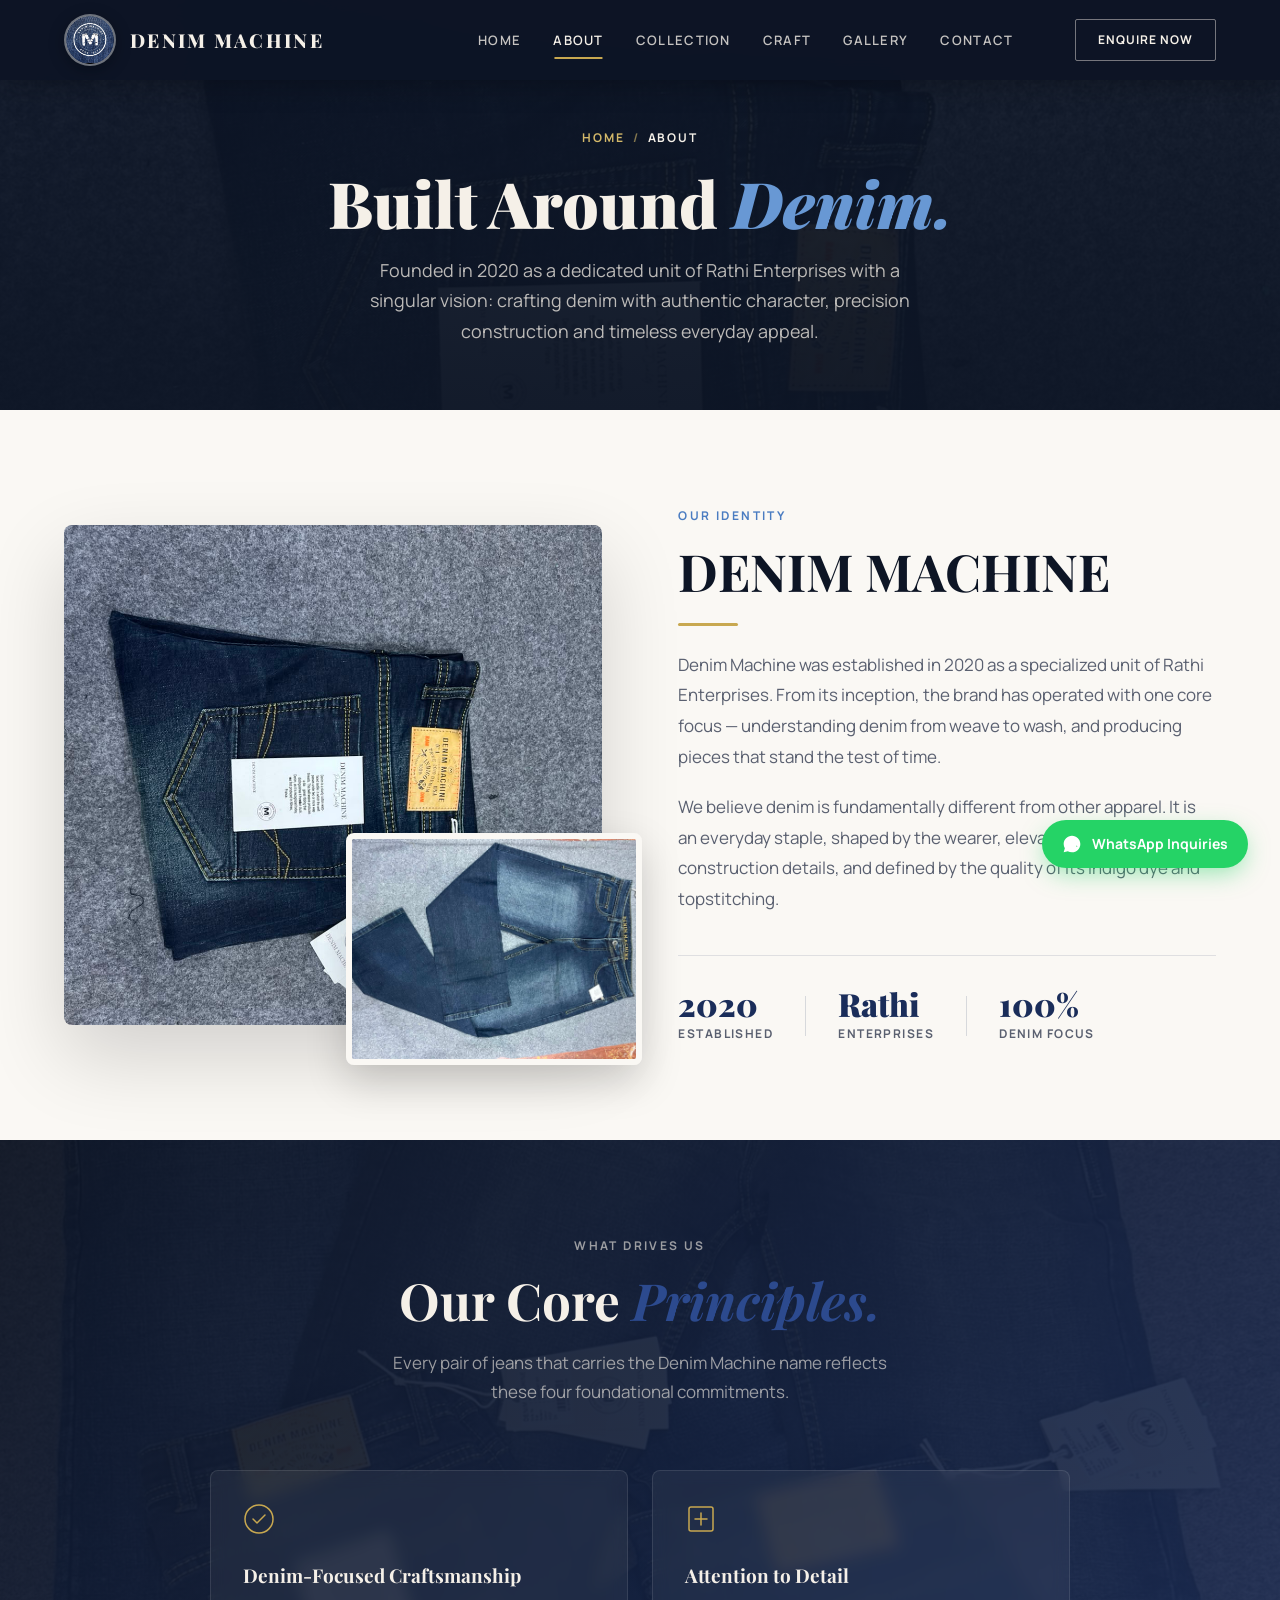
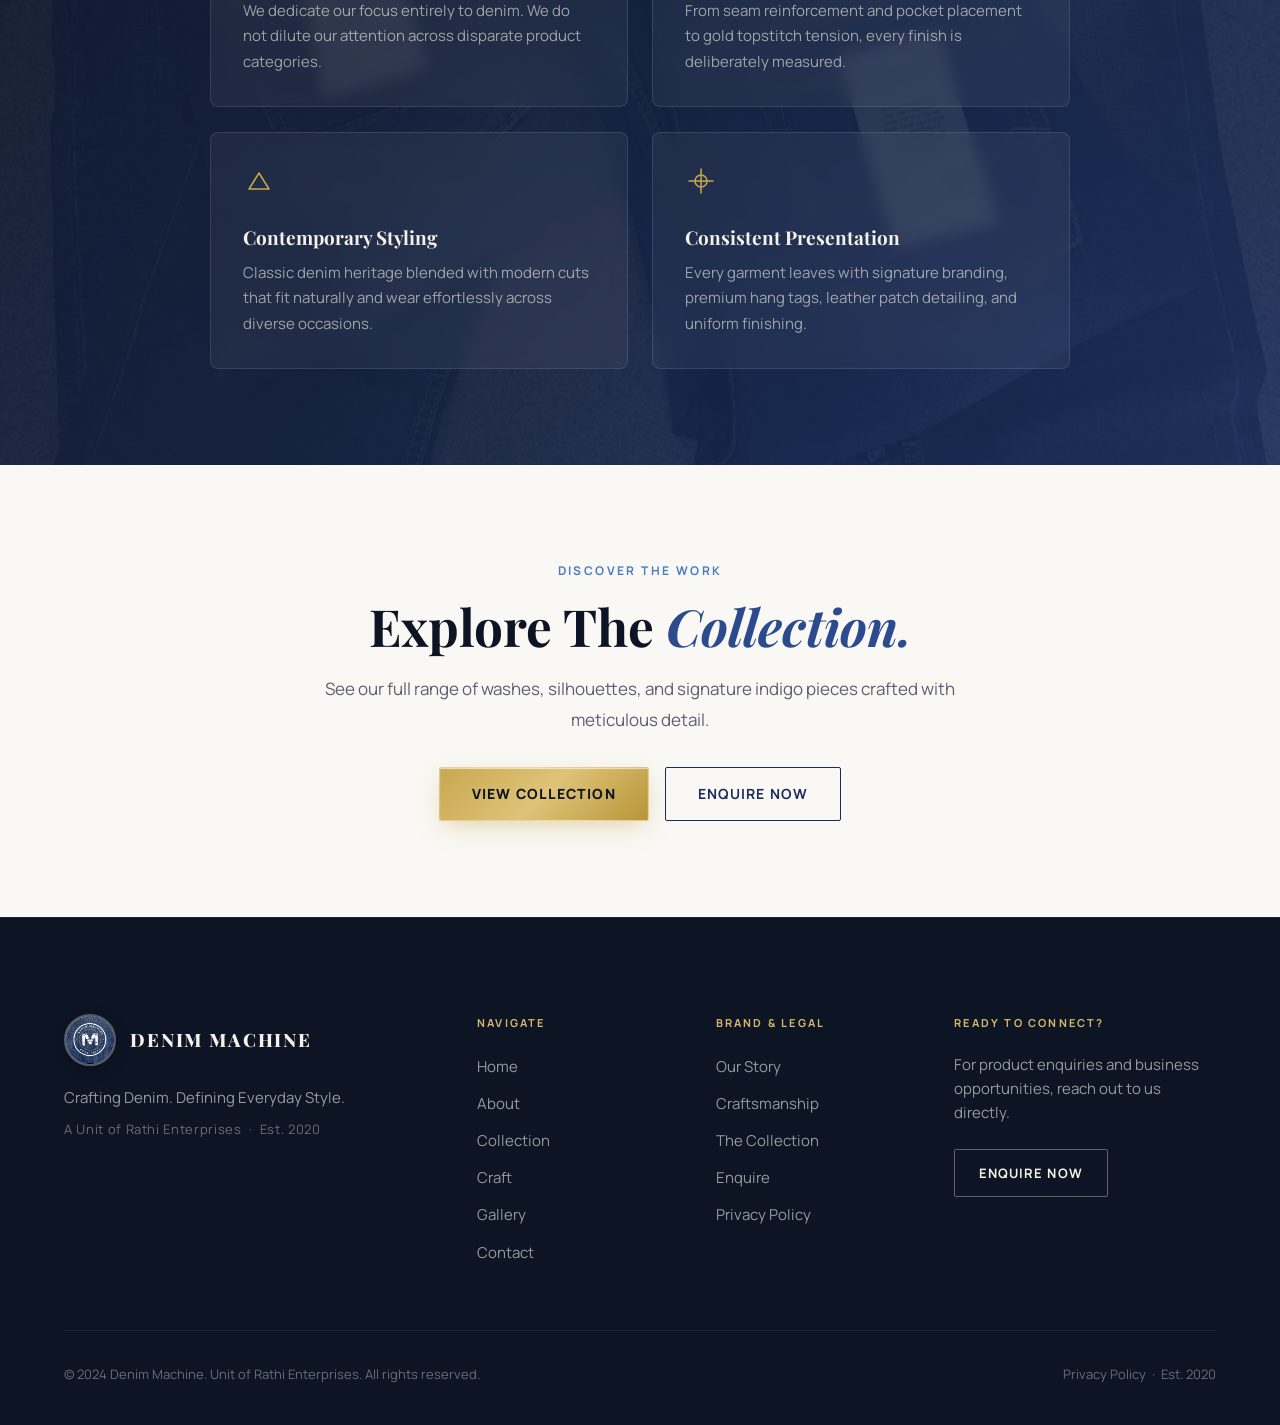
==== about.html @ f1906a6d "Remove top ticker marquee as requested" ====
<!DOCTYPE html>
<html lang="en">
<head>
  <meta charset="UTF-8" />
  <meta name="viewport" content="width=device-width, initial-scale=1.0" />
  <title>About Us — Denim Machine | Established 2020 · Unit of Rathi Enterprises</title>
  <meta name="description" content="Discover the story of Denim Machine, established in 2020 as a unit of Rathi Enterprises. Dedicated to the craft, character, and quality of genuine denim." />
  <meta name="keywords" content="About Denim Machine, Rathi Enterprises, denim story, denim craftsmanship, established 2020, premium jeans" />
  <link rel="canonical" href="https://denimmachine.in/about.html" />

  <!-- Open Graph -->
  <meta property="og:title" content="About Denim Machine — Crafting Denim, Defining Everyday Style" />
  <meta property="og:description" content="Established 2020. A unit of Rathi Enterprises dedicated exclusively to denim." />
  <meta property="og:type" content="website" />
  <meta property="og:url" content="https://denimmachine.in/about.html" />
  <meta property="og:image" content="images/img10.jpg" />

  <!-- Fonts -->
  <link rel="preconnect" href="https://fonts.googleapis.com" />
  <link rel="preconnect" href="https://fonts.gstatic.com" crossorigin />
  <link href="https://fonts.googleapis.com/css2?family=Playfair+Display:ital,wght@0,400;0,500;0,600;0,700;0,800;0,900;1,400;1,700&family=Manrope:wght@300;400;500;600;700;800&display=swap" rel="stylesheet" />

  <!-- Schema Markup -->
  <script type="application/ld+json">
  {
    "@context": "https://schema.org",
    "@type": "AboutPage",
    "name": "About Denim Machine",
    "description": "Information about Denim Machine, established in 2020 as a unit of Rathi Enterprises.",
    "publisher": {
      "@type": "Organization",
      "name": "Denim Machine",
      "foundingDate": "2020",
      "parentOrganization": {
        "@type": "Organization",
        "name": "Rathi Enterprises"
      }
    }
  }
  </script>

  <link rel="stylesheet" href="style.css" />
</head>
<body>

  <!-- Scroll Progress Indicator -->
  <div id="scroll-progress" aria-hidden="true"></div>

  <!-- ===================== HEADER ===================== -->
  <header class="site-header subpage-header" id="site-header" role="banner">
    <nav class="nav-inner" aria-label="Main navigation">
      <a href="index.html" class="nav-logo" aria-label="Denim Machine Home">
        <img src="images/logo.png" alt="Denim Machine Logo" class="logo-img" width="56" height="56" />
        <span class="logo-text">DENIM MACHINE</span>
      </a>

      <ul class="nav-links" role="list" id="nav-links">
        <li><a href="index.html" class="nav-link">Home</a></li>
        <li><a href="about.html" class="nav-link" aria-current="page">About</a></li>
        <li><a href="collection.html" class="nav-link">Collection</a></li>
        <li><a href="craft.html" class="nav-link">Craft</a></li>
        <li><a href="gallery.html" class="nav-link">Gallery</a></li>
        <li><a href="contact.html" class="nav-link">Contact</a></li>
      </ul>

      <a href="contact.html" class="btn btn-outline nav-cta" id="nav-cta-btn">Enquire Now</a>

      <button class="hamburger" id="hamburger" aria-label="Open navigation menu" aria-expanded="false" aria-controls="mobile-menu">
        <span class="ham-line"></span>
        <span class="ham-line"></span>
        <span class="ham-line"></span>
      </button>
    </nav>
  </header>

  <!-- Mobile Menu & Overlay (Root Level) -->
  <div class="mobile-menu" id="mobile-menu" role="dialog" aria-modal="true" aria-label="Mobile navigation">
    <button class="mobile-close" id="mobile-close" aria-label="Close navigation menu">&#10005;</button>
    <ul class="mobile-links" role="list">
      <li><a href="index.html" class="mobile-link">Home</a></li>
      <li><a href="about.html" class="mobile-link">About</a></li>
      <li><a href="collection.html" class="mobile-link">Collection</a></li>
      <li><a href="craft.html" class="mobile-link">Craft</a></li>
      <li><a href="gallery.html" class="mobile-link">Gallery</a></li>
      <li><a href="contact.html" class="mobile-link">Contact</a></li>
    </ul>
    <a href="contact.html" class="btn btn-primary mobile-cta">Enquire Now</a>
  </div>
  <div class="mobile-overlay" id="mobile-overlay"></div>

  <main>

    <!-- ===================== PAGE HERO ===================== -->
    <section class="page-hero" aria-label="About page header">
      <div class="page-hero-media">
        <img src="images/img10.jpg" alt="Denim Machine dark indigo jeans folded" class="page-hero-img" loading="eager" />
        <div class="page-hero-overlay"></div>
      </div>
      <div class="page-hero-content reveal-up">
        <nav class="breadcrumbs" aria-label="Breadcrumbs">
          <a href="index.html" style="color:inherit;">Home</a>
          <span class="breadcrumb-sep">/</span>
          <span class="breadcrumb-curr">About</span>
        </nav>
        <h1 class="page-hero-title">Built Around <em>Denim.</em></h1>
        <p class="page-hero-sub">Founded in 2020 as a dedicated unit of Rathi Enterprises with a singular vision: crafting denim with authentic character, precision construction and timeless everyday appeal.</p>
      </div>
    </section>

    <!-- ===================== BRAND STORY ===================== -->
    <section class="about-story section-pad" aria-label="Our brand story">
      <div class="container">
        <div class="about-grid">
          <div class="about-imagery reveal-left">
            <div class="about-img-stack">
              <div class="about-img-main">
                <img src="images/img10.jpg" alt="Denim Machine folded dark indigo jeans with signature branded patch" loading="lazy" />
              </div>
              <div class="about-img-secondary">
                <img src="images/img8.jpg" alt="Denim Machine dark blue denim close-up with pocket detail" loading="lazy" />
              </div>
            </div>
          </div>

          <div class="about-content reveal-right">
            <p class="section-eyebrow">Our Identity</p>
            <h2 class="section-title">DENIM MACHINE</h2>
            <div class="about-divider"></div>
            <p class="body-text">Denim Machine was established in 2020 as a specialized unit of Rathi Enterprises. From its inception, the brand has operated with one core focus — understanding denim from weave to wash, and producing pieces that stand the test of time.</p>
            <p class="body-text">We believe denim is fundamentally different from other apparel. It is an everyday staple, shaped by the wearer, elevated by subtle construction details, and defined by the quality of its indigo dye and topstitching.</p>
            <div class="about-facts">
              <div class="fact-item">
                <span class="fact-value">2020</span>
                <span class="fact-label">Established</span>
              </div>
              <div class="fact-divider" aria-hidden="true"></div>
              <div class="fact-item">
                <span class="fact-value">Rathi</span>
                <span class="fact-label">Enterprises</span>
              </div>
              <div class="fact-divider" aria-hidden="true"></div>
              <div class="fact-item">
                <span class="fact-value">100%</span>
                <span class="fact-label">Denim Focus</span>
              </div>
            </div>
          </div>
        </div>
      </div>
    </section>

    <!-- ===================== VALUES & PRINCIPLES ===================== -->
    <section class="why section-pad" aria-label="Brand principles">
      <div class="why-bg">
        <img src="images/img2.jpg" alt="" role="presentation" loading="lazy" />
        <div class="why-bg-overlay"></div>
      </div>
      <div class="container">
        <div class="why-content">
          <div class="section-header reveal-up" style="text-align:center; margin-bottom:4rem;">
            <p class="section-eyebrow" style="color:var(--cream-60)">What Drives Us</p>
            <h2 class="section-title" style="color:var(--cream)">Our Core <em>Principles.</em></h2>
            <p class="section-desc" style="color:var(--cream-60); margin: 0 auto;">Every pair of jeans that carries the Denim Machine name reflects these four foundational commitments.</p>
          </div>

          <div class="why-grid">
            <div class="why-card reveal-up" style="--delay:0.1s">
              <div class="why-icon" aria-hidden="true">
                <svg width="32" height="32" viewBox="0 0 32 32" fill="none"><circle cx="16" cy="16" r="14" stroke="currentColor" stroke-width="1.5"/><path d="M10 16l4 4 8-8" stroke="currentColor" stroke-width="1.5" stroke-linecap="round" stroke-linejoin="round"/></svg>
              </div>
              <h3 class="why-label">Denim-Focused Craftsmanship</h3>
              <p class="why-text">We dedicate our focus entirely to denim. We do not dilute our attention across disparate product categories.</p>
            </div>

            <div class="why-card reveal-up" style="--delay:0.2s">
              <div class="why-icon" aria-hidden="true">
                <svg width="32" height="32" viewBox="0 0 32 32" fill="none"><rect x="4" y="4" width="24" height="24" rx="2" stroke="currentColor" stroke-width="1.5"/><path d="M10 16h12M16 10v12" stroke="currentColor" stroke-width="1.5" stroke-linecap="round"/></svg>
              </div>
              <h3 class="why-label">Attention to Detail</h3>
              <p class="why-text">From seam reinforcement and pocket placement to gold topstitch tension, every finish is deliberately measured.</p>
            </div>

            <div class="why-card reveal-up" style="--delay:0.3s">
              <div class="why-icon" aria-hidden="true">
                <svg width="32" height="32" viewBox="0 0 32 32" fill="none"><path d="M6 24L16 8l10 16H6z" stroke="currentColor" stroke-width="1.5" stroke-linejoin="round"/></svg>
              </div>
              <h3 class="why-label">Contemporary Styling</h3>
              <p class="why-text">Classic denim heritage blended with modern cuts that fit naturally and wear effortlessly across diverse occasions.</p>
            </div>

            <div class="why-card reveal-up" style="--delay:0.4s">
              <div class="why-icon" aria-hidden="true">
                <svg width="32" height="32" viewBox="0 0 32 32" fill="none"><path d="M16 4v24M4 16h24" stroke="currentColor" stroke-width="1.5" stroke-linecap="round"/><circle cx="16" cy="16" r="6" stroke="currentColor" stroke-width="1.5"/></svg>
              </div>
              <h3 class="why-label">Consistent Presentation</h3>
              <p class="why-text">Every garment leaves with signature branding, premium hang tags, leather patch detailing, and uniform finishing.</p>
            </div>
          </div>
        </div>
      </div>
    </section>

    <!-- ===================== EXPLORE NEXT CTA ===================== -->
    <section class="section-pad" style="background: var(--offwhite); text-align: center;">
      <div class="container">
        <div class="reveal-up" style="max-width: 650px; margin: 0 auto;">
          <p class="section-eyebrow">Discover The Work</p>
          <h2 class="section-title">Explore The <em>Collection.</em></h2>
          <p class="body-text" style="margin-bottom: 2rem;">See our full range of washes, silhouettes, and signature indigo pieces crafted with meticulous detail.</p>
          <div style="display: flex; gap: 1rem; justify-content: center; flex-wrap: wrap;">
            <a href="collection.html" class="btn btn-primary">View Collection</a>
            <a href="contact.html" class="btn btn-outline">Enquire Now</a>
          </div>
        </div>
      </div>
    </section>

  </main>

  <!-- ===================== FOOTER ===================== -->
  <footer class="site-footer" role="contentinfo">
    <div class="container">
      <div class="footer-grid">
        <div class="footer-brand">
          <a href="index.html" class="footer-logo" aria-label="Denim Machine — back to home">
            <img src="images/logo.png" alt="Denim Machine Logo" width="60" height="60" loading="lazy" />
            <span class="footer-logo-text">DENIM MACHINE</span>
          </a>
          <p class="footer-tagline">Crafting Denim. Defining Everyday Style.</p>
          <p class="footer-unit">A Unit of Rathi Enterprises &nbsp;·&nbsp; Est. 2020</p>
        </div>

        <div class="footer-nav-group">
          <h3 class="footer-nav-title">Navigate</h3>
          <ul class="footer-nav" role="list">
            <li><a href="index.html" class="footer-link">Home</a></li>
            <li><a href="about.html" class="footer-link">About</a></li>
            <li><a href="collection.html" class="footer-link">Collection</a></li>
            <li><a href="craft.html" class="footer-link">Craft</a></li>
            <li><a href="gallery.html" class="footer-link">Gallery</a></li>
            <li><a href="contact.html" class="footer-link">Contact</a></li>
          </ul>
        </div>

        <div class="footer-nav-group">
          <h3 class="footer-nav-title">Brand & Legal</h3>
          <ul class="footer-nav" role="list">
            <li><a href="about.html" class="footer-link">Our Story</a></li>
            <li><a href="craft.html" class="footer-link">Craftsmanship</a></li>
            <li><a href="collection.html" class="footer-link">The Collection</a></li>
            <li><a href="contact.html" class="footer-link">Enquire</a></li>
            <li><a href="privacy.html" class="footer-link">Privacy Policy</a></li>
          </ul>
        </div>

        <div class="footer-enquire">
          <h3 class="footer-nav-title">Ready to Connect?</h3>
          <p class="footer-enquire-text">For product enquiries and business opportunities, reach out to us directly.</p>
          <a href="contact.html" class="btn btn-outline footer-cta-btn">Enquire Now</a>
        </div>
      </div>

      <div class="footer-bottom">
        <p class="footer-copy">&copy; 2024 Denim Machine. Unit of Rathi Enterprises. All rights reserved.</p>
        <p class="footer-copy footer-copy--right"><a href="privacy.html" class="footer-link" style="color:inherit; font-size:inherit;">Privacy Policy</a> &nbsp;·&nbsp; Est. 2020</p>
      </div>
    </div>
  </footer>

  <!-- Lightbox -->
  <div class="lightbox" id="lightbox" role="dialog" aria-modal="true" aria-label="Image viewer" hidden>
    <button class="lightbox-close" id="lightbox-close" aria-label="Close image viewer">&#10005;</button>
    <button class="lightbox-prev" id="lightbox-prev" aria-label="Previous image">&#8592;</button>
    <button class="lightbox-next" id="lightbox-next" aria-label="Next image">&#8594;</button>
    <div class="lightbox-inner">
      <img src="" alt="" class="lightbox-img" id="lightbox-img" />
    </div>
    <div class="lightbox-counter" id="lightbox-counter" aria-live="polite"></div>
  </div>

  <!-- Floating Action Buttons -->
  <div class="floating-actions" id="floating-actions">
    <a href="https://wa.me/919999999999?text=Hello%20Denim%20Machine%2C%20I%20would%20like%20to%20inquire%20about%20your%20premium%20denim%20collection." target="_blank" rel="noopener noreferrer" class="wa-float-btn" aria-label="Chat with us on WhatsApp">
      <svg viewBox="0 0 24 24" aria-hidden="true"><path d="M12.031 6.172c-3.181 0-5.767 2.586-5.768 5.766-.001 1.298.38 2.27 1.019 3.287l-.582 2.128 2.182-.573c.978.58 1.911.928 3.145.929 3.178 0 5.767-2.587 5.768-5.766 0-3.18-2.586-5.771-5.764-5.771zm3.392 8.244c-.144.405-.837.774-1.17.824-.312.045-.694.072-2.146-.53-1.637-.681-2.695-2.339-2.777-2.449-.082-.11-1.002-1.332-1.002-2.54 0-1.208.634-1.802.859-2.045.225-.243.491-.304.654-.304.164 0 .328.002.471.01.153.009.358-.058.558.423.206.494.703 1.716.764 1.84.062.123.103.267.02.43-.082.164-.123.267-.245.41-.123.143-.258.32-.369.43-.123.123-.251.256-.108.502.143.246.636 1.05 1.365 1.7 0.938.835 1.728 1.093 1.974 1.216.246.123.39.102.533-.062.144-.164.614-.716.777-.962.164-.246.328-.205.553-.123s1.433.676 1.679.799c.246.123.41.184.471.287.061.102.061.594-.083.999zM12 2C6.477 2 2 6.477 2 12c0 1.891.524 3.662 1.435 5.178L2 22l4.958-1.399C8.42 21.49 10.151 22 12 22c5.523 0 10-4.477 10-10S17.523 2 12 2z"/></svg>
      <span>WhatsApp Inquiries</span>
    </a>
  </div>

  <button class="back-to-top" id="back-to-top" aria-label="Back to top">
    <svg width="20" height="20" viewBox="0 0 20 20" fill="none"><path d="M10 16V4M4 10l6-6 6 6" stroke="currentColor" stroke-width="1.5" stroke-linecap="round" stroke-linejoin="round"/></svg>
  </button>

  <script src="main.js"></script>
</body>
</html>
---- style.css ----
/* =========================================================
   DENIM MACHINE — Premium Website Stylesheet
   Design System: Deep Indigo · Navy · Denim Blue · Cream
   Fonts: Playfair Display (headings) + Manrope (body)
   ========================================================= */

/* ---- Reset & Custom Properties ---- */
*, *::before, *::after { box-sizing: border-box; margin: 0; padding: 0; }

:root {
  /* Colour Tokens */
  --navy:         #0d1525;
  --navy-80:      rgba(13,21,37,0.8);
  --navy-95:      rgba(13,21,37,0.95);
  --indigo:       #1a2d5a;
  --indigo-light: #223672;
  --denim:        #2c4a8e;
  --denim-mid:    #3a5fa8;
  --denim-wash:   #4a7cc1;
  --denim-light:  #6898d4;
  --charcoal:     #2a2d35;
  --grey:         #5a6070;
  --grey-light:   #9aa0ae;
  --cream:        #f5f0e8;
  --cream-80:     rgba(245,240,232,0.8);
  --cream-60:     rgba(245,240,232,0.6);
  --cream-40:     rgba(245,240,232,0.4);
  --offwhite:     #faf8f4;
  --gold:         #c8a850;
  --gold-light:   #d4b96a;
  --white:        #ffffff;
  --white-10:     rgba(255,255,255,0.1);
  --white-20:     rgba(255,255,255,0.2);

  /* Typography */
  --font-heading: 'Playfair Display', Georgia, serif;
  --font-body:    'Manrope', system-ui, sans-serif;

  /* Spacing */
  --space-xs:   0.5rem;
  --space-sm:   1rem;
  --space-md:   1.5rem;
  --space-lg:   2.5rem;
  --space-xl:   4rem;
  --space-xxl:  6rem;
  --space-hero: 8rem;

  /* Layout */
  --max-w: 1280px;
  --container-px: clamp(1.25rem, 5vw, 4rem);

  /* Animation */
  --ease-out:     cubic-bezier(0.16, 1, 0.3, 1);
  --ease-in-out:  cubic-bezier(0.45, 0, 0.55, 1);
  --dur-fast:     0.25s;
  --dur-med:      0.45s;
  --dur-slow:     0.75s;

  /* Border radius */
  --radius-sm: 4px;
  --radius-md: 8px;
  --radius-lg: 16px;

  /* Header */
  --header-h: 80px;
}

/* ---- Base ---- */
html {
  scroll-behavior: smooth;
  font-size: 16px;
  -webkit-text-size-adjust: 100%;
}

body {
  font-family: var(--font-body);
  background: var(--offwhite);
  color: var(--charcoal);
  line-height: 1.7;
  overflow-x: hidden;
}

img {
  display: block;
  max-width: 100%;
  height: auto;
}

a { color: inherit; text-decoration: none; }
ul { list-style: none; }
button { cursor: pointer; border: none; background: none; font-family: inherit; }

/* ---- Utility: Focus States (Accessibility) ---- */
a:focus-visible, button:focus-visible, [tabindex="0"]:focus-visible {
  outline: 2px solid var(--gold);
  outline-offset: 3px;
  border-radius: var(--radius-sm);
}

/* ---- Skip Link ---- */
.skip-link {
  position: absolute;
  top: -100%;
  left: 1rem;
  background: var(--gold);
  color: var(--navy);
  padding: 0.5rem 1rem;
  border-radius: var(--radius-sm);
  font-weight: 700;
  z-index: 9999;
}
.skip-link:focus { top: 0.5rem; }

/* ========================================================= */
/* LAYOUT                                                    */
/* ========================================================= */
.container {
  max-width: var(--max-w);
  margin: 0 auto;
  padding: 0 var(--container-px);
}

.section-pad {
  padding: var(--space-xxl) 0;
}

/* ========================================================= */
/* BUTTONS                                                   */
/* ========================================================= */
.btn {
  display: inline-flex;
  align-items: center;
  gap: 0.5rem;
  font-family: var(--font-body);
  font-size: 0.875rem;
  font-weight: 700;
  letter-spacing: 0.08em;
  text-transform: uppercase;
  padding: 0.875rem 2rem;
  border-radius: 2px;
  transition: background var(--dur-fast) var(--ease-out),
              color var(--dur-fast) var(--ease-out),
              border-color var(--dur-fast) var(--ease-out),
              transform var(--dur-fast) var(--ease-out),
              box-shadow var(--dur-fast) var(--ease-out);
  position: relative;
  overflow: hidden;
  cursor: pointer;
  white-space: nowrap;
}

.btn::after {
  content: '';
  position: absolute;
  inset: 0;
  background: rgba(255,255,255,0.08);
  opacity: 0;
  transition: opacity var(--dur-fast);
}

.btn:hover::after { opacity: 1; }
.btn:active { transform: scale(0.98); }

.btn-primary {
  background: var(--indigo);
  color: var(--cream);
  border: 1.5px solid var(--indigo);
}
.btn-primary:hover {
  background: var(--denim);
  border-color: var(--denim);
  box-shadow: 0 8px 24px rgba(44,74,142,0.3);
  transform: translateY(-1px);
}

.btn-ghost {
  background: transparent;
  color: var(--cream);
  border: 1.5px solid rgba(245,240,232,0.5);
}
.btn-ghost:hover {
  border-color: var(--cream);
  background: rgba(245,240,232,0.08);
  transform: translateY(-1px);
}

.btn-outline {
  background: transparent;
  color: var(--indigo);
  border: 1.5px solid var(--indigo);
}
.btn-outline:hover {
  background: var(--indigo);
  color: var(--cream);
  transform: translateY(-1px);
}

/* ========================================================= */
/* SECTION TYPOGRAPHY                                        */
/* ========================================================= */
.section-eyebrow {
  font-family: var(--font-body);
  font-size: 0.75rem;
  font-weight: 700;
  letter-spacing: 0.2em;
  text-transform: uppercase;
  color: var(--denim-wash);
  margin-bottom: 1rem;
}

.section-title {
  font-family: var(--font-heading);
  font-size: clamp(2.25rem, 4vw, 3.75rem);
  font-weight: 700;
  line-height: 1.1;
  color: var(--navy);
  margin-bottom: 1.25rem;
}
.section-title em {
  font-style: italic;
  color: var(--denim);
}

.section-desc {
  font-size: 1.0625rem;
  color: var(--grey);
  max-width: 540px;
  line-height: 1.7;
}

.section-header {
  margin-bottom: 3.5rem;
}

.body-text {
  font-size: 1.0625rem;
  color: var(--grey);
  line-height: 1.8;
  margin-bottom: 1.25rem;
}

/* ========================================================= */
/* HEADER / NAVIGATION                                       */
/* ========================================================= */
.site-header {
  position: fixed;
  top: 0;
  left: 0;
  right: 0;
  z-index: 9000;
  height: var(--header-h);
  isolation: isolate;
  transition: background var(--dur-med) var(--ease-out),
              backdrop-filter var(--dur-med) var(--ease-out),
              box-shadow var(--dur-med) var(--ease-out);
  pointer-events: auto !important;
}

.site-header.scrolled {
  background: var(--navy-95);
  backdrop-filter: blur(12px);
  -webkit-backdrop-filter: blur(12px);
  box-shadow: 0 2px 40px rgba(0,0,0,0.35);
}

.nav-inner {
  max-width: var(--max-w);
  margin: 0 auto;
  padding: 0 var(--container-px);
  height: 100%;
  display: flex;
  align-items: center;
  gap: 2rem;
  position: relative;
  z-index: 9001;
  pointer-events: auto !important;
}

.nav-logo {
  display: flex;
  align-items: center;
  gap: 0.875rem;
  flex-shrink: 0;
  text-decoration: none;
  position: relative;
  z-index: 9002;
  cursor: pointer !important;
  pointer-events: auto !important;
}

.logo-img {
  width: 52px;
  height: 52px;
  border-radius: 50%;
  object-fit: cover;
  border: 2px solid rgba(255,255,255,0.4);
  box-shadow: 0 4px 16px rgba(0,0,0,0.3);
  transition: transform var(--dur-med) var(--ease-out), border-color var(--dur-med);
  background: var(--navy);
}
.nav-logo:hover .logo-img {
  transform: scale(1.06);
  border-color: var(--gold-light);
}

.logo-text {
  font-family: var(--font-heading);
  font-size: 1.2rem;
  font-weight: 800;
  letter-spacing: 0.12em;
  color: var(--cream);
  white-space: nowrap;
}

.nav-links {
  display: flex;
  align-items: center;
  gap: 0.25rem;
  margin-left: auto;
  position: relative;
  z-index: 9002;
  pointer-events: auto !important;
}

.nav-link {
  font-family: var(--font-body);
  font-size: 0.8125rem;
  font-weight: 600;
  letter-spacing: 0.1em;
  text-transform: uppercase;
  color: var(--cream-80);
  padding: 0.5rem 0.875rem;
  border-radius: var(--radius-sm);
  position: relative;
  z-index: 9003;
  transition: color var(--dur-fast);
  cursor: pointer !important;
  display: inline-block;
  pointer-events: auto !important;
}

.nav-link::after {
  content: '';
  position: absolute;
  bottom: 0;
  left: 50%;
  transform: translateX(-50%) scaleX(0);
  width: 60%;
  height: 2px;
  background: var(--gold);
  transition: transform var(--dur-fast) var(--ease-out);
  pointer-events: none;
}

.nav-link:hover,
.nav-link.active,
.nav-link[aria-current="page"] {
  color: var(--cream);
}

.nav-link:hover::after,
.nav-link.active::after,
.nav-link[aria-current="page"]::after {
  transform: translateX(-50%) scaleX(1);
}

.site-header.subpage-header {
  background: var(--navy-95);
  backdrop-filter: blur(12px);
  -webkit-backdrop-filter: blur(12px);
  box-shadow: 0 2px 30px rgba(0,0,0,0.3);
}

.nav-cta {
  margin-left: 1rem;
  font-size: 0.75rem;
  padding: 0.625rem 1.375rem;
  color: var(--cream);
  border-color: rgba(245,240,232,0.45);
  cursor: pointer !important;
  pointer-events: auto !important;
  position: relative;
  z-index: 9002;
}

.hamburger {
  display: none;
  flex-direction: column;
  justify-content: center;
  gap: 5px;
  width: 40px;
  height: 40px;
  margin-left: auto;
  padding: 8px;
  border-radius: var(--radius-sm);
  transition: background var(--dur-fast);
  cursor: pointer;
  pointer-events: auto;
  position: relative;
  z-index: 9002;
}
.hamburger:hover { background: var(--white-10); }

.ham-line {
  display: block;
  width: 100%;
  height: 1.5px;
  background: var(--cream);
  border-radius: 2px;
  transition: transform var(--dur-med) var(--ease-out),
              opacity var(--dur-fast);
}

/* Hamburger open state */
.hamburger.open .ham-line:nth-child(1) { transform: translateY(6.5px) rotate(45deg); }
.hamburger.open .ham-line:nth-child(2) { opacity: 0; transform: scaleX(0); }
.hamburger.open .ham-line:nth-child(3) { transform: translateY(-6.5px) rotate(-45deg); }

/* ---- Desktop (769px+): show nav links, hide mobile elements ---- */
@media (min-width: 769px) {
  .mobile-menu    { display: none !important; pointer-events: none !important; visibility: hidden !important; }
  .mobile-overlay { display: none !important; pointer-events: none !important; visibility: hidden !important; }
  .hamburger      { display: none !important; pointer-events: none !important; }
  .nav-links      { display: flex !important; pointer-events: auto !important; visibility: visible !important; }
  .nav-cta        { display: inline-flex !important; pointer-events: auto !important; }
}

/* ---- Mobile Menu Panel ---- */
.mobile-menu {
  position: fixed;
  top: 0;
  right: 0;
  bottom: 0;
  width: min(380px, 90vw);
  background: var(--navy);
  z-index: 9500;
  display: flex;
  flex-direction: column;
  padding: 2rem;
  transform: translateX(100%);
  transition: transform var(--dur-slow) var(--ease-out);
  border-left: 1px solid rgba(255,255,255,0.08);
  pointer-events: none;
  visibility: hidden;
}

.mobile-menu.open {
  transform: translateX(0);
  pointer-events: auto;
  visibility: visible;
}

.mobile-close {
  align-self: flex-end;
  color: var(--cream-80);
  font-size: 1.25rem;
  padding: 0.5rem;
  margin-bottom: 2rem;
  transition: color var(--dur-fast), transform var(--dur-fast);
  border-radius: var(--radius-sm);
  cursor: pointer;
}
.mobile-close:hover { color: var(--cream); transform: rotate(90deg); }

.mobile-links {
  display: flex;
  flex-direction: column;
  gap: 0.25rem;
  flex: 1;
}

.mobile-link {
  font-family: var(--font-heading);
  font-size: clamp(1.5rem, 4vw, 2rem);
  font-weight: 700;
  color: var(--cream-80);
  padding: 0.625rem 0;
  border-bottom: 1px solid rgba(255,255,255,0.06);
  transition: color var(--dur-fast), padding-left var(--dur-fast);
  display: block;
  cursor: pointer;
}
.mobile-link:hover { color: var(--cream); padding-left: 0.75rem; }

.mobile-cta {
  margin-top: 2rem;
  width: 100%;
  justify-content: center;
  cursor: pointer;
}

/* Mobile overlay — behind menu, never on desktop */
.mobile-overlay {
  position: fixed;
  inset: 0;
  background: rgba(0,0,0,0.6);
  z-index: 9400;
  opacity: 0;
  pointer-events: none !important;
  visibility: hidden;
  display: none;
  transition: opacity var(--dur-med);
}
.mobile-overlay.active {
  opacity: 1;
  pointer-events: auto !important;
  visibility: visible;
  display: block;
}

/* ========================================================= */
/* HERO — FIXED, CLEAN, PROFESSIONAL                         */
/* ========================================================= */
.hero {
  position: relative;
  min-height: 100svh;
  display: flex;
  flex-direction: column;
  justify-content: center;
  align-items: center;
  overflow: hidden;
  padding: calc(var(--header-h) + 1.5rem) var(--container-px) 4.5rem;
  box-sizing: border-box;
}

.hero-media {
  position: absolute;
  inset: 0;
  z-index: 0;
  pointer-events: none !important;
}

.hero-img {
  width: 100%;
  height: 100%;
  object-fit: cover;
  object-position: center 30%;
  transform: scale(1.07);
  animation: heroZoom 14s var(--ease-out) forwards;
}

@keyframes heroZoom {
  from { transform: scale(1.07); }
  to   { transform: scale(1.0); }
}

/* Bold, layered dark gradient — heavy at bottom, dark at top for nav readability */
.hero-overlay {
  position: absolute;
  inset: 0;
  background:
    linear-gradient(to bottom,
      rgba(13,21,37,0.72) 0%,
      rgba(13,21,37,0.45) 30%,
      rgba(13,21,37,0.65) 65%,
      rgba(13,21,37,0.95) 100%
    );
  pointer-events: none !important;
}

/* Subtle grain texture for premium feel — pointer-events disabled so it never blocks clicks */
.hero-grain {
  position: absolute;
  inset: 0;
  opacity: 0.03;
  background-image: url("data:image/svg+xml,%3Csvg xmlns='http://www.w3.org/2000/svg' width='300' height='300'%3E%3Cfilter id='n'%3E%3CfeTurbulence type='fractalNoise' baseFrequency='0.75' numOctaves='4' stitchTiles='stitch'/%3E%3C/filter%3E%3Crect width='300' height='300' filter='url(%23n)' opacity='1'/%3E%3C/svg%3E");
  pointer-events: none;
}

/* Content block — centered, max-width, all content fits */
.hero-content {
  position: relative;
  z-index: 2;
  text-align: center;
  padding: 0;
  width: 100%;
  max-width: 820px;
  display: flex;
  flex-direction: column;
  align-items: center;
  margin: auto 0;
}

/* Pill badge */
.hero-badge {
  display: inline-flex;
  align-items: center;
  gap: 0.5rem;
  background: rgba(200,168,80,0.16);
  border: 1px solid rgba(200,168,80,0.45);
  border-radius: 999px;
  padding: 0.35rem 1.1rem;
  font-size: 0.6875rem;
  font-weight: 700;
  letter-spacing: 0.18em;
  text-transform: uppercase;
  color: var(--gold-light);
  margin-bottom: 1.1rem;
  animation: fadeSlideUp 0.6s 0.25s var(--ease-out) both;
  backdrop-filter: blur(8px);
  -webkit-backdrop-filter: blur(8px);
}

.hero-badge-dot {
  width: 6px;
  height: 6px;
  border-radius: 50%;
  background: var(--gold);
  animation: pulseDot 2.2s ease-in-out infinite;
  flex-shrink: 0;
}

@keyframes pulseDot {
  0%, 100% { opacity: 1; transform: scale(1); }
  50%       { opacity: 0.4; transform: scale(0.6); }
}

/* Main headline */
.hero-headline {
  font-family: var(--font-heading);
  font-size: clamp(2.2rem, 4.8vw, 4.25rem);
  font-weight: 900;
  line-height: 1.12;
  color: var(--cream);
  margin-bottom: 1rem;
  letter-spacing: -0.02em;
  animation: fadeSlideUp 0.75s 0.4s var(--ease-out) both;
}

.hero-headline em {
  font-style: italic;
  color: var(--denim-light);
  display: inline-block;
}

/* Subtitle / brand description */
.hero-sub {
  font-size: clamp(0.875rem, 1.35vw, 1.025rem);
  color: rgba(245,240,232,0.78);
  max-width: 540px;
  line-height: 1.7;
  margin-bottom: 1.75rem;
  animation: fadeSlideUp 0.75s 0.6s var(--ease-out) both;
}

/* CTA button row — clean spacing with generous bottom gap */
.hero-actions {
  display: flex;
  gap: 1rem;
  flex-wrap: wrap;
  justify-content: center;
  align-items: center;
  animation: fadeSlideUp 0.75s 0.75s var(--ease-out) both;
  margin-bottom: 2rem;
}

/* Glass button */
.btn-glass {
  background: rgba(255,255,255,0.1);
  color: var(--cream);
  border: 1.5px solid rgba(255,255,255,0.35);
  backdrop-filter: blur(10px);
  -webkit-backdrop-filter: blur(10px);
}
.btn-glass:hover {
  background: rgba(255,255,255,0.2);
  border-color: rgba(255,255,255,0.55);
  transform: translateY(-2px);
}

/* Stats strip */
.hero-stats {
  display: flex;
  align-items: center;
  gap: 1.75rem;
  padding-top: 1.25rem;
  border-top: 1px solid rgba(255,255,255,0.14);
  animation: fadeSlideUp 0.75s 0.9s var(--ease-out) both;
}

.hero-stat {
  display: flex;
  flex-direction: column;
  align-items: center;
  gap: 0.15rem;
}

.hero-stat-val {
  font-family: var(--font-heading);
  font-size: 1.25rem;
  font-weight: 800;
  color: var(--cream);
  line-height: 1;
}

.hero-stat-label {
  font-size: 0.625rem;
  font-weight: 700;
  letter-spacing: 0.16em;
  text-transform: uppercase;
  color: rgba(245,240,232,0.5);
}

.hero-stat-div {
  width: 1px;
  height: 28px;
  background: rgba(255,255,255,0.16);
  flex-shrink: 0;
}

/* Scroll indicator — placed safely on the bottom-right so it NEVER overlaps centered content */
.hero-scroll-indicator {
  position: absolute;
  bottom: 1.5rem;
  right: 2.5rem;
  left: auto;
  transform: none;
  display: flex;
  flex-direction: column;
  align-items: center;
  gap: 0.4rem;
  z-index: 2;
  animation: fadeIn 1s 1.6s both;
  pointer-events: none;
}

.scroll-line {
  width: 1px;
  height: 38px;
  background: linear-gradient(to bottom, transparent, rgba(245,240,232,0.5));
  animation: scrollPulse 2.5s 2s ease-in-out infinite;
}

.scroll-label {
  font-size: 0.58rem;
  letter-spacing: 0.22em;
  text-transform: uppercase;
  color: rgba(245,240,232,0.45);
  font-weight: 700;
}

@keyframes scrollPulse {
  0%, 100% { opacity: 0.5; transform: scaleY(1); }
  50%       { opacity: 1;   transform: scaleY(1.25); }
}




/* ========================================================= */
/* BRAND INTRO                                               */
/* ========================================================= */
.brand-intro { background: var(--offwhite); }

.brand-intro-grid {
  display: grid;
  grid-template-columns: 1fr 1fr;
  gap: clamp(2.5rem, 5vw, 5rem);
  align-items: center;
}

.brand-img-wrap {
  position: relative;
  border-radius: var(--radius-md);
  overflow: hidden;
}

.brand-img-wrap img {
  width: 100%;
  height: 560px;
  object-fit: cover;
  border-radius: var(--radius-md);
  transition: transform var(--dur-slow) var(--ease-out);
}
.brand-img-wrap:hover img { transform: scale(1.03); }

.brand-img-accent {
  position: absolute;
  top: -1.5rem;
  left: -1.5rem;
  width: 80px;
  height: 80px;
  border: 2px solid var(--gold);
  border-radius: var(--radius-sm);
  z-index: -1;
}

.brand-pills {
  display: flex;
  flex-wrap: wrap;
  gap: 0.625rem;
  margin-top: 2rem;
}

.pill {
  font-size: 0.75rem;
  font-weight: 700;
  letter-spacing: 0.1em;
  text-transform: uppercase;
  padding: 0.375rem 1rem;
  border: 1.5px solid var(--indigo);
  color: var(--indigo);
  border-radius: 999px;
  background: transparent;
  transition: background var(--dur-fast), color var(--dur-fast);
}
.pill:hover { background: var(--indigo); color: var(--cream); }

/* ========================================================= */
/* COLLECTION                                                */
/* ========================================================= */
.collection { background: var(--navy); }
.collection .section-eyebrow { color: var(--gold-light); }
.collection .section-title   { color: var(--cream); }
.collection .section-desc    { color: var(--cream-60); }

.collection-grid {
  display: grid;
  grid-template-columns: repeat(3, 1fr);
  grid-template-rows: auto auto;
  gap: 1.25rem;
}

/* Make item at index 2 (third) span 2 rows */
.collection-item:nth-child(3) {
  grid-row: span 2;
}

.collection-item {
  position: relative;
  cursor: pointer;
  border-radius: var(--radius-md);
  overflow: hidden;
  opacity: 0;
  transform: translateY(30px);
  transition: opacity var(--dur-slow) calc(var(--delay, 0s)) var(--ease-out),
              transform var(--dur-slow) calc(var(--delay, 0s)) var(--ease-out);
}
.collection-item.visible {
  opacity: 1;
  transform: translateY(0);
}

.collection-img-wrap {
  position: relative;
  overflow: hidden;
  height: 100%;
}

.collection-img-wrap img {
  width: 100%;
  height: 320px;
  object-fit: cover;
  transition: transform 0.7s var(--ease-out);
}
.collection-item--tall .collection-img-wrap img {
  height: 100%;
  min-height: 660px;
}

.collection-item:hover .collection-img-wrap img {
  transform: scale(1.06);
}

.collection-overlay {
  position: absolute;
  inset: 0;
  background: linear-gradient(to top, rgba(13,21,37,0.75) 0%, transparent 60%);
  opacity: 0;
  transition: opacity var(--dur-med) var(--ease-out);
  display: flex;
  align-items: flex-start;
  justify-content: flex-end;
  padding: 1rem;
}
.collection-item:hover .collection-overlay,
.collection-item:focus .collection-overlay { opacity: 1; }

.collection-zoom {
  font-size: 1.5rem;
  color: var(--cream);
  background: rgba(255,255,255,0.15);
  backdrop-filter: blur(8px);
  width: 44px;
  height: 44px;
  display: flex;
  align-items: center;
  justify-content: center;
  border-radius: 50%;
  border: 1px solid rgba(255,255,255,0.3);
}

.collection-info {
  padding: 1.125rem 1.25rem;
  background: var(--charcoal);
}

.collection-name {
  font-family: var(--font-heading);
  font-size: 1.125rem;
  font-weight: 700;
  color: var(--cream);
  margin-bottom: 0.25rem;
}

.collection-detail {
  font-size: 0.8125rem;
  color: var(--grey-light);
  letter-spacing: 0.03em;
}

/* ========================================================= */
/* CRAFT / DETAILS                                           */
/* ========================================================= */
.craft {
  background: var(--offwhite);
  position: relative;
  overflow: hidden;
}

.craft-bg-text {
  position: absolute;
  top: 50%;
  left: 50%;
  transform: translate(-50%, -50%);
  font-family: var(--font-heading);
  font-size: clamp(8rem, 20vw, 18rem);
  font-weight: 900;
  color: rgba(26,45,90,0.04);
  white-space: nowrap;
  pointer-events: none;
  user-select: none;
  letter-spacing: 0.05em;
}

.craft-editorial {
  display: flex;
  flex-direction: column;
  gap: 4rem;
  margin-top: 1rem;
}

.craft-row {
  display: grid;
  grid-template-columns: 1fr 1fr;
  gap: clamp(2rem, 5vw, 5rem);
  align-items: center;
}

.craft-row--right { }

.craft-img-block {
  border-radius: var(--radius-md);
  overflow: hidden;
  box-shadow: 0 24px 60px rgba(0,0,0,0.12);
}

.craft-img-block img {
  width: 100%;
  height: 380px;
  object-fit: cover;
  transition: transform 0.8s var(--ease-out);
}
.craft-img-block:hover img { transform: scale(1.04); }

.craft-text-block {
  padding: 1rem 0;
}

.craft-number {
  display: block;
  font-family: var(--font-heading);
  font-size: 5rem;
  font-weight: 900;
  color: rgba(44,74,142,0.1);
  line-height: 1;
  margin-bottom: 0.5rem;
  user-select: none;
}

.craft-label {
  font-family: var(--font-heading);
  font-size: clamp(1.5rem, 3vw, 2.25rem);
  font-weight: 700;
  color: var(--navy);
  margin-bottom: 1rem;
  letter-spacing: 0.03em;
}

.craft-desc {
  font-size: 1.0625rem;
  color: var(--grey);
  line-height: 1.8;
  max-width: 420px;
}

/* ========================================================= */
/* JOURNEY / FROM FABRIC TO FINISH                           */
/* ========================================================= */
.journey {
  background: var(--indigo);
}
.journey .section-eyebrow { color: var(--gold-light); }
.journey .section-title   { color: var(--cream); }
.journey .section-title em { color: var(--denim-light); }

.journey-flow {
  display: flex;
  flex-direction: column;
  align-items: center;
  gap: 0;
  max-width: 860px;
  margin: 0 auto;
}

.journey-step {
  display: grid;
  grid-template-columns: 280px 1fr;
  gap: 2.5rem;
  align-items: center;
  padding: 2.5rem 0;
  border-bottom: 1px solid rgba(255,255,255,0.08);
  width: 100%;
  opacity: 0;
  transform: translateY(24px);
  transition: opacity var(--dur-slow) calc(var(--delay, 0s)) var(--ease-out),
              transform var(--dur-slow) calc(var(--delay, 0s)) var(--ease-out);
}
.journey-step.visible { opacity: 1; transform: translateY(0); }
.journey-step--final { border-bottom: none; }

.journey-img {
  border-radius: var(--radius-md);
  overflow: hidden;
  flex-shrink: 0;
}

.journey-img img {
  width: 100%;
  height: 200px;
  object-fit: cover;
  transition: transform 0.7s var(--ease-out);
}
.journey-step:hover .journey-img img { transform: scale(1.05); }

.journey-step-info {
  display: flex;
  flex-direction: column;
}

.journey-num {
  font-family: var(--font-heading);
  font-size: 3.5rem;
  font-weight: 900;
  color: rgba(255,255,255,0.08);
  line-height: 1;
  margin-bottom: 0.25rem;
  user-select: none;
}
.journey-num--final { color: rgba(200,168,80,0.2); }

.journey-label {
  font-family: var(--font-heading);
  font-size: 1.625rem;
  font-weight: 700;
  color: var(--cream);
  margin-bottom: 0.75rem;
  letter-spacing: 0.05em;
  text-transform: uppercase;
}

.journey-desc {
  font-size: 1rem;
  color: var(--cream-60);
  line-height: 1.7;
}

.journey-arrow {
  font-size: 1.5rem;
  color: var(--gold);
  padding: 0.5rem 0;
  opacity: 0.5;
}

/* ========================================================= */
/* WHY DENIM MACHINE                                         */
/* ========================================================= */
.why {
  position: relative;
  overflow: hidden;
}

.why-bg {
  position: absolute;
  inset: 0;
  z-index: 0;
}
.why-bg img {
  width: 100%;
  height: 100%;
  object-fit: cover;
  object-position: center;
}
.why-bg-overlay {
  position: absolute;
  inset: 0;
  background: linear-gradient(135deg, rgba(13,21,37,0.94) 0%, rgba(26,45,90,0.9) 100%);
}

.why-content {
  position: relative;
  z-index: 1;
}

.why-grid {
  display: grid;
  grid-template-columns: repeat(2, 1fr);
  gap: 1.5rem;
  max-width: 860px;
  margin: 0 auto;
}

.why-card {
  background: rgba(255,255,255,0.05);
  border: 1px solid rgba(255,255,255,0.1);
  border-radius: var(--radius-md);
  padding: 2rem;
  backdrop-filter: blur(8px);
  -webkit-backdrop-filter: blur(8px);
  transition: background var(--dur-med) var(--ease-out),
              border-color var(--dur-med) var(--ease-out),
              transform var(--dur-med) var(--ease-out);
  opacity: 0;
  transform: translateY(20px);
  transition: opacity var(--dur-slow) calc(var(--delay, 0s)) var(--ease-out),
              transform var(--dur-slow) calc(var(--delay, 0s)) var(--ease-out);
}
.why-card.visible {
  opacity: 1;
  transform: translateY(0);
}
.why-card:hover {
  background: rgba(255,255,255,0.1);
  border-color: rgba(200,168,80,0.35);
  transform: translateY(-3px) !important;
}

.why-icon {
  color: var(--gold);
  margin-bottom: 1.25rem;
}

.why-label {
  font-family: var(--font-heading);
  font-size: 1.1875rem;
  font-weight: 700;
  color: var(--cream);
  margin-bottom: 0.625rem;
  line-height: 1.3;
}

.why-text {
  font-size: 0.9375rem;
  color: var(--cream-60);
  line-height: 1.7;
}

/* ========================================================= */
/* ABOUT                                                     */
/* ========================================================= */
.about { background: var(--offwhite); }

.about-grid {
  display: grid;
  grid-template-columns: 1fr 1fr;
  gap: clamp(3rem, 6vw, 7rem);
  align-items: center;
}

.about-img-stack {
  position: relative;
}

.about-img-main {
  border-radius: var(--radius-md);
  overflow: hidden;
  box-shadow: 0 32px 80px rgba(0,0,0,0.16);
}
.about-img-main img {
  width: 100%;
  height: 500px;
  object-fit: cover;
  transition: transform 0.8s var(--ease-out);
}
.about-img-main:hover img { transform: scale(1.03); }

.about-img-secondary {
  position: absolute;
  bottom: -2.5rem;
  right: -2.5rem;
  width: 55%;
  border-radius: var(--radius-md);
  overflow: hidden;
  border: 6px solid var(--offwhite);
  box-shadow: 0 16px 40px rgba(0,0,0,0.18);
  transition: transform 0.6s var(--ease-out);
}
.about-img-secondary img {
  width: 100%;
  height: 220px;
  object-fit: cover;
}
.about-img-secondary:hover { transform: scale(1.02); }

.about-title {
  font-size: clamp(3rem, 6vw, 5rem);
  font-weight: 900;
  letter-spacing: 0.05em;
  color: var(--navy);
  margin-bottom: 0.5rem;
}

.about-divider {
  width: 60px;
  height: 3px;
  background: var(--gold);
  margin: 1.5rem 0;
  border-radius: 2px;
}

.about-facts {
  display: flex;
  gap: 2rem;
  margin-top: 2.5rem;
  padding-top: 2rem;
  border-top: 1px solid rgba(26,45,90,0.12);
  align-items: center;
  flex-wrap: wrap;
}

.fact-item {
  display: flex;
  flex-direction: column;
}
.fact-value {
  font-family: var(--font-heading);
  font-size: 2rem;
  font-weight: 900;
  color: var(--indigo);
  line-height: 1;
}
.fact-label {
  font-size: 0.75rem;
  font-weight: 700;
  letter-spacing: 0.12em;
  text-transform: uppercase;
  color: var(--grey);
  margin-top: 0.25rem;
}
.fact-divider {
  width: 1px;
  height: 40px;
  background: rgba(26,45,90,0.15);
}

/* ========================================================= */
/* GALLERY                                                   */
/* ========================================================= */
.gallery { background: var(--charcoal); }
.gallery .section-eyebrow { color: var(--gold-light); }
.gallery .section-title   { color: var(--cream); }
.gallery .section-title em { color: var(--denim-light); }

.gallery-masonry {
  display: grid;
  grid-template-columns: repeat(4, 1fr);
  grid-auto-rows: 220px;
  gap: 0.875rem;
}

.gallery-item {
  position: relative;
  border-radius: var(--radius-sm);
  overflow: hidden;
  cursor: pointer;
  opacity: 0;
  transform: translateY(20px);
  transition: opacity 0.6s calc(var(--delay, 0s)) var(--ease-out),
              transform 0.6s calc(var(--delay, 0s)) var(--ease-out);
}
.gallery-item.visible { opacity: 1; transform: translateY(0); }
.gallery-item--tall { grid-row: span 2; }
.gallery-item--wide { grid-column: span 2; }

.gallery-item img {
  width: 100%;
  height: 100%;
  object-fit: cover;
  transition: transform 0.7s var(--ease-out);
}
.gallery-item:hover img  { transform: scale(1.07); }
.gallery-item:focus img  { transform: scale(1.07); }

.gallery-hover {
  position: absolute;
  inset: 0;
  background: rgba(13,21,37,0.55);
  display: flex;
  align-items: center;
  justify-content: center;
  font-size: 1.75rem;
  color: var(--cream);
  opacity: 0;
  transition: opacity var(--dur-med) var(--ease-out);
}
.gallery-item:hover .gallery-hover,
.gallery-item:focus .gallery-hover { opacity: 1; }

/* ========================================================= */
/* CONTACT                                                   */
/* ========================================================= */
.contact { background: var(--offwhite); }

.contact-grid {
  display: grid;
  grid-template-columns: 1fr 1.25fr;
  gap: clamp(3rem, 6vw, 7rem);
  align-items: start;
}

.contact-title {
  margin-bottom: 1rem;
}

.contact-desc {
  margin-bottom: 2.5rem;
}

.contact-img-block {
  border-radius: var(--radius-md);
  overflow: hidden;
  margin-top: 2.5rem;
  display: none; /* shown via CSS below */
}
.contact-img-block img {
  width: 100%;
  height: 260px;
  object-fit: cover;
  border-radius: var(--radius-md);
}

/* ---- Form ---- */
.contact-form {
  display: grid;
  grid-template-columns: 1fr 1fr;
  gap: 1.25rem;
}

.form-group {
  display: flex;
  flex-direction: column;
  gap: 0.5rem;
}
.form-group--full { grid-column: 1 / -1; }

.form-label {
  font-size: 0.8125rem;
  font-weight: 700;
  letter-spacing: 0.08em;
  text-transform: uppercase;
  color: var(--charcoal);
}
.form-label span { color: var(--denim); }

.form-input {
  font-family: var(--font-body);
  font-size: 1rem;
  color: var(--charcoal);
  background: var(--white);
  border: 1.5px solid rgba(26,45,90,0.15);
  border-radius: var(--radius-sm);
  padding: 0.875rem 1rem;
  outline: none;
  transition: border-color var(--dur-fast), box-shadow var(--dur-fast);
}
.form-input:focus {
  border-color: var(--denim);
  box-shadow: 0 0 0 3px rgba(44,74,142,0.12);
}
.form-input::placeholder { color: var(--grey-light); }

.form-textarea {
  resize: vertical;
  min-height: 140px;
}

.form-submit {
  grid-column: 1 / -1;
  justify-content: center;
  font-size: 0.875rem;
  padding: 1rem 2.5rem;
  border-radius: var(--radius-sm);
  width: 100%;
}

.form-success {
  grid-column: 1 / -1;
  display: flex;
  align-items: center;
  gap: 0.75rem;
  color: var(--denim);
  font-weight: 600;
  font-size: 0.9375rem;
  background: rgba(44,74,142,0.08);
  padding: 1rem 1.25rem;
  border-radius: var(--radius-sm);
  border: 1px solid rgba(44,74,142,0.2);
}

/* ========================================================= */
/* FOOTER                                                    */
/* ========================================================= */
.site-footer {
  background: var(--navy);
  padding: var(--space-xxl) 0 var(--space-lg);
  border-top: 1px solid rgba(255,255,255,0.06);
}

.footer-grid {
  display: grid;
  grid-template-columns: 2fr 1fr 1fr 1.5fr;
  gap: clamp(2rem, 5vw, 4rem);
  padding-bottom: var(--space-xl);
  border-bottom: 1px solid rgba(255,255,255,0.06);
  margin-bottom: 2rem;
}

.footer-logo {
  display: flex;
  align-items: center;
  gap: 0.875rem;
  margin-bottom: 1.25rem;
}
.footer-logo img {
  width: 52px;
  height: 52px;
  border-radius: 50%;
  object-fit: cover;
  border: 2px solid rgba(255,255,255,0.3);
  box-shadow: 0 4px 14px rgba(0,0,0,0.3);
}
.footer-logo-text {
  font-family: var(--font-heading);
  font-size: 1.15rem;
  font-weight: 800;
  letter-spacing: 0.1em;
  color: var(--cream);
}

.footer-tagline {
  font-size: 0.9375rem;
  color: var(--cream-60);
  line-height: 1.6;
  margin-bottom: 0.5rem;
}
.footer-unit {
  font-size: 0.8125rem;
  color: var(--cream-40);
  letter-spacing: 0.05em;
}

.footer-nav-title {
  font-size: 0.6875rem;
  font-weight: 700;
  letter-spacing: 0.2em;
  text-transform: uppercase;
  color: var(--gold-light);
  margin-bottom: 1.25rem;
}

.footer-nav {
  display: flex;
  flex-direction: column;
  gap: 0.625rem;
}

.footer-link {
  font-size: 0.9375rem;
  color: var(--cream-60);
  transition: color var(--dur-fast), padding-left var(--dur-fast);
  display: inline-block;
}
.footer-link:hover { color: var(--cream); padding-left: 0.25rem; }

.footer-enquire-text {
  font-size: 0.9375rem;
  color: var(--cream-60);
  line-height: 1.6;
  margin-bottom: 1.5rem;
}

.footer-cta-btn {
  color: var(--cream);
  border-color: rgba(245,240,232,0.35);
  font-size: 0.8125rem;
  padding: 0.75rem 1.5rem;
}
.footer-cta-btn:hover {
  background: var(--cream);
  color: var(--navy);
}

.footer-bottom {
  display: flex;
  justify-content: space-between;
  align-items: center;
  flex-wrap: wrap;
  gap: 0.5rem;
}
.footer-copy {
  font-size: 0.8125rem;
  color: var(--cream-40);
}

/* ========================================================= */
/* LIGHTBOX                                                  */
/* ========================================================= */
.lightbox {
  position: fixed;
  inset: 0;
  z-index: 9999;
  background: rgba(13,21,37,0.97);
  display: flex;
  align-items: center;
  justify-content: center;
  backdrop-filter: blur(8px);
  -webkit-backdrop-filter: blur(8px);
  opacity: 0;
  pointer-events: none !important;
  transition: opacity var(--dur-med) var(--ease-out);
}
.lightbox:not([hidden]) {
  opacity: 1;
  pointer-events: auto !important;
}

.lightbox-inner {
  max-width: 90vw;
  max-height: 90vh;
  display: flex;
  align-items: center;
  justify-content: center;
}

.lightbox-img {
  max-width: 90vw;
  max-height: 88vh;
  object-fit: contain;
  border-radius: var(--radius-md);
  box-shadow: 0 40px 100px rgba(0,0,0,0.5);
  transition: transform var(--dur-med) var(--ease-out), opacity var(--dur-med);
}

.lightbox-close,
.lightbox-prev,
.lightbox-next {
  position: fixed;
  color: var(--cream);
  font-size: 1.5rem;
  width: 48px;
  height: 48px;
  display: flex;
  align-items: center;
  justify-content: center;
  border-radius: 50%;
  background: rgba(255,255,255,0.1);
  border: 1px solid rgba(255,255,255,0.2);
  transition: background var(--dur-fast), transform var(--dur-fast);
  backdrop-filter: blur(8px);
}
.lightbox-close { top: 1.5rem; right: 1.5rem; font-size: 1.125rem; }
.lightbox-prev  { left: 1.5rem; top: 50%; transform: translateY(-50%); }
.lightbox-next  { right: 1.5rem; top: 50%; transform: translateY(-50%); }

.lightbox-close:hover  { background: rgba(255,255,255,0.2); transform: rotate(90deg); }
.lightbox-prev:hover   { background: rgba(255,255,255,0.2); transform: translateY(-50%) scale(1.1); }
.lightbox-next:hover   { background: rgba(255,255,255,0.2); transform: translateY(-50%) scale(1.1); }

.lightbox-counter {
  position: fixed;
  bottom: 1.5rem;
  left: 50%;
  transform: translateX(-50%);
  font-size: 0.8125rem;
  color: var(--cream-60);
  letter-spacing: 0.12em;
  font-weight: 600;
}

/* ========================================================= */
/* BACK TO TOP                                               */
/* ========================================================= */
.back-to-top {
  position: fixed;
  bottom: 2rem;
  right: 2rem;
  z-index: 500;
  width: 44px;
  height: 44px;
  border-radius: 50%;
  background: var(--indigo);
  color: var(--cream);
  display: flex;
  align-items: center;
  justify-content: center;
  opacity: 0;
  transform: translateY(10px);
  transition: opacity var(--dur-med), transform var(--dur-med), background var(--dur-fast);
  pointer-events: none;
  box-shadow: 0 8px 20px rgba(26,45,90,0.3);
}
.back-to-top.visible {
  opacity: 1;
  transform: translateY(0);
  pointer-events: auto;
}
.back-to-top:hover { background: var(--denim); transform: translateY(-2px); }

/* ========================================================= */
/* SCROLL REVEAL ANIMATIONS                                  */
/* ========================================================= */
.reveal-up {
  opacity: 0;
  transform: translateY(40px);
  transition: opacity 0.75s var(--ease-out), transform 0.75s var(--ease-out);
}
.reveal-left {
  opacity: 0;
  transform: translateX(-40px);
  transition: opacity 0.75s var(--ease-out), transform 0.75s var(--ease-out);
}
.reveal-right {
  opacity: 0;
  transform: translateX(40px);
  transition: opacity 0.75s var(--ease-out), transform 0.75s var(--ease-out);
}
.reveal-up.visible,
.reveal-left.visible,
.reveal-right.visible {
  opacity: 1;
  transform: translate(0);
}

/* ========================================================= */
/* KEYFRAMES                                                 */
/* ========================================================= */
@keyframes fadeSlideUp {
  from { opacity: 0; transform: translateY(24px); }
  to   { opacity: 1; transform: translateY(0); }
}
@keyframes fadeIn {
  from { opacity: 0; }
  to   { opacity: 1; }
}

/* ========================================================= */
/* SUBPAGE HERO & BREADCRUMBS                                */
/* ========================================================= */
.page-hero {
  position: relative;
  min-height: 380px;
  display: flex;
  align-items: center;
  justify-content: center;
  padding: calc(var(--header-h) + 3rem) var(--container-px) 4rem;
  overflow: hidden;
  background: var(--navy);
  text-align: center;
}

.page-hero-media {
  position: absolute;
  inset: 0;
  z-index: 0;
  pointer-events: none !important;
}

.page-hero-img {
  width: 100%;
  height: 100%;
  object-fit: cover;
  object-position: center 30%;
  opacity: 0.35;
  transform: scale(1.04);
}

.page-hero-overlay {
  position: absolute;
  inset: 0;
  background: linear-gradient(
    to bottom,
    rgba(13,21,37,0.75) 0%,
    rgba(13,21,37,0.92) 100%
  );
  pointer-events: none !important;
}

.page-hero-content {
  position: relative;
  z-index: 2;
  max-width: 820px;
  display: flex;
  flex-direction: column;
  align-items: center;
}

.breadcrumbs {
  display: inline-flex;
  align-items: center;
  gap: 0.5rem;
  font-size: 0.75rem;
  font-weight: 700;
  letter-spacing: 0.15em;
  text-transform: uppercase;
  color: var(--gold-light);
  margin-bottom: 1.25rem;
}

.breadcrumb-sep {
  opacity: 0.6;
}

.breadcrumb-curr {
  color: var(--cream);
}

.page-hero-title {
  font-family: var(--font-heading);
  font-size: clamp(2.5rem, 5vw, 4.25rem);
  font-weight: 900;
  line-height: 1.1;
  color: var(--cream);
  margin-bottom: 1rem;
}

.page-hero-title em {
  font-style: italic;
  color: var(--denim-light);
}

.page-hero-sub {
  font-size: clamp(0.9375rem, 1.4vw, 1.125rem);
  color: rgba(245,240,232,0.75);
  max-width: 580px;
  line-height: 1.7;
}

/* ========================================================= */
/* FILTER BAR (Collection & Gallery)                         */
/* ========================================================= */
.filter-bar {
  display: flex;
  align-items: center;
  justify-content: center;
  flex-wrap: wrap;
  gap: 0.625rem;
  margin-bottom: 3.5rem;
}

.filter-btn {
  font-family: var(--font-body);
  font-size: 0.8125rem;
  font-weight: 700;
  letter-spacing: 0.08em;
  text-transform: uppercase;
  padding: 0.625rem 1.375rem;
  border-radius: 999px;
  border: 1.5px solid rgba(26,45,90,0.18);
  color: var(--indigo);
  background: var(--white);
  transition: all var(--dur-fast) var(--ease-out);
}

.filter-btn:hover,
.filter-btn.active {
  background: var(--indigo);
  border-color: var(--indigo);
  color: var(--cream);
  box-shadow: 0 4px 16px rgba(26,45,90,0.2);
}

.filter-btn.active {
  background: var(--denim);
  border-color: var(--denim);
}

/* Dark context filter buttons */
.gallery .filter-btn {
  background: rgba(255,255,255,0.06);
  border-color: rgba(255,255,255,0.15);
  color: var(--cream-80);
}
.gallery .filter-btn:hover,
.gallery .filter-btn.active {
  background: var(--denim);
  border-color: var(--denim);
  color: var(--cream);
}

/* ========================================================= */
/* FAQ ACCORDION (Contact Page)                              */
/* ========================================================= */
.faq-section {
  margin-top: 4rem;
  padding-top: 4rem;
  border-top: 1px solid rgba(26,45,90,0.12);
}

.faq-list {
  max-width: 800px;
  margin: 0 auto;
  display: flex;
  flex-direction: column;
  gap: 1rem;
}

.faq-item {
  background: var(--white);
  border: 1.5px solid rgba(26,45,90,0.1);
  border-radius: var(--radius-md);
  overflow: hidden;
  transition: border-color var(--dur-fast);
}

.faq-item.open {
  border-color: var(--denim);
}

.faq-question {
  width: 100%;
  display: flex;
  align-items: center;
  justify-content: space-between;
  gap: 1rem;
  padding: 1.25rem 1.5rem;
  font-family: var(--font-heading);
  font-size: 1.125rem;
  font-weight: 700;
  color: var(--navy);
  text-align: left;
}

.faq-icon {
  width: 28px;
  height: 28px;
  border-radius: 50%;
  background: rgba(26,45,90,0.06);
  display: flex;
  align-items: center;
  justify-content: center;
  font-size: 1.25rem;
  line-height: 1;
  color: var(--indigo);
  transition: transform var(--dur-med) var(--ease-out), background var(--dur-fast);
  flex-shrink: 0;
}

.faq-item.open .faq-icon {
  transform: rotate(45deg);
  background: var(--denim);
  color: var(--cream);
}

.faq-answer {
  max-height: 0;
  overflow: hidden;
  transition: max-height var(--dur-med) var(--ease-out), padding var(--dur-med);
  padding: 0 1.5rem;
}

.faq-item.open .faq-answer {
  max-height: 300px;
  padding: 0 1.5rem 1.5rem;
}

.faq-answer p {
  font-size: 0.9375rem;
  color: var(--grey);
  line-height: 1.7;
}

/* ========================================================= */
/* POLICY PAGE CONTENT                                       */
/* ========================================================= */
.policy-content {
  max-width: 820px;
  margin: 0 auto;
  background: var(--white);
  padding: clamp(2rem, 5vw, 4rem);
  border-radius: var(--radius-md);
  border: 1px solid rgba(26,45,90,0.1);
  box-shadow: 0 8px 30px rgba(0,0,0,0.04);
}

.policy-block {
  margin-bottom: 2.5rem;
}

.policy-block:last-child {
  margin-bottom: 0;
}

.policy-heading {
  font-family: var(--font-heading);
  font-size: 1.5rem;
  font-weight: 700;
  color: var(--navy);
  margin-bottom: 1rem;
}

.policy-text {
  font-size: 1rem;
  color: var(--grey);
  line-height: 1.8;
  margin-bottom: 1rem;
}

.policy-list {
  list-style: disc;
  padding-left: 1.5rem;
  margin-bottom: 1rem;
}

.policy-list li {
  font-size: 0.95rem;
  color: var(--grey);
  line-height: 1.7;
  margin-bottom: 0.5rem;
}
@media (prefers-reduced-motion: reduce) {
  *, *::before, *::after {
    animation-duration: 0.01ms !important;
    animation-iteration-count: 1 !important;
    transition-duration: 0.01ms !important;
  }
  .hero-img { animation: none; transform: scale(1); }
  .reveal-up, .reveal-left, .reveal-right,
  .collection-item, .gallery-item, .journey-step,
  .why-card { opacity: 1; transform: none; }
}

/* ========================================================= */
/* RESPONSIVE — TABLET (≤1024px)                             */
/* ========================================================= */
@media (max-width: 1024px) {
  /* Nav links hidden only below 769px — handled separately */
  .brand-intro-grid   { grid-template-columns: 1fr; }
  .brand-img-wrap img { height: 400px; }
  .brand-img-accent   { display: none; }

  .collection-grid { grid-template-columns: repeat(2, 1fr); }
  .collection-item:nth-child(3) { grid-row: span 1; }
  .collection-item--tall .collection-img-wrap img { min-height: 320px; }

  .craft-row { grid-template-columns: 1fr; gap: 2rem; }
  .craft-row--right .craft-text-block { order: -1; }
  .craft-img-block img { height: 300px; }

  .journey-step { grid-template-columns: 200px 1fr; gap: 1.5rem; }

  .about-grid { grid-template-columns: 1fr; }
  .about-img-secondary { display: none; }
  .about-img-main img { height: 380px; }

  .contact-grid { grid-template-columns: 1fr; gap: 3rem; }
  .contact-img-block { display: block; }

  .gallery-masonry { grid-template-columns: repeat(3, 1fr); }

  .footer-grid { grid-template-columns: 1fr 1fr; gap: 2.5rem; }
}

/* Nav collapse only on true mobile */
@media (max-width: 768px) {
  .nav-links, .nav-cta { display: none !important; }
  .hamburger { display: flex !important; }
}

/* ========================================================= */
/* RESPONSIVE — MOBILE (≤768px)                              */
/* ========================================================= */
@media (max-width: 768px) {
  :root { --space-xxl: 4rem; --space-xl: 3rem; }

  /* Hero mobile */
  .hero { padding: calc(var(--header-h) + 1rem) var(--container-px) 3rem; }
  .hero-content { padding-bottom: 0; text-align: center; }
  .hero-scroll-indicator { display: none; }
  .hero-stats { gap: 1.25rem; flex-wrap: wrap; justify-content: center; }
  .hero-stat-val { font-size: 1.15rem; }
  .hero-actions  { gap: 0.75rem; margin-bottom: 1.5rem; }
  .hero-actions .btn { padding: 0.875rem 1.5rem; }

  .collection-grid { grid-template-columns: 1fr; }
  .collection-item:nth-child(3) { grid-row: span 1; }

  .craft-bg-text { display: none; }

  .journey-step { grid-template-columns: 1fr; gap: 1.25rem; }
  .journey-img img { height: 200px; }

  .why-grid { grid-template-columns: 1fr; }

  .gallery-masonry {
    grid-template-columns: repeat(2, 1fr);
    grid-auto-rows: 180px;
  }
  .gallery-item--wide { grid-column: span 2; }

  .contact-form { grid-template-columns: 1fr; }
  .form-group--full { grid-column: 1; }
  .form-submit { grid-column: 1; }

  .footer-grid { grid-template-columns: 1fr; gap: 2rem; }
  .footer-bottom { flex-direction: column; text-align: center; }

  .about-facts { gap: 1.25rem; }
  .fact-value { font-size: 1.5rem; }
}

/* ========================================================= */
/* RESPONSIVE — SMALL MOBILE (≤480px)                        */
/* ========================================================= */
@media (max-width: 480px) {
  :root { --header-h: 68px; }

  .logo-text { font-size: 0.9375rem; }
  .logo-img  { width: 38px; height: 38px; }

  .hero-headline { font-size: 2.15rem; }
  .hero-stats { display: none; }

  .section-title { font-size: 2rem; }

  .gallery-masonry {
    grid-template-columns: 1fr 1fr;
    grid-auto-rows: 150px;
  }
  .gallery-item--tall { grid-row: span 1; }

  .lightbox-prev { left: 0.5rem; }
  .lightbox-next { right: 0.5rem; }

  .back-to-top { bottom: 1rem; right: 1rem; }
}

/* =========================================================
   GUARANTEED CLICKABILITY
   ========================================================= */
a, button {
  pointer-events: auto !important;
  cursor: pointer;
}

.nav-link, .nav-cta, .nav-logo {
  position: relative;
  z-index: 9003;
  pointer-events: auto !important;
  cursor: pointer !important;
}

.footer-links a,
.footer-bottom a,
.footer-logo,
.footer-link,
.footer-cta-btn {
  pointer-events: auto !important;
  cursor: pointer !important;
  position: relative;
  z-index: 1;
}

/* =========================================================
   ULTRA-PREMIUM ENHANCEMENTS & INTERACTIVE FEATURES
   ========================================================= */

/* --- Scroll Progress Bar --- */
#scroll-progress {
  position: fixed;
  top: 0;
  left: 0;
  width: 0%;
  height: 3px;
  background: linear-gradient(90deg, var(--gold), #ffdf88, var(--denim-wash));
  z-index: 99999;
  box-shadow: 0 0 10px rgba(200, 168, 80, 0.8);
  transition: width 0.1s ease-out;
}

/* --- Glowing Gold & Shimmer Elements --- */
.hero-headline em {
  font-style: italic;
  font-family: var(--font-heading);
  background: linear-gradient(135deg, #ffffff 0%, #f7e6b5 40%, var(--gold-light) 70%, #d4b96a 100%);
  -webkit-background-clip: text;
  -webkit-text-fill-color: transparent;
  display: inline-block;
  text-shadow: 0 0 35px rgba(200, 168, 80, 0.3);
}

.btn-primary {
  background: linear-gradient(135deg, #c8a850 0%, #dfc377 50%, #b89539 100%) !important;
  color: #0d1525 !important;
  font-weight: 800 !important;
  border: 1px solid rgba(255, 255, 255, 0.4) !important;
  box-shadow: 0 8px 24px -6px rgba(200, 168, 80, 0.5), inset 0 1px 1px rgba(255, 255, 255, 0.6) !important;
  position: relative;
  overflow: hidden;
  transition: all 0.35s cubic-bezier(0.16, 1, 0.3, 1) !important;
}

.btn-primary::after {
  content: '';
  position: absolute;
  top: -50%;
  left: -60%;
  width: 40%;
  height: 200%;
  background: linear-gradient(90deg, transparent, rgba(255, 255, 255, 0.5), transparent);
  transform: rotate(25deg);
  transition: none;
  animation: btnShimmer 4s infinite ease-in-out;
}

@keyframes btnShimmer {
  0% { left: -60%; }
  25% { left: 140%; }
  100% { left: 140%; }
}

.btn-primary:hover {
  transform: translateY(-3px) scale(1.02) !important;
  box-shadow: 0 12px 30px -4px rgba(200, 168, 80, 0.7), inset 0 1px 2px rgba(255, 255, 255, 0.8) !important;
}

.btn-glass {
  background: rgba(255, 255, 255, 0.08) !important;
  backdrop-filter: blur(12px) !important;
  -webkit-backdrop-filter: blur(12px) !important;
  border: 1px solid rgba(255, 255, 255, 0.25) !important;
  color: #ffffff !important;
  transition: all 0.3s ease !important;
}

.btn-glass:hover {
  background: rgba(255, 255, 255, 0.18) !important;
  border-color: var(--gold) !important;
  color: var(--gold-light) !important;
  transform: translateY(-2px) !important;
}

/* --- Card 3D Tilt & Light Effect --- */
.collection-item, .craft-img-block, .why-card {
  transition: transform 0.4s cubic-bezier(0.16, 1, 0.3, 1), box-shadow 0.4s ease;
  transform-style: preserve-3d;
  will-change: transform;
}

.collection-item:hover {
  transform: translateY(-8px) scale(1.015);
  box-shadow: 0 24px 48px -12px rgba(13, 21, 37, 0.25), 0 0 20px rgba(200, 168, 80, 0.15);
}

.collection-img-wrap {
  overflow: hidden;
  border-radius: var(--radius-md);
  position: relative;
}

.collection-img-wrap img {
  transition: transform 0.7s cubic-bezier(0.16, 1, 0.3, 1), filter 0.5s ease;
}

.collection-item:hover .collection-img-wrap img {
  transform: scale(1.08);
}

/* --- Interactive Denim Wash Studio Section --- */
.wash-studio {
  background: radial-gradient(circle at top right, #1a2d5a 0%, #0d1525 60%, #080c17 100%);
  color: var(--cream);
  position: relative;
  overflow: hidden;
  border-top: 1px solid rgba(200, 168, 80, 0.15);
  border-bottom: 1px solid rgba(200, 168, 80, 0.15);
}

.wash-studio::before {
  content: '';
  position: absolute;
  inset: 0;
  background: radial-gradient(circle at 20% 80%, rgba(200, 168, 80, 0.05) 0%, transparent 50%);
  pointer-events: none;
}

.wash-studio-grid {
  display: grid;
  grid-template-columns: 1fr 1.2fr;
  gap: 3.5rem;
  align-items: center;
  margin-top: 2.5rem;
}

.wash-tabs {
  display: flex;
  flex-direction: column;
  gap: 1rem;
}

.wash-tab-btn {
  display: flex;
  align-items: center;
  justify-content: space-between;
  padding: 1.25rem 1.5rem;
  background: rgba(255, 255, 255, 0.04);
  border: 1px solid rgba(255, 255, 255, 0.1);
  border-radius: var(--radius-md);
  color: var(--cream-80);
  text-align: left;
  transition: all 0.35s ease;
  cursor: pointer;
  position: relative;
}

.wash-tab-btn:hover {
  background: rgba(255, 255, 255, 0.08);
  border-color: rgba(200, 168, 80, 0.4);
  transform: translateX(6px);
}

.wash-tab-btn.active {
  background: rgba(200, 168, 80, 0.12);
  border-color: var(--gold);
  color: #ffffff;
  box-shadow: 0 10px 25px -5px rgba(200, 168, 80, 0.25), inset 0 0 12px rgba(200, 168, 80, 0.15);
}

.wash-tab-title {
  font-family: var(--font-heading);
  font-size: 1.25rem;
  font-weight: 700;
  display: block;
  margin-bottom: 0.2rem;
}

.wash-tab-sub {
  font-size: 0.85rem;
  color: var(--cream-60);
}

.wash-tab-badge {
  display: inline-block;
  padding: 0.3rem 0.75rem;
  border-radius: 50px;
  font-size: 0.75rem;
  font-weight: 700;
  letter-spacing: 0.05em;
  background: rgba(255, 255, 255, 0.1);
  color: var(--gold-light);
  border: 1px solid rgba(200, 168, 80, 0.3);
}

.wash-preview-card {
  background: rgba(13, 21, 37, 0.8);
  border: 1px solid rgba(200, 168, 80, 0.25);
  border-radius: var(--radius-lg);
  overflow: hidden;
  box-shadow: 0 30px 60px -15px rgba(0, 0, 0, 0.6);
  display: grid;
  grid-template-columns: 1fr 1fr;
  backdrop-filter: blur(16px);
}

.wash-preview-img-wrap {
  position: relative;
  min-height: 380px;
  overflow: hidden;
}

.wash-preview-img-wrap img {
  width: 100%;
  height: 100%;
  object-fit: cover;
  transition: opacity 0.4s ease, transform 0.6s cubic-bezier(0.16, 1, 0.3, 1);
}

.wash-preview-details {
  padding: 2.25rem 2rem;
  display: flex;
  flex-direction: column;
  justify-content: space-between;
}

.wash-details-header h3 {
  font-family: var(--font-heading);
  font-size: 1.75rem;
  color: #ffffff;
  margin-bottom: 0.5rem;
}

.wash-details-header p {
  color: var(--cream-80);
  font-size: 0.95rem;
  line-height: 1.6;
}

.wash-metrics {
  display: flex;
  flex-direction: column;
  gap: 1rem;
  margin: 1.5rem 0;
}

.wash-metric-row {
  display: flex;
  flex-direction: column;
  gap: 0.35rem;
}

.metric-label-val {
  display: flex;
  justify-content: space-between;
  font-size: 0.825rem;
  font-weight: 600;
  color: var(--cream-80);
}

.metric-bar-track {
  width: 100%;
  height: 6px;
  background: rgba(255, 255, 255, 0.1);
  border-radius: 10px;
  overflow: hidden;
}

.metric-bar-fill {
  height: 100%;
  background: linear-gradient(90deg, var(--gold), #f7e6b5);
  border-radius: 10px;
  transition: width 0.8s cubic-bezier(0.16, 1, 0.3, 1);
}

/* --- Interactive Raw vs Washed Comparison Slider --- */
.compare-section {
  padding: 6rem 0;
  background: var(--offwhite);
  position: relative;
}

.compare-box {
  max-width: 960px;
  margin: 2.5rem auto 0;
  border-radius: var(--radius-lg);
  overflow: hidden;
  box-shadow: 0 25px 50px -12px rgba(13, 21, 37, 0.18);
  border: 2px solid rgba(200, 168, 80, 0.3);
  position: relative;
  user-select: none;
  touch-action: none;
  background: #000;
  height: 480px;
}

.compare-img {
  position: absolute;
  top: 0;
  left: 0;
  width: 100%;
  height: 100%;
  object-fit: cover;
  pointer-events: none;
}

.compare-img-after {
  position: absolute;
  top: 0;
  left: 0;
  width: 100%;
  height: 100%;
  overflow: hidden;
}

.compare-badge {
  position: absolute;
  top: 1.5rem;
  padding: 0.4rem 1rem;
  background: rgba(13, 21, 37, 0.85);
  backdrop-filter: blur(8px);
  color: #fff;
  font-size: 0.75rem;
  letter-spacing: 0.1em;
  text-transform: uppercase;
  font-weight: 700;
  border-radius: 50px;
  border: 1px solid rgba(200, 168, 80, 0.4);
  z-index: 10;
}

.compare-badge--left { left: 1.5rem; }
.compare-badge--right { right: 1.5rem; }

.compare-slider-bar {
  position: absolute;
  top: 0;
  bottom: 0;
  left: 50%;
  width: 3px;
  background: #ffffff;
  box-shadow: 0 0 15px rgba(0,0,0,0.8), 0 0 10px var(--gold);
  z-index: 20;
  cursor: ew-resize;
  transform: translateX(-50%);
}

.compare-handle {
  position: absolute;
  top: 50%;
  left: 50%;
  transform: translate(-50%, -50%);
  width: 44px;
  height: 44px;
  background: linear-gradient(135deg, #c8a850, #f7e6b5);
  border-radius: 50%;
  box-shadow: 0 4px 20px rgba(0, 0, 0, 0.4);
  display: flex;
  align-items: center;
  justify-content: center;
  color: var(--navy);
  font-weight: 900;
  font-size: 1rem;
}

/* --- Editorial & Testimonial Praise Section --- */
.testimonials-section {
  padding: 6rem 0;
  background: #090f1d;
  color: #ffffff;
  border-top: 1px solid rgba(200, 168, 80, 0.15);
  position: relative;
}

.testimonial-grid {
  display: grid;
  grid-template-columns: repeat(3, 1fr);
  gap: 2rem;
  margin-top: 3.5rem;
}

.testimonial-card {
  background: rgba(255, 255, 255, 0.03);
  border: 1px solid rgba(255, 255, 255, 0.08);
  border-radius: var(--radius-md);
  padding: 2.25rem;
  display: flex;
  flex-direction: column;
  justify-content: space-between;
  transition: all 0.35s ease;
  position: relative;
}

.testimonial-card::before {
  content: '“';
  font-family: var(--font-heading);
  font-size: 5rem;
  line-height: 1;
  color: rgba(200, 168, 80, 0.15);
  position: absolute;
  top: 1rem;
  right: 1.5rem;
  pointer-events: none;
}

.testimonial-card:hover {
  background: rgba(255, 255, 255, 0.06);
  border-color: rgba(200, 168, 80, 0.35);
  transform: translateY(-6px);
  box-shadow: 0 20px 40px -10px rgba(0, 0, 0, 0.5);
}

.testimonial-stars {
  color: var(--gold);
  font-size: 1.1rem;
  letter-spacing: 0.15em;
  margin-bottom: 1.25rem;
}

.testimonial-quote {
  font-size: 1rem;
  line-height: 1.7;
  color: var(--cream-80);
  font-style: italic;
  margin-bottom: 1.75rem;
}

.testimonial-author {
  display: flex;
  align-items: center;
  gap: 1rem;
  border-top: 1px solid rgba(255, 255, 255, 0.08);
  padding-top: 1.25rem;
}

.author-avatar {
  width: 42px;
  height: 42px;
  border-radius: 50%;
  background: linear-gradient(135deg, var(--indigo), var(--denim));
  border: 1px solid var(--gold);
  color: var(--gold-light);
  display: flex;
  align-items: center;
  justify-content: center;
  font-weight: 700;
  font-size: 0.9rem;
}

.author-name {
  font-weight: 700;
  font-size: 0.95rem;
  color: #ffffff;
}

.author-role {
  font-size: 0.8rem;
  color: var(--cream-60);
}

/* --- Floating Actions: WhatsApp & Smooth Quick Connect --- */
.floating-actions {
  position: fixed;
  bottom: 2rem;
  right: 2rem;
  display: flex;
  flex-direction: column;
  align-items: flex-end;
  gap: 0.75rem;
  z-index: 9990;
}

.wa-float-btn {
  display: inline-flex;
  align-items: center;
  gap: 0.6rem;
  background: #25D366;
  color: #ffffff;
  padding: 0.75rem 1.25rem;
  border-radius: 50px;
  font-weight: 700;
  font-size: 0.875rem;
  box-shadow: 0 8px 24px -4px rgba(37, 211, 102, 0.5);
  transition: all 0.3s cubic-bezier(0.16, 1, 0.3, 1);
  text-decoration: none;
}

.wa-float-btn svg {
  width: 20px;
  height: 20px;
  fill: currentColor;
}

.wa-float-btn:hover {
  background: #20ba59;
  transform: translateY(-4px) scale(1.04);
  box-shadow: 0 14px 30px -4px rgba(37, 211, 102, 0.7);
  color: #fff;
}

/* --- Responsive Adjustments for New Additions --- */
@media (max-width: 900px) {
  .wash-studio-grid {
    grid-template-columns: 1fr;
    gap: 2rem;
  }
  .wash-preview-card {
    grid-template-columns: 1fr;
  }
  .wash-preview-img-wrap {
    min-height: 280px;
  }
  .testimonial-grid {
    grid-template-columns: 1fr;
  }
  .compare-box {
    height: 340px;
  }
  .floating-actions {
    bottom: 1.25rem;
    right: 1.25rem;
  }
  .wa-float-btn span {
    display: none;
  }
  .wa-float-btn {
    padding: 0.85rem;
    border-radius: 50%;
  }
}
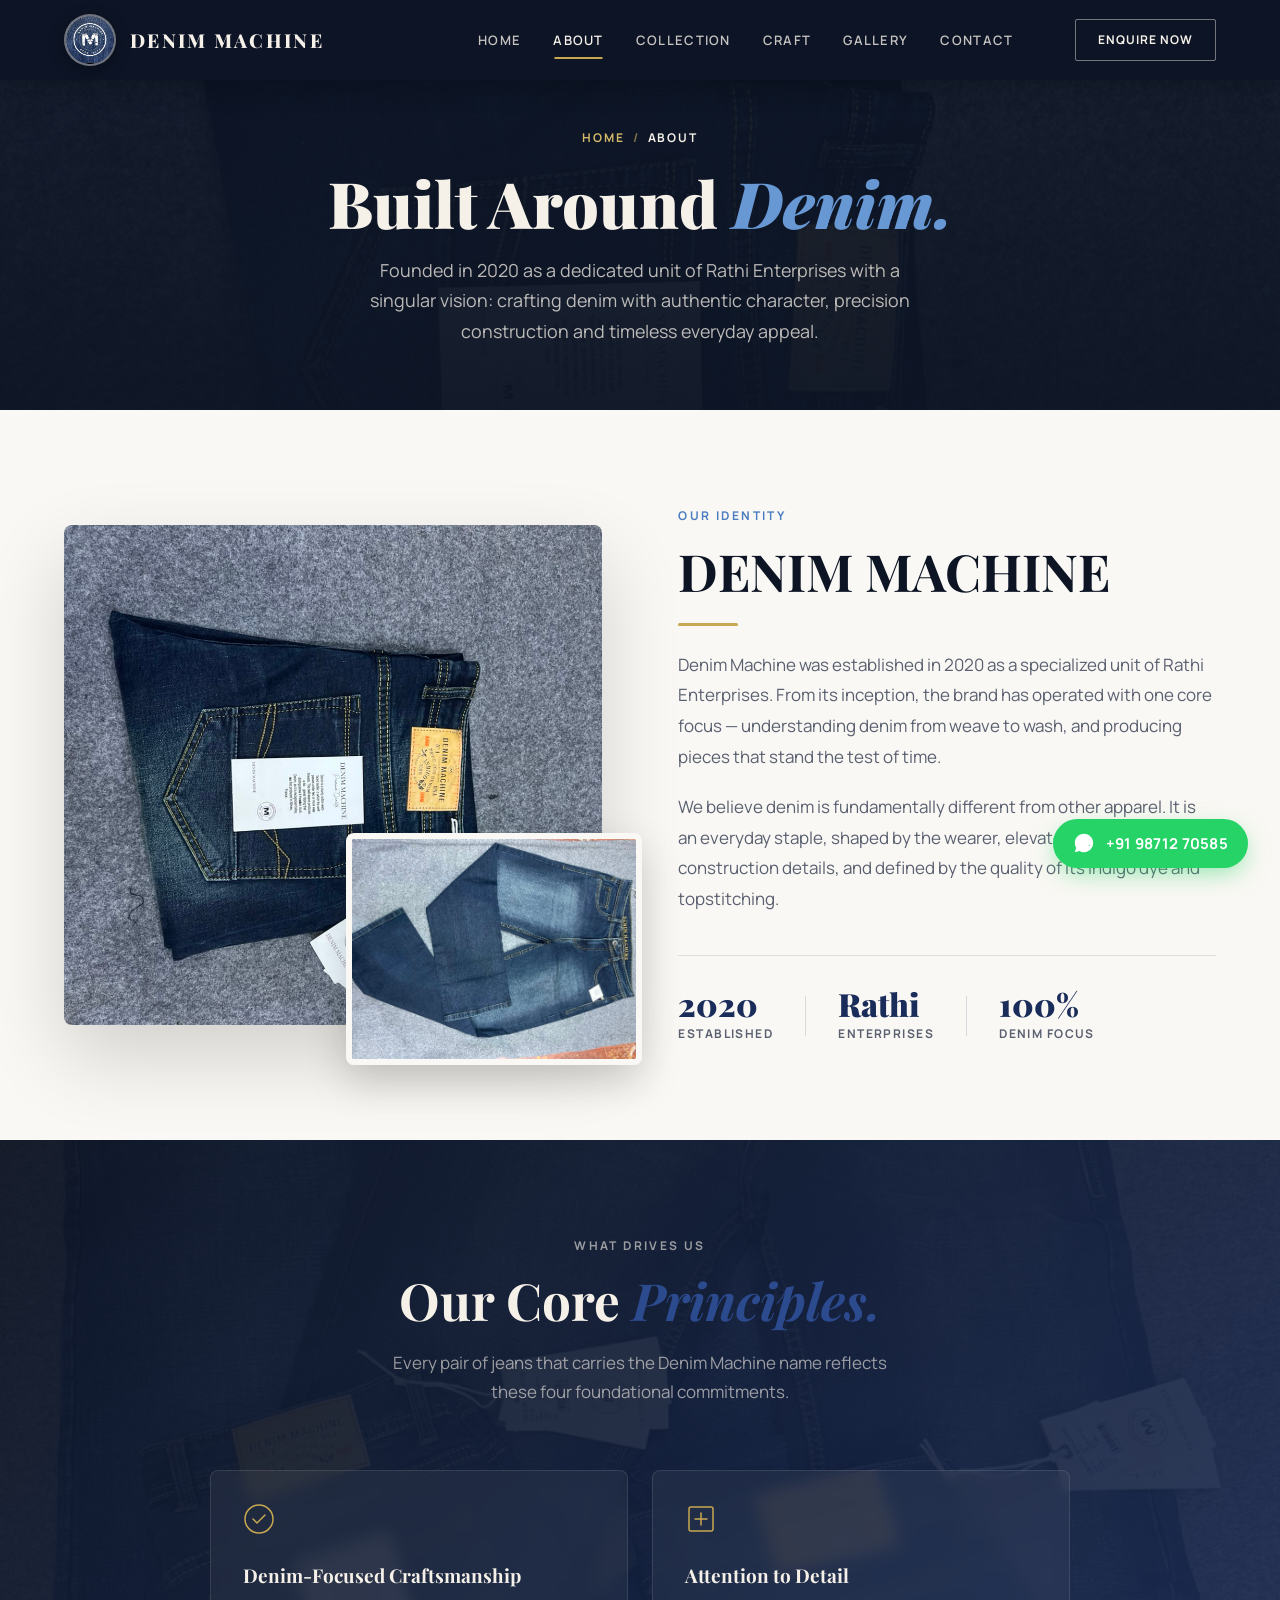
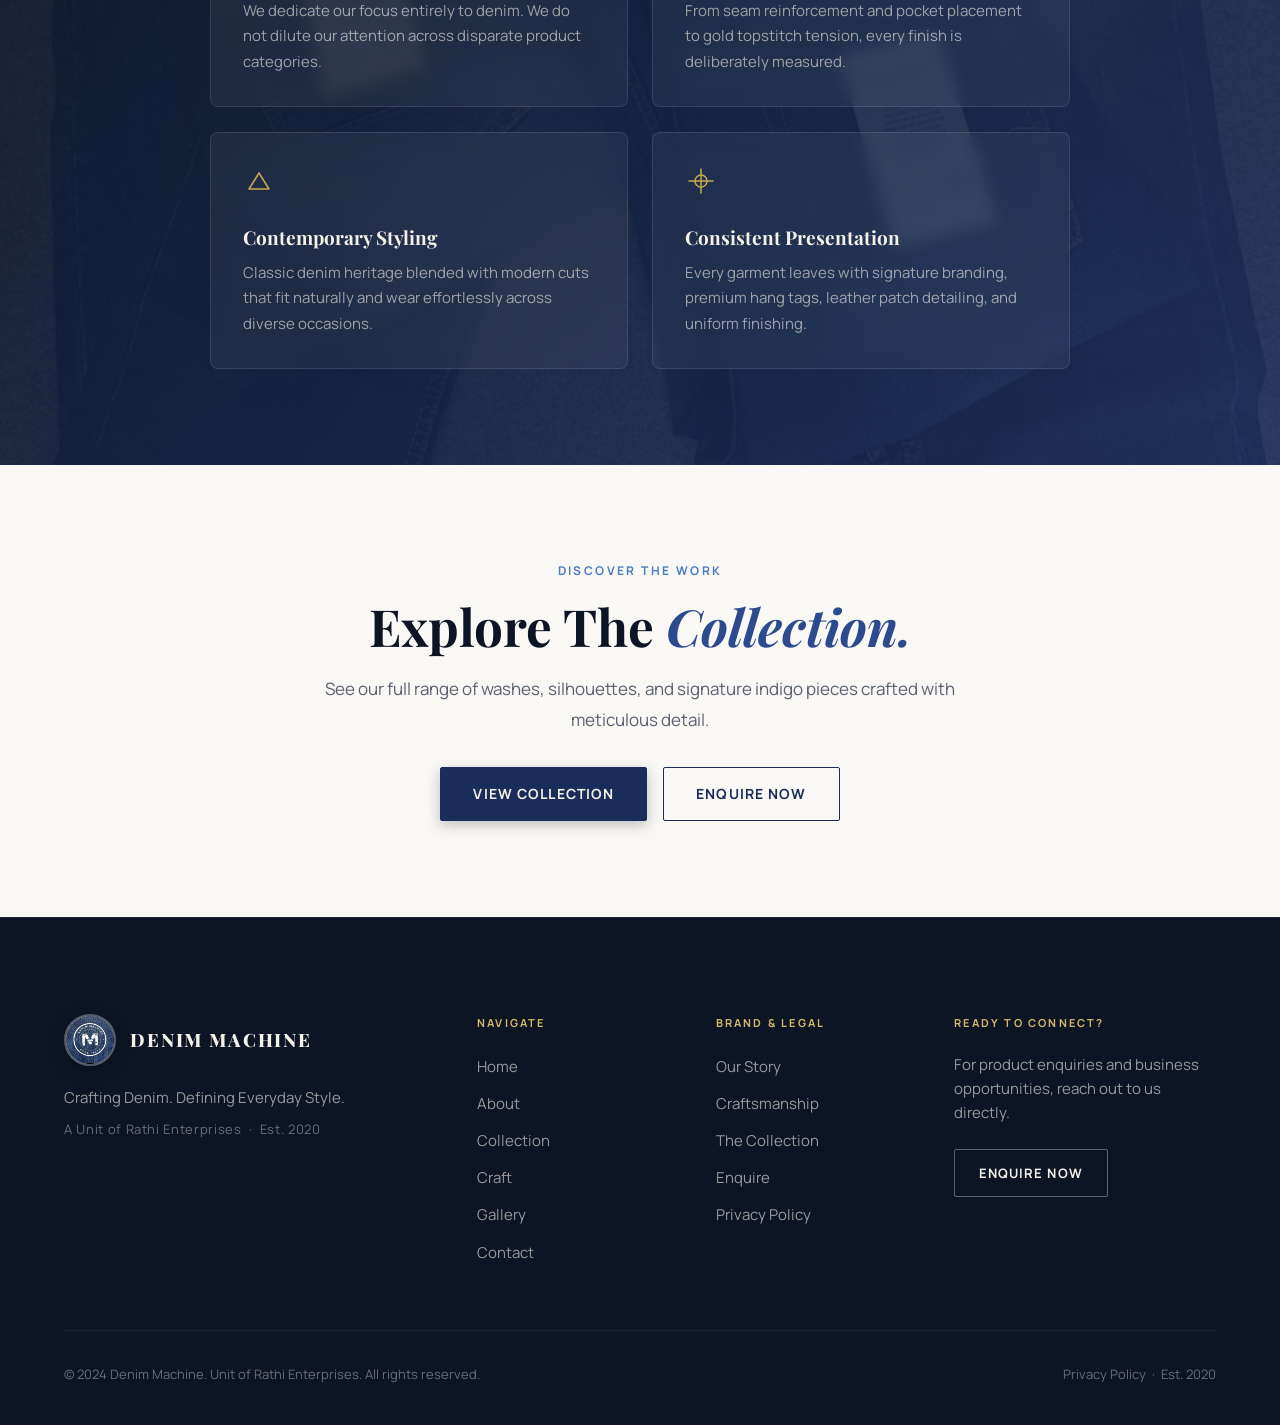
==== commit 44e86b57: "Update phone number +91 98712 70585 across contact sections and floating WhatsApp" ====
--- a/about.html
+++ b/about.html
@@ -280,9 +280,9 @@
 
   <!-- Floating Action Buttons -->
   <div class="floating-actions" id="floating-actions">
-    <a href="https://wa.me/919999999999?text=Hello%20Denim%20Machine%2C%20I%20would%20like%20to%20inquire%20about%20your%20premium%20denim%20collection." target="_blank" rel="noopener noreferrer" class="wa-float-btn" aria-label="Chat with us on WhatsApp">
+    <a href="https://wa.me/919871270585?text=Hello%20Denim%20Machine%2C%20I%20would%20like%20to%20inquire%20about%20your%20premium%20denim%20collection." target="_blank" rel="noopener noreferrer" class="wa-float-btn" aria-label="WhatsApp +91 98712 70585">
       <svg viewBox="0 0 24 24" aria-hidden="true"><path d="M12.031 6.172c-3.181 0-5.767 2.586-5.768 5.766-.001 1.298.38 2.27 1.019 3.287l-.582 2.128 2.182-.573c.978.58 1.911.928 3.145.929 3.178 0 5.767-2.587 5.768-5.766 0-3.18-2.586-5.771-5.764-5.771zm3.392 8.244c-.144.405-.837.774-1.17.824-.312.045-.694.072-2.146-.53-1.637-.681-2.695-2.339-2.777-2.449-.082-.11-1.002-1.332-1.002-2.54 0-1.208.634-1.802.859-2.045.225-.243.491-.304.654-.304.164 0 .328.002.471.01.153.009.358-.058.558.423.206.494.703 1.716.764 1.84.062.123.103.267.02.43-.082.164-.123.267-.245.41-.123.143-.258.32-.369.43-.123.123-.251.256-.108.502.143.246.636 1.05 1.365 1.7 0.938.835 1.728 1.093 1.974 1.216.246.123.39.102.533-.062.144-.164.614-.716.777-.962.164-.246.328-.205.553-.123s1.433.676 1.679.799c.246.123.41.184.471.287.061.102.061.594-.083.999zM12 2C6.477 2 2 6.477 2 12c0 1.891.524 3.662 1.435 5.178L2 22l4.958-1.399C8.42 21.49 10.151 22 12 22c5.523 0 10-4.477 10-10S17.523 2 12 2z"/></svg>
-      <span>WhatsApp Inquiries</span>
+      <span>+91 98712 70585</span>
     </a>
   </div>
 
--- a/style.css
+++ b/style.css
@@ -2081,7 +2081,7 @@
 }
 
 /* =========================================================
-   ULTRA-PREMIUM ENHANCEMENTS & INTERACTIVE FEATURES
+   ULTRA-PREMIUM ENHANCEMENTS & INTERACTIVE FEATURES (BLUE/INDIGO THEME)
    ========================================================= */
 
 /* --- Scroll Progress Bar --- */
@@ -2091,75 +2091,56 @@
   left: 0;
   width: 0%;
   height: 3px;
-  background: linear-gradient(90deg, var(--gold), #ffdf88, var(--denim-wash));
+  background: linear-gradient(90deg, var(--indigo), var(--denim-wash), var(--denim-light));
   z-index: 99999;
-  box-shadow: 0 0 10px rgba(200, 168, 80, 0.8);
+  box-shadow: 0 0 10px rgba(44, 74, 142, 0.7);
   transition: width 0.1s ease-out;
 }
 
-/* --- Glowing Gold & Shimmer Elements --- */
+/* --- Clean Hero Typography --- */
 .hero-headline em {
   font-style: italic;
   font-family: var(--font-heading);
-  background: linear-gradient(135deg, #ffffff 0%, #f7e6b5 40%, var(--gold-light) 70%, #d4b96a 100%);
-  -webkit-background-clip: text;
-  -webkit-text-fill-color: transparent;
-  display: inline-block;
-  text-shadow: 0 0 35px rgba(200, 168, 80, 0.3);
-}
-
+  color: var(--cream-80);
+  background: none;
+  -webkit-text-fill-color: initial;
+  text-shadow: none;
+}
+
+/* --- Clean Indigo / Denim Buttons --- */
 .btn-primary {
-  background: linear-gradient(135deg, #c8a850 0%, #dfc377 50%, #b89539 100%) !important;
-  color: #0d1525 !important;
-  font-weight: 800 !important;
-  border: 1px solid rgba(255, 255, 255, 0.4) !important;
-  box-shadow: 0 8px 24px -6px rgba(200, 168, 80, 0.5), inset 0 1px 1px rgba(255, 255, 255, 0.6) !important;
-  position: relative;
-  overflow: hidden;
-  transition: all 0.35s cubic-bezier(0.16, 1, 0.3, 1) !important;
-}
-
-.btn-primary::after {
-  content: '';
-  position: absolute;
-  top: -50%;
-  left: -60%;
-  width: 40%;
-  height: 200%;
-  background: linear-gradient(90deg, transparent, rgba(255, 255, 255, 0.5), transparent);
-  transform: rotate(25deg);
-  transition: none;
-  animation: btnShimmer 4s infinite ease-in-out;
-}
-
-@keyframes btnShimmer {
-  0% { left: -60%; }
-  25% { left: 140%; }
-  100% { left: 140%; }
+  background: var(--indigo) !important;
+  color: var(--cream) !important;
+  border: 1.5px solid var(--indigo) !important;
+  font-weight: 700 !important;
+  box-shadow: 0 4px 14px rgba(13, 21, 37, 0.25) !important;
+  transition: all 0.3s cubic-bezier(0.16, 1, 0.3, 1) !important;
 }
 
 .btn-primary:hover {
-  transform: translateY(-3px) scale(1.02) !important;
-  box-shadow: 0 12px 30px -4px rgba(200, 168, 80, 0.7), inset 0 1px 2px rgba(255, 255, 255, 0.8) !important;
+  background: var(--denim) !important;
+  border-color: var(--denim) !important;
+  box-shadow: 0 8px 24px rgba(44, 74, 142, 0.4) !important;
+  transform: translateY(-2px) !important;
 }
 
 .btn-glass {
   background: rgba(255, 255, 255, 0.08) !important;
   backdrop-filter: blur(12px) !important;
   -webkit-backdrop-filter: blur(12px) !important;
-  border: 1px solid rgba(255, 255, 255, 0.25) !important;
+  border: 1.5px solid rgba(245, 240, 232, 0.4) !important;
+  color: var(--cream) !important;
+  transition: all 0.3s ease !important;
+}
+
+.btn-glass:hover {
+  background: rgba(255, 255, 255, 0.16) !important;
+  border-color: var(--cream) !important;
   color: #ffffff !important;
-  transition: all 0.3s ease !important;
-}
-
-.btn-glass:hover {
-  background: rgba(255, 255, 255, 0.18) !important;
-  border-color: var(--gold) !important;
-  color: var(--gold-light) !important;
   transform: translateY(-2px) !important;
 }
 
-/* --- Card 3D Tilt & Light Effect --- */
+/* --- Card 3D Tilt & Hover --- */
 .collection-item, .craft-img-block, .why-card {
   transition: transform 0.4s cubic-bezier(0.16, 1, 0.3, 1), box-shadow 0.4s ease;
   transform-style: preserve-3d;
@@ -2168,7 +2149,7 @@
 
 .collection-item:hover {
   transform: translateY(-8px) scale(1.015);
-  box-shadow: 0 24px 48px -12px rgba(13, 21, 37, 0.25), 0 0 20px rgba(200, 168, 80, 0.15);
+  box-shadow: 0 24px 48px -12px rgba(13, 21, 37, 0.25), 0 0 20px rgba(44, 74, 142, 0.15);
 }
 
 .collection-img-wrap {
@@ -2191,15 +2172,15 @@
   color: var(--cream);
   position: relative;
   overflow: hidden;
-  border-top: 1px solid rgba(200, 168, 80, 0.15);
-  border-bottom: 1px solid rgba(200, 168, 80, 0.15);
+  border-top: 1px solid rgba(74, 124, 193, 0.2);
+  border-bottom: 1px solid rgba(74, 124, 193, 0.2);
 }
 
 .wash-studio::before {
   content: '';
   position: absolute;
   inset: 0;
-  background: radial-gradient(circle at 20% 80%, rgba(200, 168, 80, 0.05) 0%, transparent 50%);
+  background: radial-gradient(circle at 20% 80%, rgba(44, 74, 142, 0.1) 0%, transparent 50%);
   pointer-events: none;
 }
 
@@ -2234,15 +2215,15 @@
 
 .wash-tab-btn:hover {
   background: rgba(255, 255, 255, 0.08);
-  border-color: rgba(200, 168, 80, 0.4);
+  border-color: rgba(74, 124, 193, 0.5);
   transform: translateX(6px);
 }
 
 .wash-tab-btn.active {
-  background: rgba(200, 168, 80, 0.12);
-  border-color: var(--gold);
+  background: rgba(44, 74, 142, 0.25);
+  border-color: var(--denim-wash);
   color: #ffffff;
-  box-shadow: 0 10px 25px -5px rgba(200, 168, 80, 0.25), inset 0 0 12px rgba(200, 168, 80, 0.15);
+  box-shadow: 0 10px 25px -5px rgba(13, 21, 37, 0.5), inset 0 0 12px rgba(74, 124, 193, 0.2);
 }
 
 .wash-tab-title {
@@ -2265,14 +2246,14 @@
   font-size: 0.75rem;
   font-weight: 700;
   letter-spacing: 0.05em;
-  background: rgba(255, 255, 255, 0.1);
-  color: var(--gold-light);
-  border: 1px solid rgba(200, 168, 80, 0.3);
+  background: rgba(26, 45, 90, 0.4);
+  color: #a5c7f7;
+  border: 1px solid rgba(74, 124, 193, 0.4);
 }
 
 .wash-preview-card {
-  background: rgba(13, 21, 37, 0.8);
-  border: 1px solid rgba(200, 168, 80, 0.25);
+  background: rgba(13, 21, 37, 0.85);
+  border: 1px solid rgba(74, 124, 193, 0.3);
   border-radius: var(--radius-lg);
   overflow: hidden;
   box-shadow: 0 30px 60px -15px rgba(0, 0, 0, 0.6);
@@ -2345,7 +2326,7 @@
 
 .metric-bar-fill {
   height: 100%;
-  background: linear-gradient(90deg, var(--gold), #f7e6b5);
+  background: linear-gradient(90deg, var(--denim), var(--denim-wash));
   border-radius: 10px;
   transition: width 0.8s cubic-bezier(0.16, 1, 0.3, 1);
 }
@@ -2363,7 +2344,7 @@
   border-radius: var(--radius-lg);
   overflow: hidden;
   box-shadow: 0 25px 50px -12px rgba(13, 21, 37, 0.18);
-  border: 2px solid rgba(200, 168, 80, 0.3);
+  border: 2px solid rgba(44, 74, 142, 0.3);
   position: relative;
   user-select: none;
   touch-action: none;
@@ -2402,7 +2383,7 @@
   text-transform: uppercase;
   font-weight: 700;
   border-radius: 50px;
-  border: 1px solid rgba(200, 168, 80, 0.4);
+  border: 1px solid rgba(74, 124, 193, 0.4);
   z-index: 10;
 }
 
@@ -2416,7 +2397,7 @@
   left: 50%;
   width: 3px;
   background: #ffffff;
-  box-shadow: 0 0 15px rgba(0,0,0,0.8), 0 0 10px var(--gold);
+  box-shadow: 0 0 15px rgba(0,0,0,0.8), 0 0 10px rgba(74, 124, 193, 0.8);
   z-index: 20;
   cursor: ew-resize;
   transform: translateX(-50%);
@@ -2429,13 +2410,14 @@
   transform: translate(-50%, -50%);
   width: 44px;
   height: 44px;
-  background: linear-gradient(135deg, #c8a850, #f7e6b5);
+  background: linear-gradient(135deg, var(--indigo), var(--denim));
+  border: 2px solid #ffffff;
   border-radius: 50%;
   box-shadow: 0 4px 20px rgba(0, 0, 0, 0.4);
   display: flex;
   align-items: center;
   justify-content: center;
-  color: var(--navy);
+  color: #ffffff;
   font-weight: 900;
   font-size: 1rem;
 }
@@ -2445,7 +2427,7 @@
   padding: 6rem 0;
   background: #090f1d;
   color: #ffffff;
-  border-top: 1px solid rgba(200, 168, 80, 0.15);
+  border-top: 1px solid rgba(74, 124, 193, 0.2);
   position: relative;
 }
 
@@ -2473,7 +2455,7 @@
   font-family: var(--font-heading);
   font-size: 5rem;
   line-height: 1;
-  color: rgba(200, 168, 80, 0.15);
+  color: rgba(74, 124, 193, 0.15);
   position: absolute;
   top: 1rem;
   right: 1.5rem;
@@ -2482,13 +2464,13 @@
 
 .testimonial-card:hover {
   background: rgba(255, 255, 255, 0.06);
-  border-color: rgba(200, 168, 80, 0.35);
+  border-color: rgba(74, 124, 193, 0.4);
   transform: translateY(-6px);
   box-shadow: 0 20px 40px -10px rgba(0, 0, 0, 0.5);
 }
 
 .testimonial-stars {
-  color: var(--gold);
+  color: #4a7cc1;
   font-size: 1.1rem;
   letter-spacing: 0.15em;
   margin-bottom: 1.25rem;
@@ -2515,8 +2497,8 @@
   height: 42px;
   border-radius: 50%;
   background: linear-gradient(135deg, var(--indigo), var(--denim));
-  border: 1px solid var(--gold);
-  color: var(--gold-light);
+  border: 1px solid var(--denim-wash);
+  color: #ffffff;
   display: flex;
   align-items: center;
   justify-content: center;
@@ -2535,7 +2517,7 @@
   color: var(--cream-60);
 }
 
-/* --- Floating Actions: WhatsApp & Smooth Quick Connect --- */
+/* --- Floating Actions: WhatsApp --- */
 .floating-actions {
   position: fixed;
   bottom: 2rem;
@@ -2550,32 +2532,41 @@
 .wa-float-btn {
   display: inline-flex;
   align-items: center;
-  gap: 0.6rem;
+  gap: 0.65rem;
   background: #25D366;
-  color: #ffffff;
+  color: #ffffff !important;
   padding: 0.75rem 1.25rem;
   border-radius: 50px;
   font-weight: 700;
-  font-size: 0.875rem;
-  box-shadow: 0 8px 24px -4px rgba(37, 211, 102, 0.5);
+  font-size: 0.9375rem;
+  letter-spacing: 0.02em;
+  box-shadow: 0 8px 24px -4px rgba(37, 211, 102, 0.5), 0 0 0 0 rgba(37, 211, 102, 0.4);
   transition: all 0.3s cubic-bezier(0.16, 1, 0.3, 1);
   text-decoration: none;
+  animation: waPulse 3s infinite;
+}
+
+@keyframes waPulse {
+  0% { box-shadow: 0 8px 24px -4px rgba(37, 211, 102, 0.5), 0 0 0 0 rgba(37, 211, 102, 0.4); }
+  70% { box-shadow: 0 8px 24px -4px rgba(37, 211, 102, 0.5), 0 0 0 14px rgba(37, 211, 102, 0); }
+  100% { box-shadow: 0 8px 24px -4px rgba(37, 211, 102, 0.5), 0 0 0 0 rgba(37, 211, 102, 0); }
 }
 
 .wa-float-btn svg {
-  width: 20px;
-  height: 20px;
+  width: 22px;
+  height: 22px;
   fill: currentColor;
+  flex-shrink: 0;
 }
 
 .wa-float-btn:hover {
   background: #20ba59;
-  transform: translateY(-4px) scale(1.04);
+  transform: translateY(-3px) scale(1.03);
   box-shadow: 0 14px 30px -4px rgba(37, 211, 102, 0.7);
-  color: #fff;
-}
-
-/* --- Responsive Adjustments for New Additions --- */
+  color: #fff !important;
+}
+
+/* --- Responsive Adjustments --- */
 @media (max-width: 900px) {
   .wash-studio-grid {
     grid-template-columns: 1fr;
@@ -2607,3 +2598,4 @@
 }
 
 
+
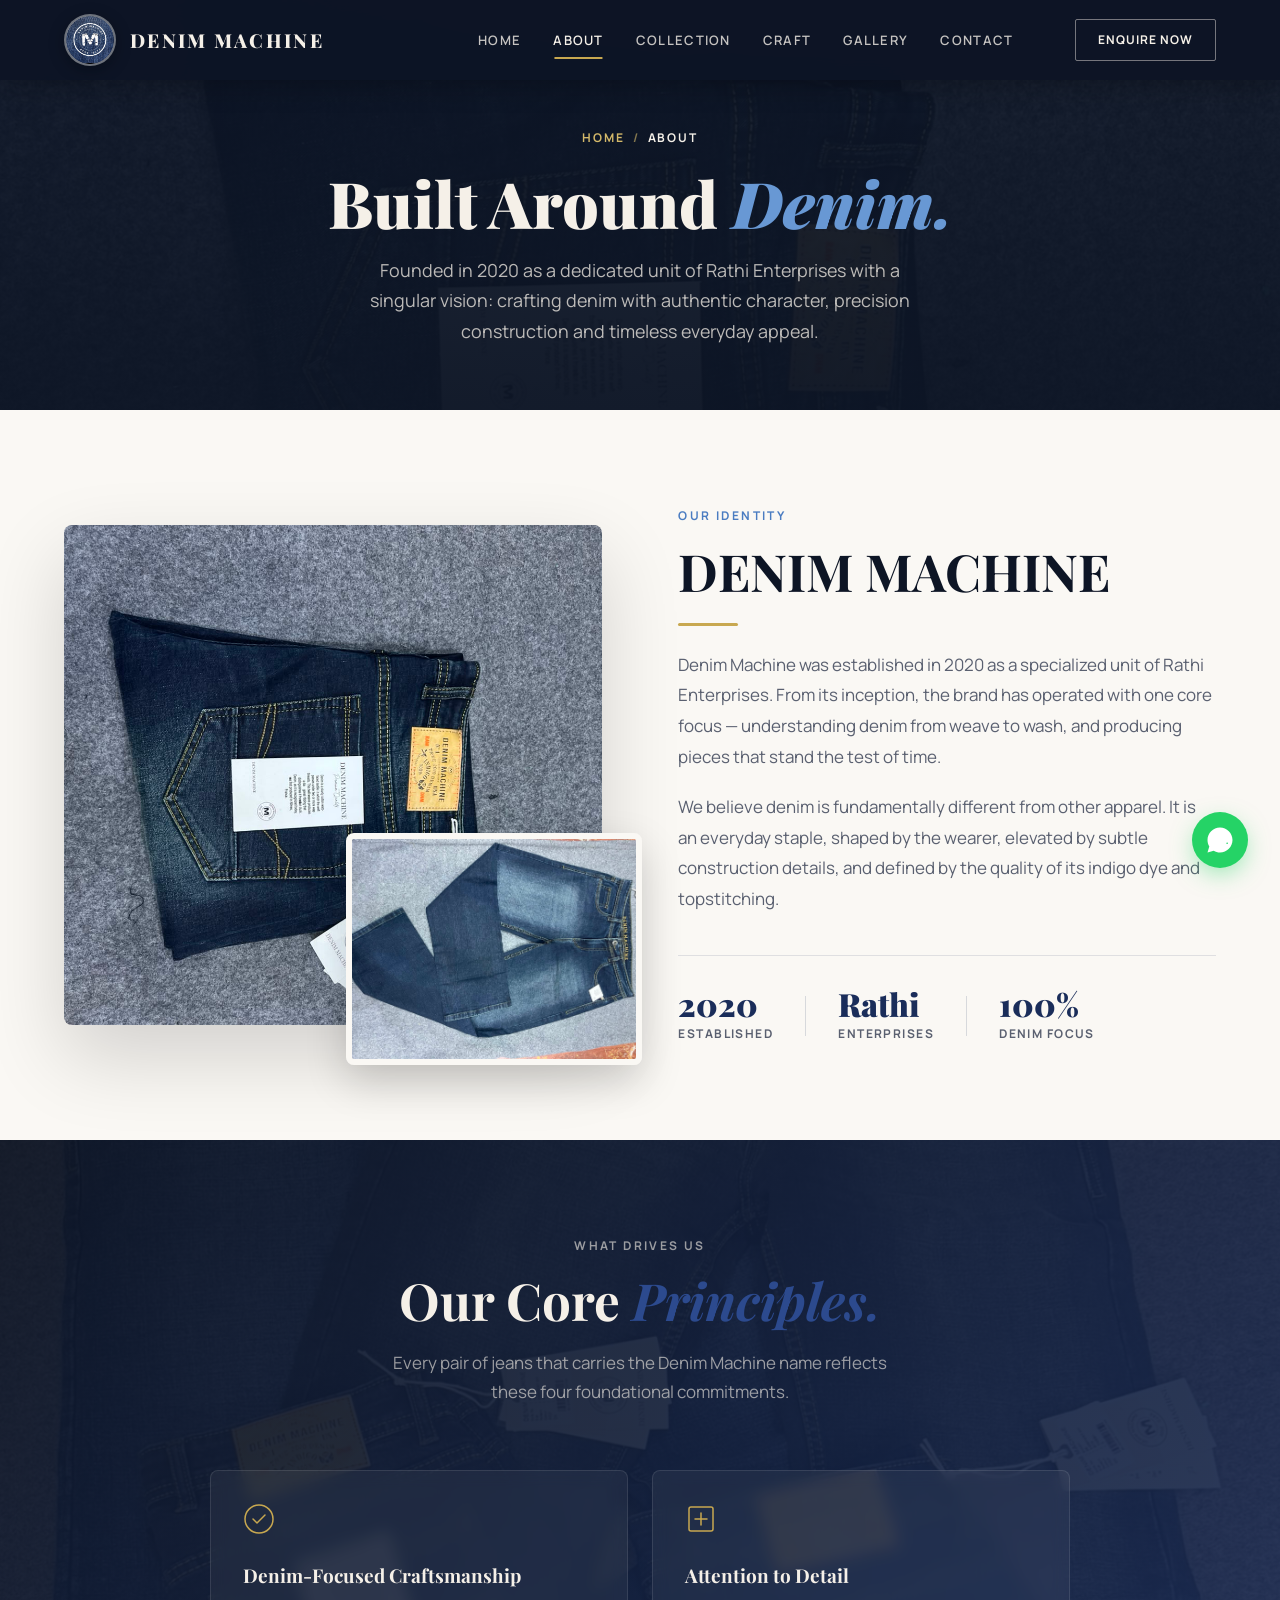
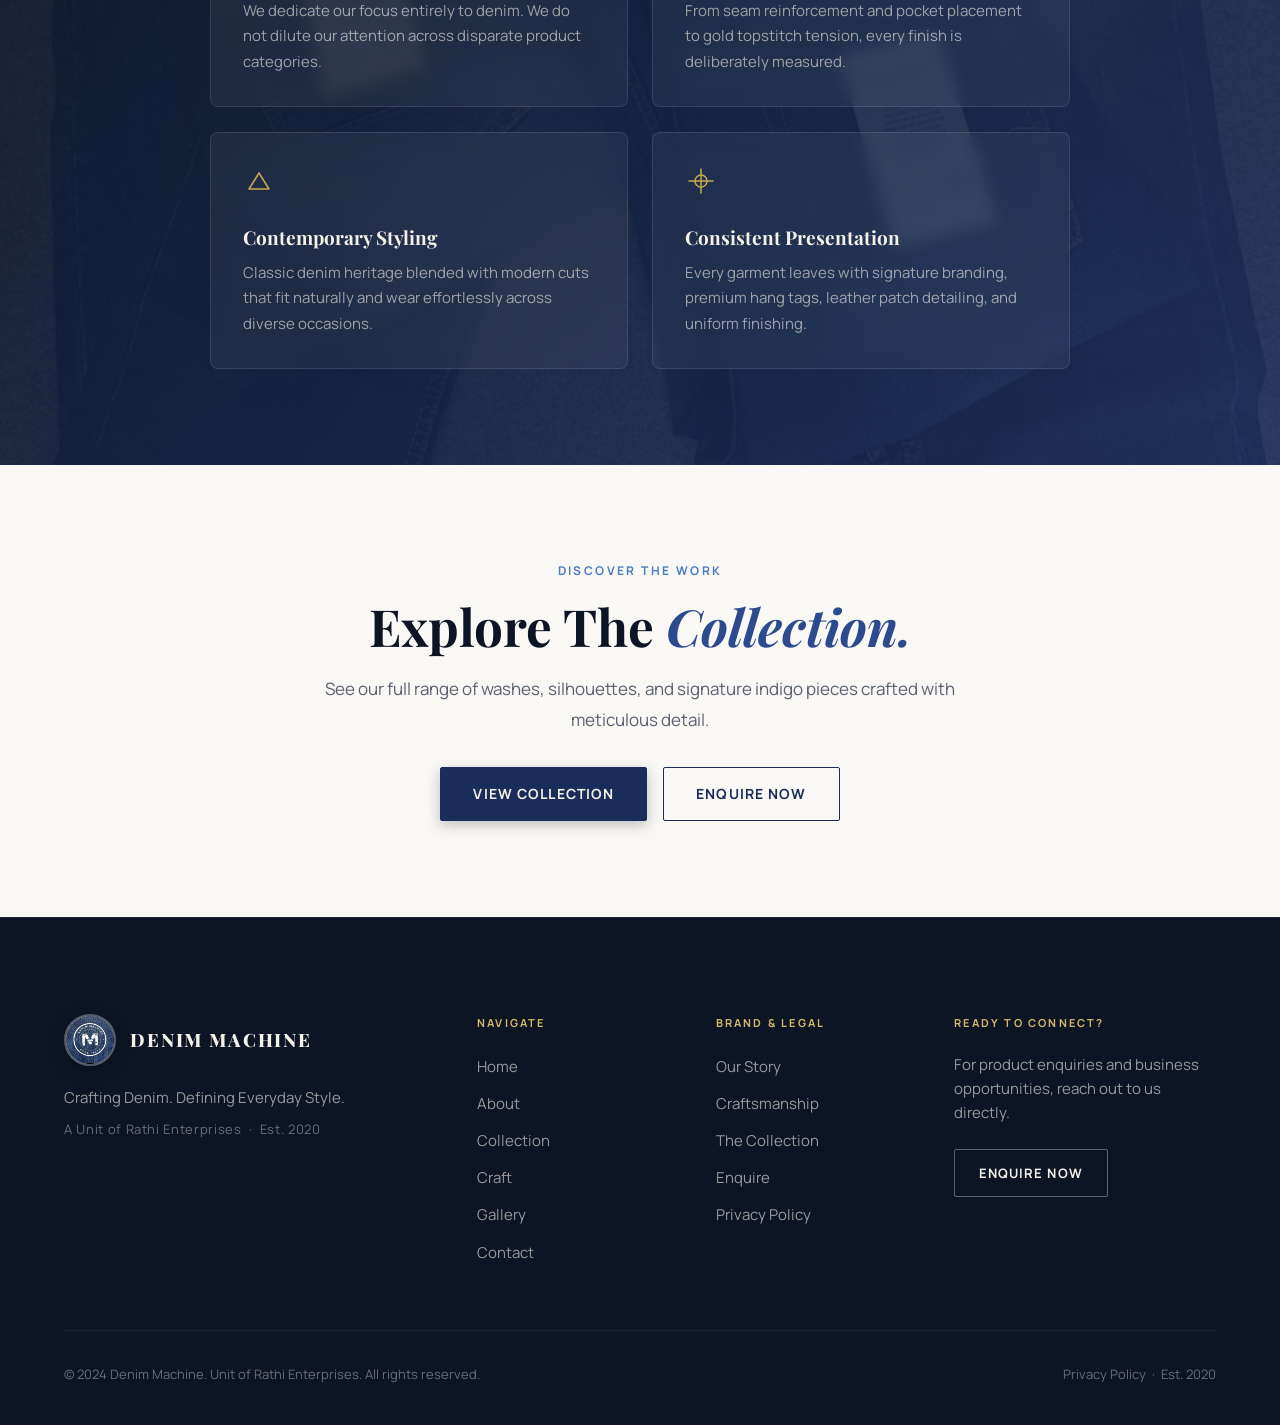
==== commit 94fedd51: "Make floating WhatsApp button icon-only circular button" ====
--- a/about.html
+++ b/about.html
@@ -280,9 +280,8 @@
 
   <!-- Floating Action Buttons -->
   <div class="floating-actions" id="floating-actions">
-    <a href="https://wa.me/919871270585?text=Hello%20Denim%20Machine%2C%20I%20would%20like%20to%20inquire%20about%20your%20premium%20denim%20collection." target="_blank" rel="noopener noreferrer" class="wa-float-btn" aria-label="WhatsApp +91 98712 70585">
+    <a href="https://wa.me/919871270585?text=Hello%20Denim%20Machine%2C%20I%20would%20like%20to%20inquire%20about%20your%20premium%20denim%20collection." target="_blank" rel="noopener noreferrer" class="wa-float-btn" aria-label="WhatsApp Us">
       <svg viewBox="0 0 24 24" aria-hidden="true"><path d="M12.031 6.172c-3.181 0-5.767 2.586-5.768 5.766-.001 1.298.38 2.27 1.019 3.287l-.582 2.128 2.182-.573c.978.58 1.911.928 3.145.929 3.178 0 5.767-2.587 5.768-5.766 0-3.18-2.586-5.771-5.764-5.771zm3.392 8.244c-.144.405-.837.774-1.17.824-.312.045-.694.072-2.146-.53-1.637-.681-2.695-2.339-2.777-2.449-.082-.11-1.002-1.332-1.002-2.54 0-1.208.634-1.802.859-2.045.225-.243.491-.304.654-.304.164 0 .328.002.471.01.153.009.358-.058.558.423.206.494.703 1.716.764 1.84.062.123.103.267.02.43-.082.164-.123.267-.245.41-.123.143-.258.32-.369.43-.123.123-.251.256-.108.502.143.246.636 1.05 1.365 1.7 0.938.835 1.728 1.093 1.974 1.216.246.123.39.102.533-.062.144-.164.614-.716.777-.962.164-.246.328-.205.553-.123s1.433.676 1.679.799c.246.123.41.184.471.287.061.102.061.594-.083.999zM12 2C6.477 2 2 6.477 2 12c0 1.891.524 3.662 1.435 5.178L2 22l4.958-1.399C8.42 21.49 10.151 22 12 22c5.523 0 10-4.477 10-10S17.523 2 12 2z"/></svg>
-      <span>+91 98712 70585</span>
     </a>
   </div>
 
--- a/style.css
+++ b/style.css
@@ -2517,7 +2517,7 @@
   color: var(--cream-60);
 }
 
-/* --- Floating Actions: WhatsApp --- */
+/* --- Floating Actions: WhatsApp (Icon Only) --- */
 .floating-actions {
   position: fixed;
   bottom: 2rem;
@@ -2530,16 +2530,14 @@
 }
 
 .wa-float-btn {
-  display: inline-flex;
-  align-items: center;
-  gap: 0.65rem;
+  display: flex;
+  align-items: center;
+  justify-content: center;
+  width: 56px;
+  height: 56px;
   background: #25D366;
   color: #ffffff !important;
-  padding: 0.75rem 1.25rem;
-  border-radius: 50px;
-  font-weight: 700;
-  font-size: 0.9375rem;
-  letter-spacing: 0.02em;
+  border-radius: 50%;
   box-shadow: 0 8px 24px -4px rgba(37, 211, 102, 0.5), 0 0 0 0 rgba(37, 211, 102, 0.4);
   transition: all 0.3s cubic-bezier(0.16, 1, 0.3, 1);
   text-decoration: none;
@@ -2553,15 +2551,15 @@
 }
 
 .wa-float-btn svg {
-  width: 22px;
-  height: 22px;
-  fill: currentColor;
+  width: 30px;
+  height: 30px;
+  fill: #ffffff;
   flex-shrink: 0;
 }
 
 .wa-float-btn:hover {
   background: #20ba59;
-  transform: translateY(-3px) scale(1.03);
+  transform: translateY(-4px) scale(1.08);
   box-shadow: 0 14px 30px -4px rgba(37, 211, 102, 0.7);
   color: #fff !important;
 }
@@ -2588,12 +2586,13 @@
     bottom: 1.25rem;
     right: 1.25rem;
   }
-  .wa-float-btn span {
-    display: none;
+  .wa-float-btn {
+    width: 50px;
+    height: 50px;
   }
-  .wa-float-btn {
-    padding: 0.85rem;
-    border-radius: 50%;
+  .wa-float-btn svg {
+    width: 26px;
+    height: 26px;
   }
 }
 
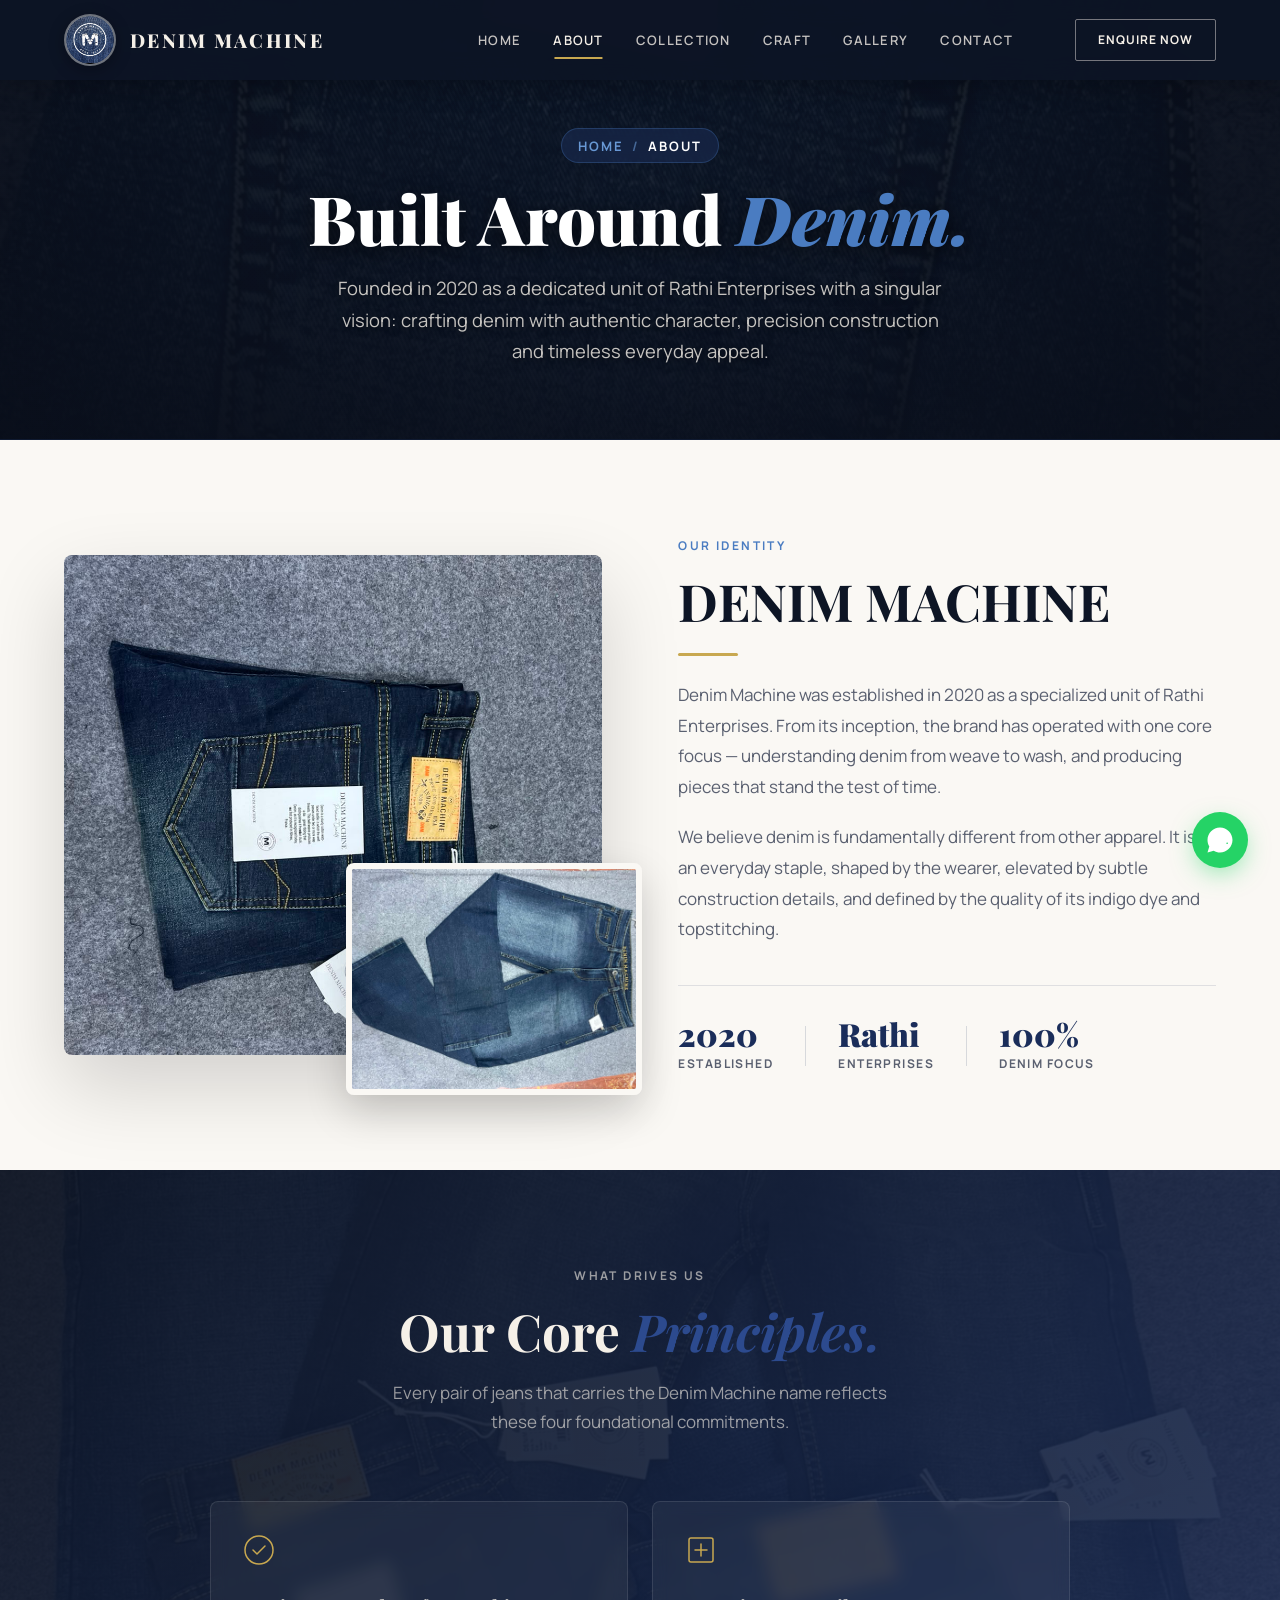
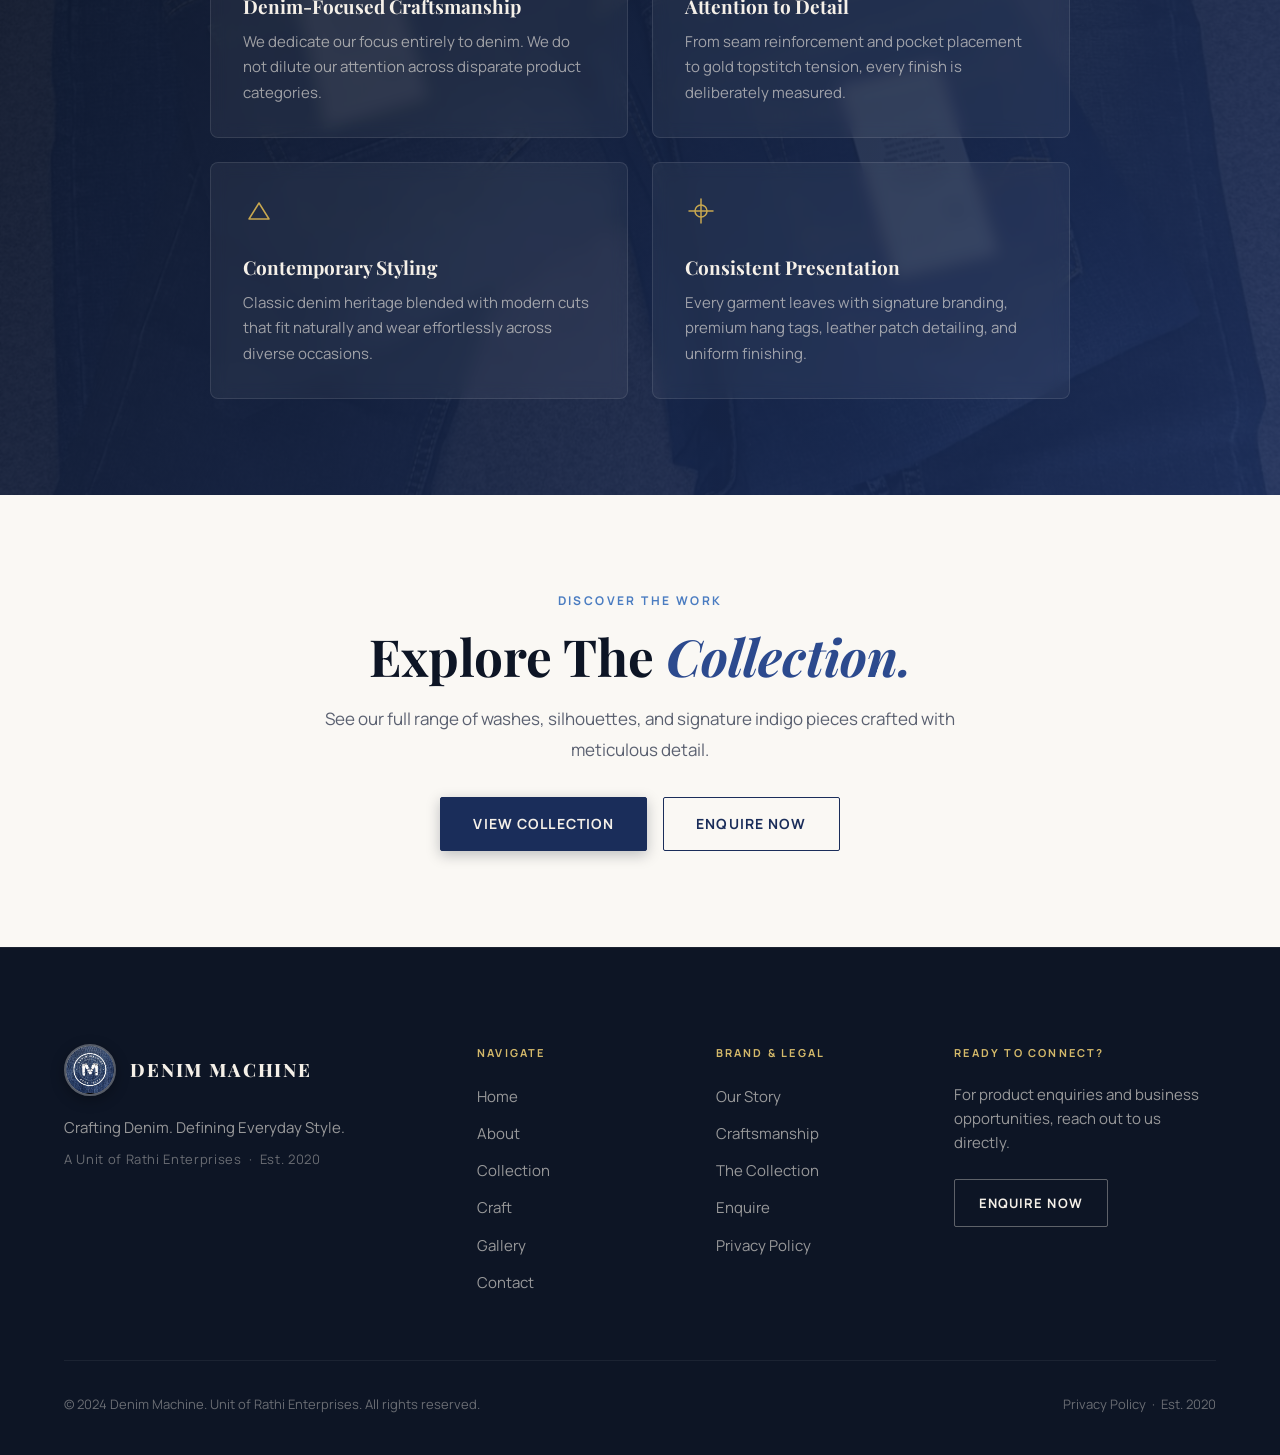
==== commit 2e8224c9: "Enhance hero banner across all pages with authentic visible denim photoshoot texture" ====
--- a/about.html
+++ b/about.html
@@ -93,7 +93,7 @@
     <!-- ===================== PAGE HERO ===================== -->
     <section class="page-hero" aria-label="About page header">
       <div class="page-hero-media">
-        <img src="images/img10.jpg" alt="Denim Machine dark indigo jeans folded" class="page-hero-img" loading="eager" />
+        <img src="images/img3.jpg" alt="Denim Machine authentic signature leather patch and indigo denim" class="page-hero-img" loading="eager" />
         <div class="page-hero-overlay"></div>
       </div>
       <div class="page-hero-content reveal-up">
--- a/style.css
+++ b/style.css
@@ -387,34 +387,39 @@
   display: none;
   flex-direction: column;
   justify-content: center;
-  gap: 5px;
-  width: 40px;
-  height: 40px;
+  align-items: center;
+  gap: 5.5px;
+  width: 44px;
+  height: 44px;
   margin-left: auto;
   padding: 8px;
+  background: transparent;
+  border: none;
   border-radius: var(--radius-sm);
   transition: background var(--dur-fast);
   cursor: pointer;
-  pointer-events: auto;
-  position: relative;
-  z-index: 9002;
-}
-.hamburger:hover { background: var(--white-10); }
+  pointer-events: auto !important;
+  position: relative;
+  z-index: 9600;
+  touch-action: manipulation;
+  -webkit-tap-highlight-color: transparent;
+}
+.hamburger:hover, .hamburger:active { background: rgba(255,255,255,0.12); }
 
 .ham-line {
   display: block;
-  width: 100%;
-  height: 1.5px;
+  width: 24px;
+  height: 2px;
   background: var(--cream);
   border-radius: 2px;
-  transition: transform var(--dur-med) var(--ease-out),
-              opacity var(--dur-fast);
+  transition: transform 0.3s cubic-bezier(0.16, 1, 0.3, 1),
+              opacity 0.2s ease;
 }
 
 /* Hamburger open state */
-.hamburger.open .ham-line:nth-child(1) { transform: translateY(6.5px) rotate(45deg); }
+.hamburger.open .ham-line:nth-child(1) { transform: translateY(7.5px) rotate(45deg); }
 .hamburger.open .ham-line:nth-child(2) { opacity: 0; transform: scaleX(0); }
-.hamburger.open .ham-line:nth-child(3) { transform: translateY(-6.5px) rotate(-45deg); }
+.hamburger.open .ham-line:nth-child(3) { transform: translateY(-7.5px) rotate(-45deg); }
 
 /* ---- Desktop (769px+): show nav links, hide mobile elements ---- */
 @media (min-width: 769px) {
@@ -431,36 +436,51 @@
   top: 0;
   right: 0;
   bottom: 0;
-  width: min(380px, 90vw);
-  background: var(--navy);
+  width: min(340px, 85vw);
+  background: #0d1525;
   z-index: 9500;
   display: flex;
   flex-direction: column;
-  padding: 2rem;
-  transform: translateX(100%);
-  transition: transform var(--dur-slow) var(--ease-out);
+  padding: 1.75rem 1.75rem 2.5rem;
+  transform: translateX(105%);
+  transition: transform 0.35s cubic-bezier(0.16, 1, 0.3, 1), visibility 0.35s ease;
   border-left: 1px solid rgba(255,255,255,0.08);
+  box-shadow: -10px 0 40px rgba(0,0,0,0.5);
   pointer-events: none;
   visibility: hidden;
+  overflow-y: auto;
+  -webkit-overflow-scrolling: touch;
 }
 
 .mobile-menu.open {
-  transform: translateX(0);
-  pointer-events: auto;
-  visibility: visible;
+  transform: translateX(0) !important;
+  pointer-events: auto !important;
+  visibility: visible !important;
 }
 
 .mobile-close {
   align-self: flex-end;
-  color: var(--cream-80);
+  display: flex;
+  align-items: center;
+  justify-content: center;
+  width: 42px;
+  height: 42px;
+  background: rgba(255, 255, 255, 0.08);
+  color: var(--cream);
   font-size: 1.25rem;
-  padding: 0.5rem;
-  margin-bottom: 2rem;
-  transition: color var(--dur-fast), transform var(--dur-fast);
-  border-radius: var(--radius-sm);
+  border-radius: 50%;
+  margin-bottom: 1.5rem;
+  transition: all var(--dur-fast);
   cursor: pointer;
-}
-.mobile-close:hover { color: var(--cream); transform: rotate(90deg); }
+  touch-action: manipulation;
+  border: 1px solid rgba(255,255,255,0.1);
+  -webkit-tap-highlight-color: transparent;
+}
+.mobile-close:hover, .mobile-close:active {
+  background: rgba(255, 255, 255, 0.18);
+  color: #fff;
+  transform: rotate(90deg);
+}
 
 .mobile-links {
   display: flex;
@@ -471,16 +491,20 @@
 
 .mobile-link {
   font-family: var(--font-heading);
-  font-size: clamp(1.5rem, 4vw, 2rem);
+  font-size: clamp(1.35rem, 4.5vw, 1.75rem);
   font-weight: 700;
   color: var(--cream-80);
-  padding: 0.625rem 0;
+  padding: 0.75rem 0;
   border-bottom: 1px solid rgba(255,255,255,0.06);
   transition: color var(--dur-fast), padding-left var(--dur-fast);
   display: block;
   cursor: pointer;
-}
-.mobile-link:hover { color: var(--cream); padding-left: 0.75rem; }
+  -webkit-tap-highlight-color: transparent;
+}
+.mobile-link:hover, .mobile-link:active, .mobile-link.active {
+  color: #ffffff;
+  padding-left: 0.5rem;
+}
 
 .mobile-cta {
   margin-top: 2rem;
@@ -493,19 +517,20 @@
 .mobile-overlay {
   position: fixed;
   inset: 0;
-  background: rgba(0,0,0,0.6);
+  background: rgba(10, 16, 29, 0.75);
+  backdrop-filter: blur(4px);
+  -webkit-backdrop-filter: blur(4px);
   z-index: 9400;
   opacity: 0;
   pointer-events: none !important;
   visibility: hidden;
-  display: none;
-  transition: opacity var(--dur-med);
+  display: block;
+  transition: opacity 0.3s ease, visibility 0.3s ease;
 }
 .mobile-overlay.active {
   opacity: 1;
   pointer-events: auto !important;
-  visibility: visible;
-  display: block;
+  visibility: visible !important;
 }
 
 /* ========================================================= */
@@ -1672,10 +1697,11 @@
   display: flex;
   align-items: center;
   justify-content: center;
-  padding: calc(var(--header-h) + 3rem) var(--container-px) 4rem;
+  padding: calc(var(--header-h) + 3rem) var(--container-px) 4.5rem;
   overflow: hidden;
-  background: var(--navy);
+  background: #090e1a;
   text-align: center;
+  border-bottom: 1px solid rgba(44, 74, 142, 0.2);
 }
 
 .page-hero-media {
@@ -1689,26 +1715,29 @@
   width: 100%;
   height: 100%;
   object-fit: cover;
-  object-position: center 30%;
-  opacity: 0.35;
-  transform: scale(1.04);
+  object-position: center center;
+  opacity: 0.65;
+  filter: contrast(1.15) brightness(0.85);
+  transform: scale(1.02);
+  transition: transform 10s ease-out;
+}
+
+.page-hero:hover .page-hero-img {
+  transform: scale(1.06);
 }
 
 .page-hero-overlay {
   position: absolute;
   inset: 0;
-  background: linear-gradient(
-    to bottom,
-    rgba(13,21,37,0.75) 0%,
-    rgba(13,21,37,0.92) 100%
-  );
+  background: radial-gradient(circle at center, rgba(13, 21, 37, 0.45) 0%, rgba(9, 14, 26, 0.85) 100%),
+              linear-gradient(to bottom, rgba(13,21,37,0.6) 0%, rgba(9,14,26,0.92) 100%);
   pointer-events: none !important;
 }
 
 .page-hero-content {
   position: relative;
   z-index: 2;
-  max-width: 820px;
+  max-width: 840px;
   display: flex;
   flex-direction: column;
   align-items: center;
@@ -1718,12 +1747,17 @@
   display: inline-flex;
   align-items: center;
   gap: 0.5rem;
-  font-size: 0.75rem;
+  font-size: 0.8125rem;
   font-weight: 700;
   letter-spacing: 0.15em;
   text-transform: uppercase;
-  color: var(--gold-light);
-  margin-bottom: 1.25rem;
+  color: var(--denim-light);
+  margin-bottom: 1rem;
+  background: rgba(44, 74, 142, 0.25);
+  padding: 0.35rem 1rem;
+  border-radius: 999px;
+  border: 1px solid rgba(74, 124, 193, 0.3);
+  backdrop-filter: blur(8px);
 }
 
 .breadcrumb-sep {
@@ -1731,28 +1765,31 @@
 }
 
 .breadcrumb-curr {
-  color: var(--cream);
+  color: #ffffff;
 }
 
 .page-hero-title {
   font-family: var(--font-heading);
-  font-size: clamp(2.5rem, 5vw, 4.25rem);
+  font-size: clamp(2.5rem, 5.5vw, 4.25rem);
   font-weight: 900;
-  line-height: 1.1;
-  color: var(--cream);
+  line-height: 1.15;
+  color: #ffffff;
   margin-bottom: 1rem;
+  text-shadow: 0 4px 20px rgba(0,0,0,0.6);
 }
 
 .page-hero-title em {
   font-style: italic;
-  color: var(--denim-light);
+  color: var(--denim-wash);
 }
 
 .page-hero-sub {
-  font-size: clamp(0.9375rem, 1.4vw, 1.125rem);
-  color: rgba(245,240,232,0.75);
-  max-width: 580px;
+  font-size: clamp(1rem, 1.5vw, 1.15rem);
+  color: var(--cream-80);
+  max-width: 620px;
   line-height: 1.7;
+  text-shadow: 0 2px 10px rgba(0,0,0,0.5);
+}line-height: 1.7;
 }
 
 /* ========================================================= */
@@ -2095,6 +2132,7 @@
   z-index: 99999;
   box-shadow: 0 0 10px rgba(44, 74, 142, 0.7);
   transition: width 0.1s ease-out;
+  pointer-events: none !important;
 }
 
 /* --- Clean Hero Typography --- */
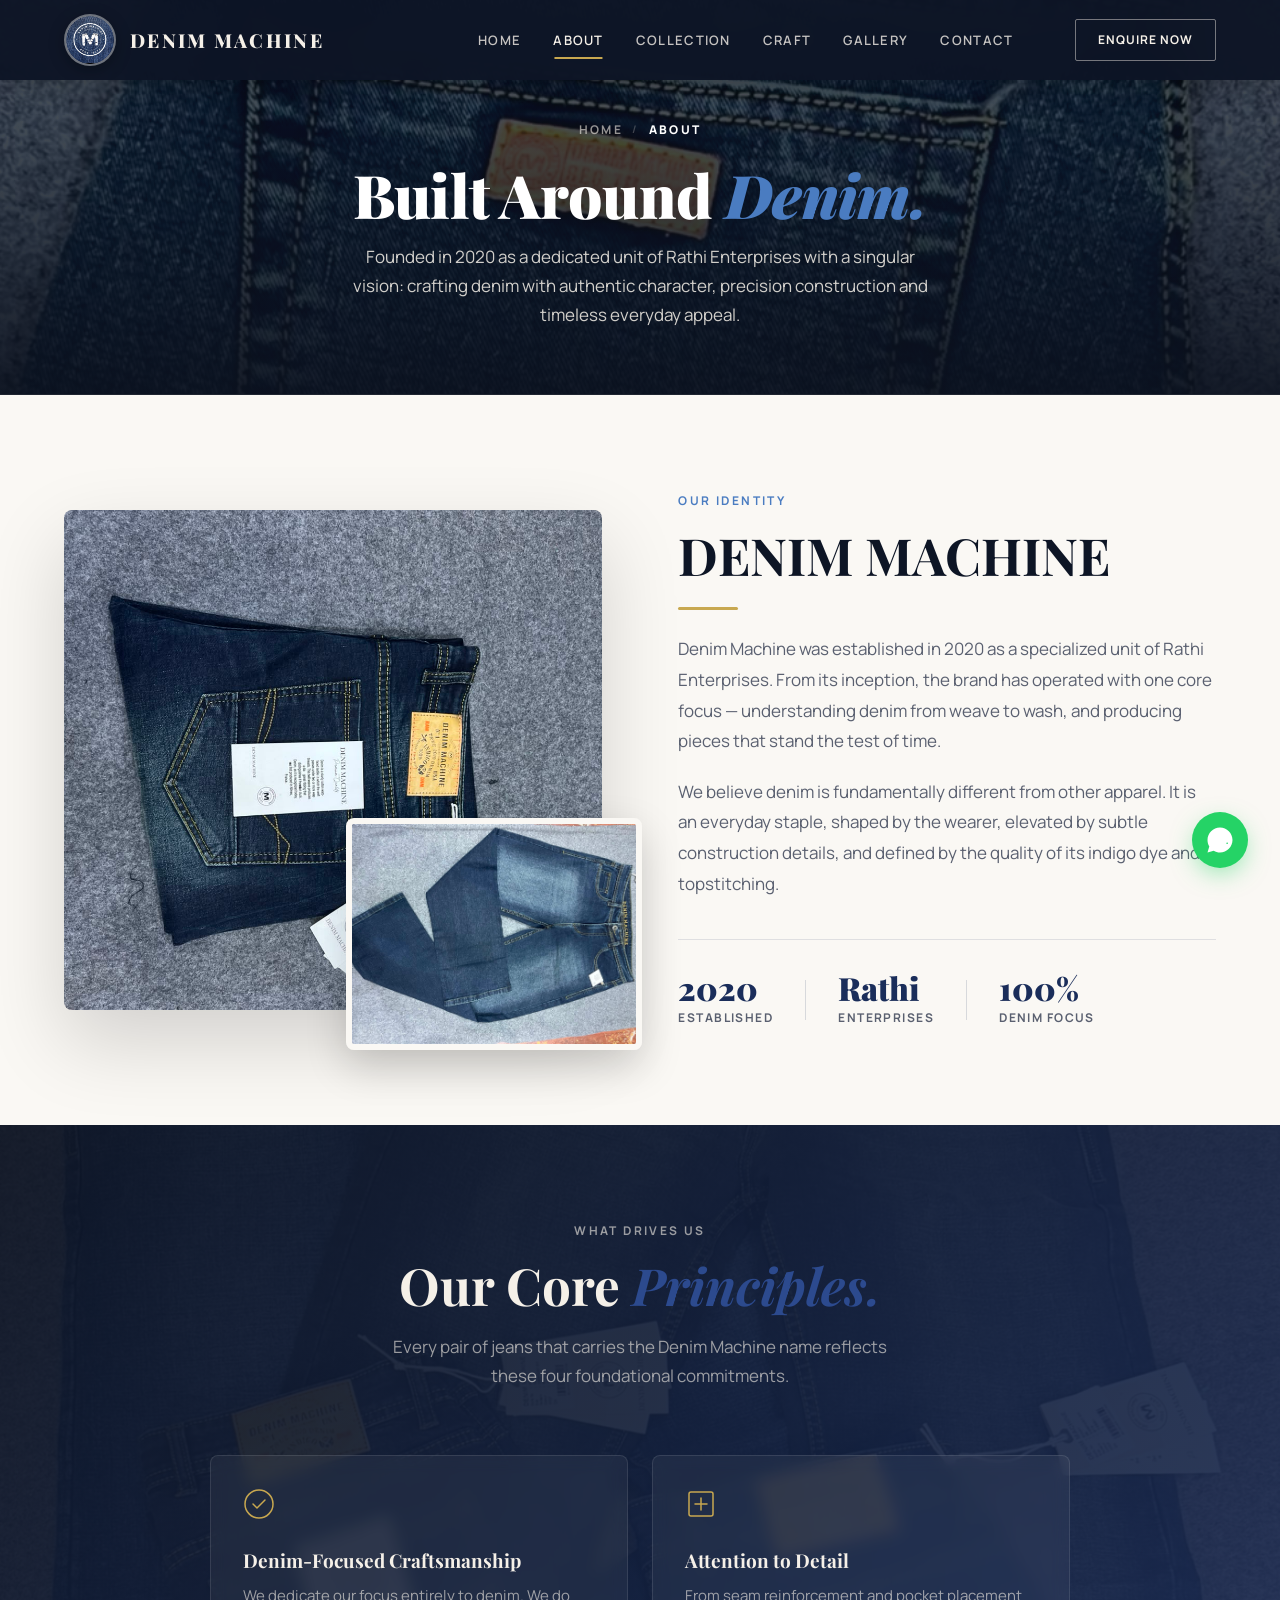
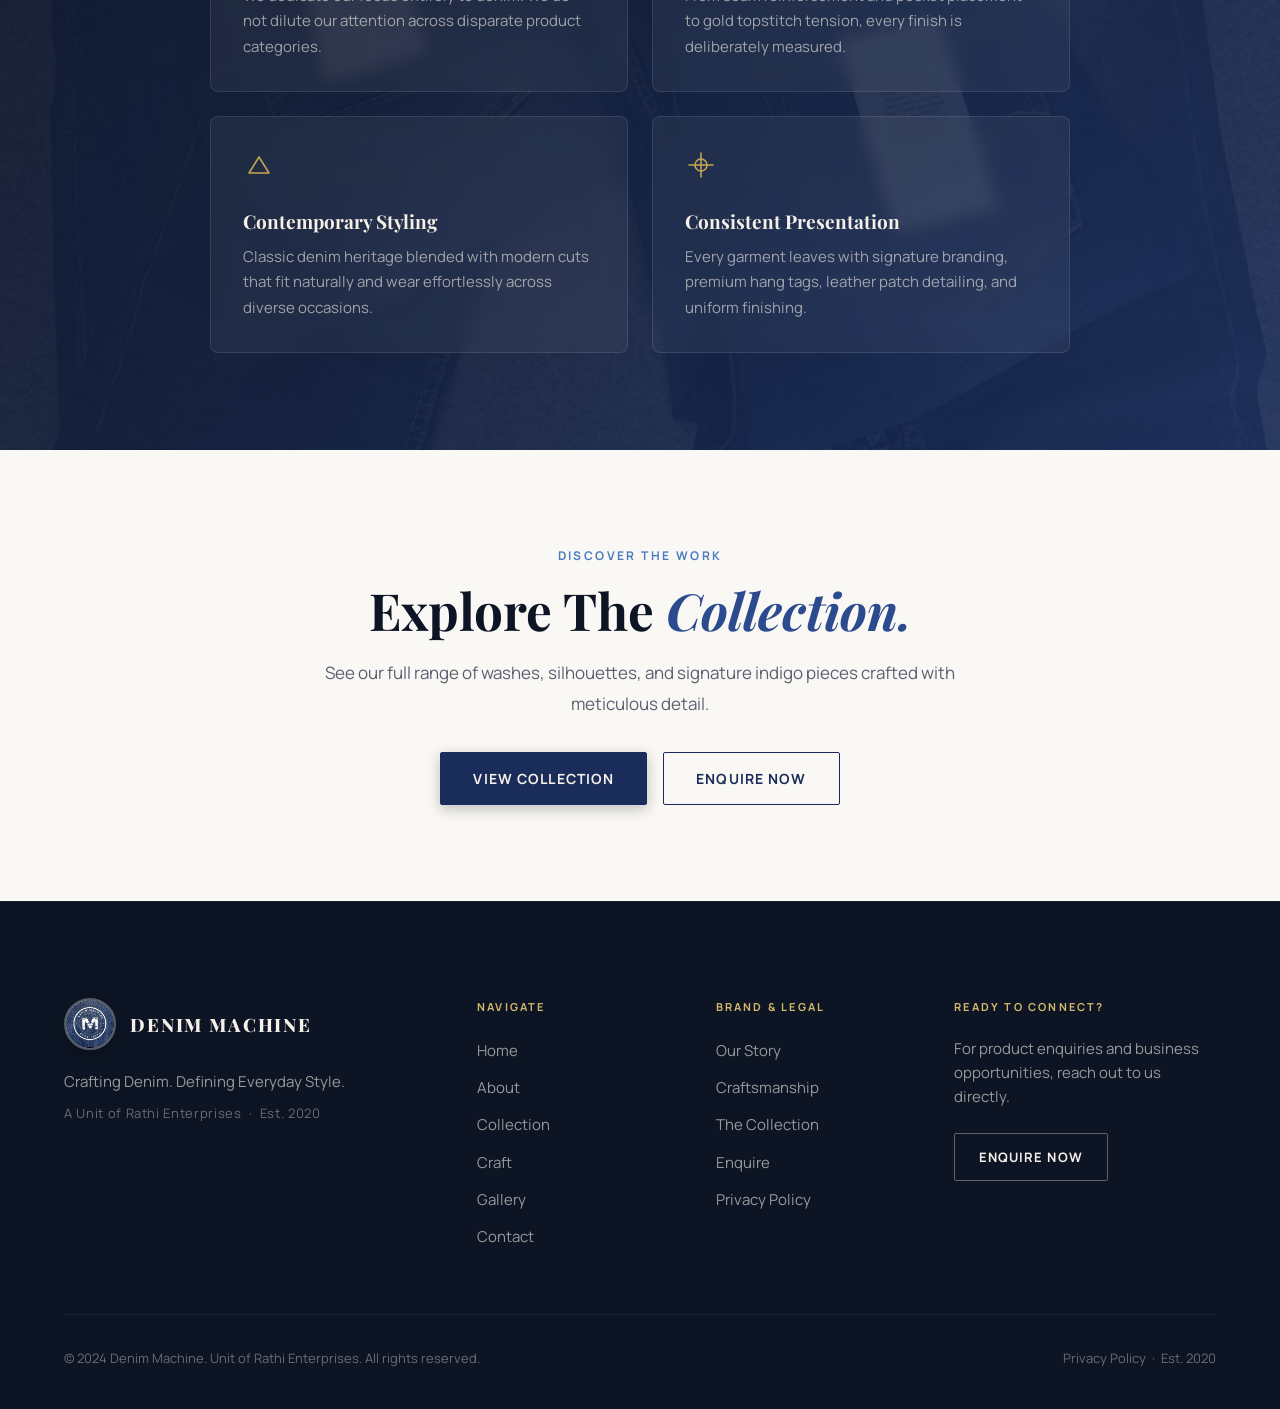
==== commit 6701e9c6: "Refine hero banners and enable failsafe mobile hamburger menu across all pages" ====
--- a/about.html
+++ b/about.html
@@ -65,7 +65,7 @@
 
       <a href="contact.html" class="btn btn-outline nav-cta" id="nav-cta-btn">Enquire Now</a>
 
-      <button class="hamburger" id="hamburger" aria-label="Open navigation menu" aria-expanded="false" aria-controls="mobile-menu">
+      <button class="hamburger" id="hamburger" aria-label="Open navigation menu" aria-expanded="false" aria-controls="mobile-menu" onclick="toggleMobileNav(event)">
         <span class="ham-line"></span>
         <span class="ham-line"></span>
         <span class="ham-line"></span>
@@ -75,7 +75,7 @@
 
   <!-- Mobile Menu & Overlay (Root Level) -->
   <div class="mobile-menu" id="mobile-menu" role="dialog" aria-modal="true" aria-label="Mobile navigation">
-    <button class="mobile-close" id="mobile-close" aria-label="Close navigation menu">&#10005;</button>
+    <button class="mobile-close" id="mobile-close" aria-label="Close navigation menu" onclick="closeMobileNav(event)">&#10005;</button>
     <ul class="mobile-links" role="list">
       <li><a href="index.html" class="mobile-link">Home</a></li>
       <li><a href="about.html" class="mobile-link">About</a></li>
@@ -86,7 +86,7 @@
     </ul>
     <a href="contact.html" class="btn btn-primary mobile-cta">Enquire Now</a>
   </div>
-  <div class="mobile-overlay" id="mobile-overlay"></div>
+  <div class="mobile-overlay" id="mobile-overlay" onclick="closeMobileNav(event)"></div>
 
   <main>
 
--- a/style.css
+++ b/style.css
@@ -1689,19 +1689,19 @@
 }
 
 /* ========================================================= */
-/* SUBPAGE HERO & BREADCRUMBS                                */
+/* SUBPAGE HERO & BREADCRUMBS (AUTHENTIC EDITORIAL BANNER)   */
 /* ========================================================= */
 .page-hero {
   position: relative;
-  min-height: 380px;
+  min-height: 360px;
   display: flex;
   align-items: center;
   justify-content: center;
-  padding: calc(var(--header-h) + 3rem) var(--container-px) 4.5rem;
+  padding: calc(var(--header-h) + 2.5rem) var(--container-px) 4rem;
   overflow: hidden;
-  background: #090e1a;
+  background: #0b111e;
   text-align: center;
-  border-bottom: 1px solid rgba(44, 74, 142, 0.2);
+  border-bottom: 1px solid rgba(255, 255, 255, 0.08);
 }
 
 .page-hero-media {
@@ -1715,29 +1715,33 @@
   width: 100%;
   height: 100%;
   object-fit: cover;
-  object-position: center center;
-  opacity: 0.65;
-  filter: contrast(1.15) brightness(0.85);
-  transform: scale(1.02);
-  transition: transform 10s ease-out;
+  object-position: center 35%;
+  opacity: 0.80;
+  filter: contrast(1.08) brightness(0.9);
+  transform: scale(1.01);
+  transition: transform 6s ease-out;
 }
 
 .page-hero:hover .page-hero-img {
-  transform: scale(1.06);
+  transform: scale(1.04);
 }
 
 .page-hero-overlay {
   position: absolute;
   inset: 0;
-  background: radial-gradient(circle at center, rgba(13, 21, 37, 0.45) 0%, rgba(9, 14, 26, 0.85) 100%),
-              linear-gradient(to bottom, rgba(13,21,37,0.6) 0%, rgba(9,14,26,0.92) 100%);
+  background: linear-gradient(
+    180deg,
+    rgba(11, 17, 30, 0.55) 0%,
+    rgba(11, 17, 30, 0.75) 55%,
+    rgba(11, 17, 30, 0.94) 100%
+  );
   pointer-events: none !important;
 }
 
 .page-hero-content {
   position: relative;
   z-index: 2;
-  max-width: 840px;
+  max-width: 800px;
   display: flex;
   flex-direction: column;
   align-items: center;
@@ -1746,50 +1750,49 @@
 .breadcrumbs {
   display: inline-flex;
   align-items: center;
-  gap: 0.5rem;
-  font-size: 0.8125rem;
+  gap: 0.6rem;
+  font-size: 0.75rem;
   font-weight: 700;
-  letter-spacing: 0.15em;
+  letter-spacing: 0.18em;
   text-transform: uppercase;
-  color: var(--denim-light);
-  margin-bottom: 1rem;
-  background: rgba(44, 74, 142, 0.25);
-  padding: 0.35rem 1rem;
-  border-radius: 999px;
-  border: 1px solid rgba(74, 124, 193, 0.3);
-  backdrop-filter: blur(8px);
+  color: var(--cream-60);
+  margin-bottom: 1.25rem;
+  padding: 0;
+  background: none;
+  border: none;
 }
 
 .breadcrumb-sep {
-  opacity: 0.6;
+  opacity: 0.4;
+  font-size: 0.65rem;
 }
 
 .breadcrumb-curr {
   color: #ffffff;
+  font-weight: 800;
 }
 
 .page-hero-title {
   font-family: var(--font-heading);
-  font-size: clamp(2.5rem, 5.5vw, 4.25rem);
+  font-size: clamp(2.4rem, 5vw, 3.75rem);
   font-weight: 900;
   line-height: 1.15;
   color: #ffffff;
-  margin-bottom: 1rem;
-  text-shadow: 0 4px 20px rgba(0,0,0,0.6);
+  margin-bottom: 0.85rem;
+  letter-spacing: -0.01em;
 }
 
 .page-hero-title em {
   font-style: italic;
+  font-family: var(--font-heading);
   color: var(--denim-wash);
 }
 
 .page-hero-sub {
-  font-size: clamp(1rem, 1.5vw, 1.15rem);
-  color: var(--cream-80);
-  max-width: 620px;
+  font-size: clamp(0.95rem, 1.4vw, 1.0625rem);
+  color: rgba(245, 240, 232, 0.85);
+  max-width: 580px;
   line-height: 1.7;
-  text-shadow: 0 2px 10px rgba(0,0,0,0.5);
-}line-height: 1.7;
 }
 
 /* ========================================================= */
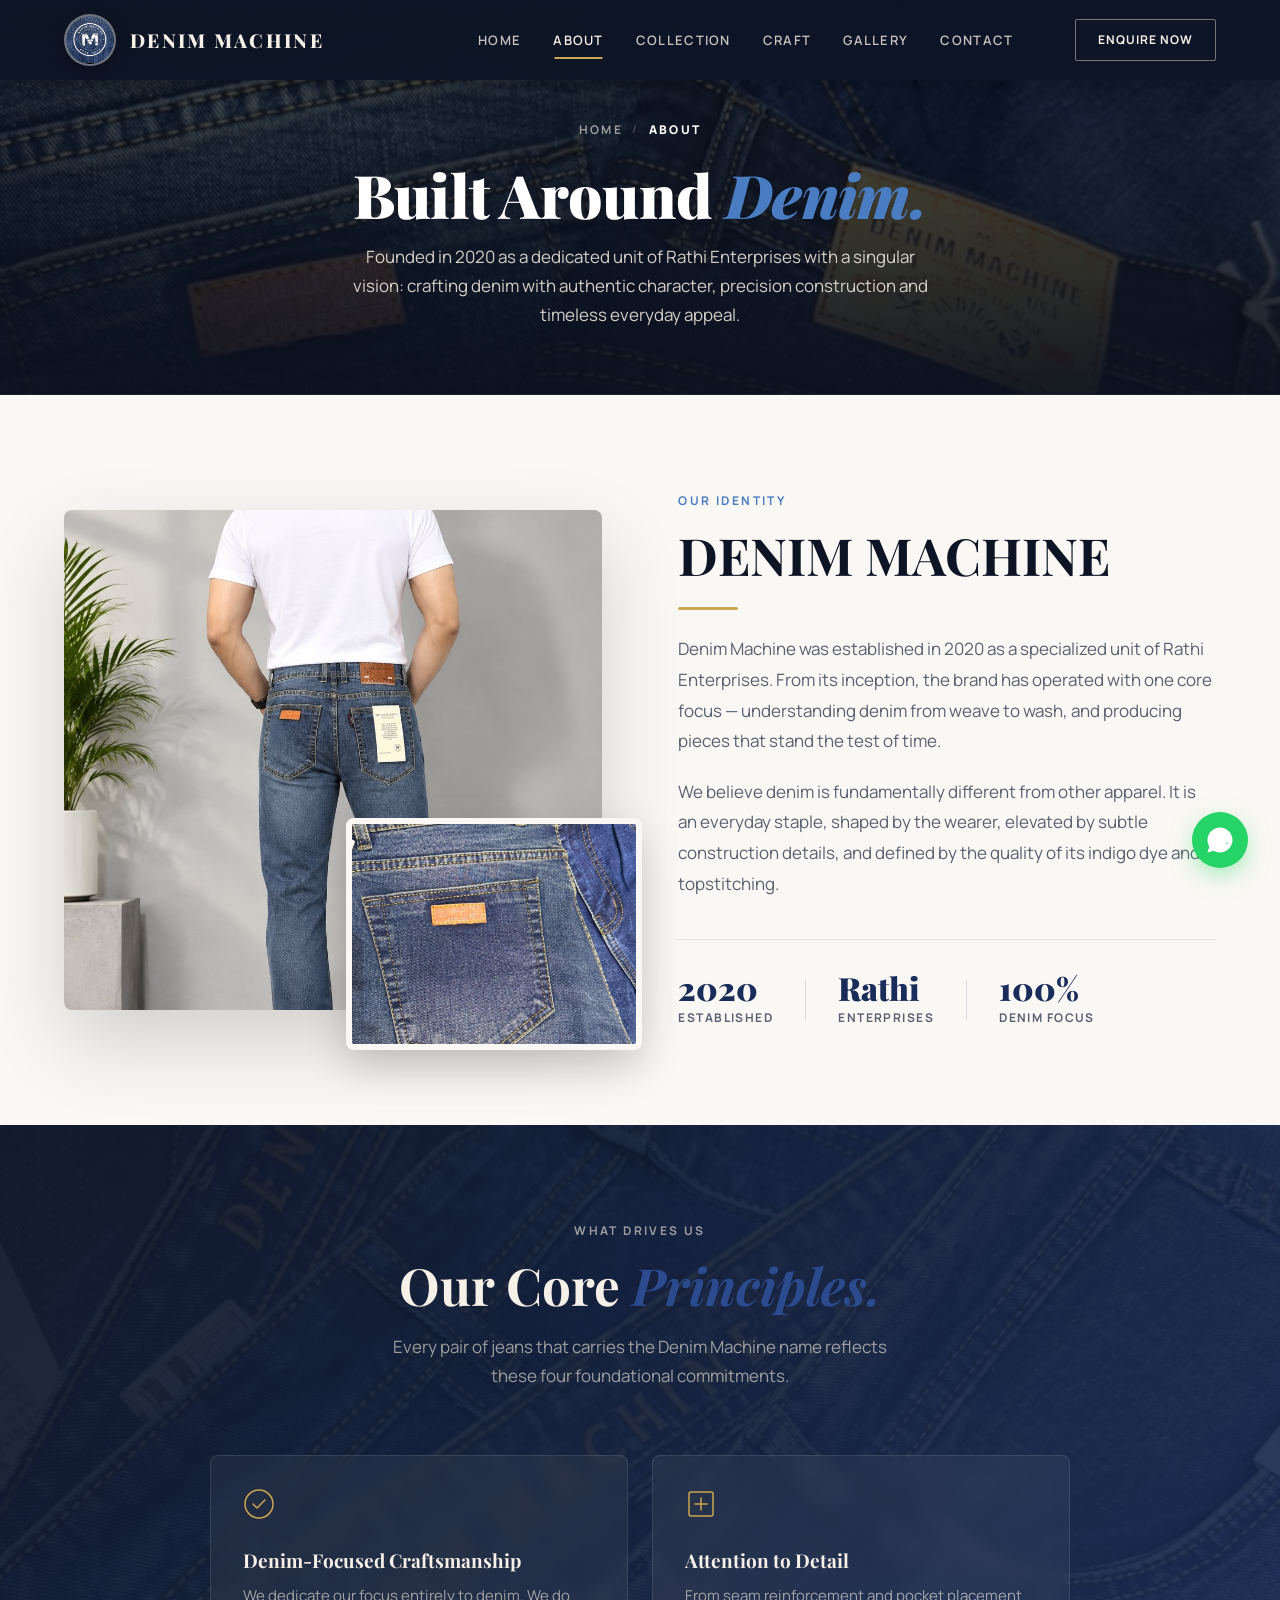
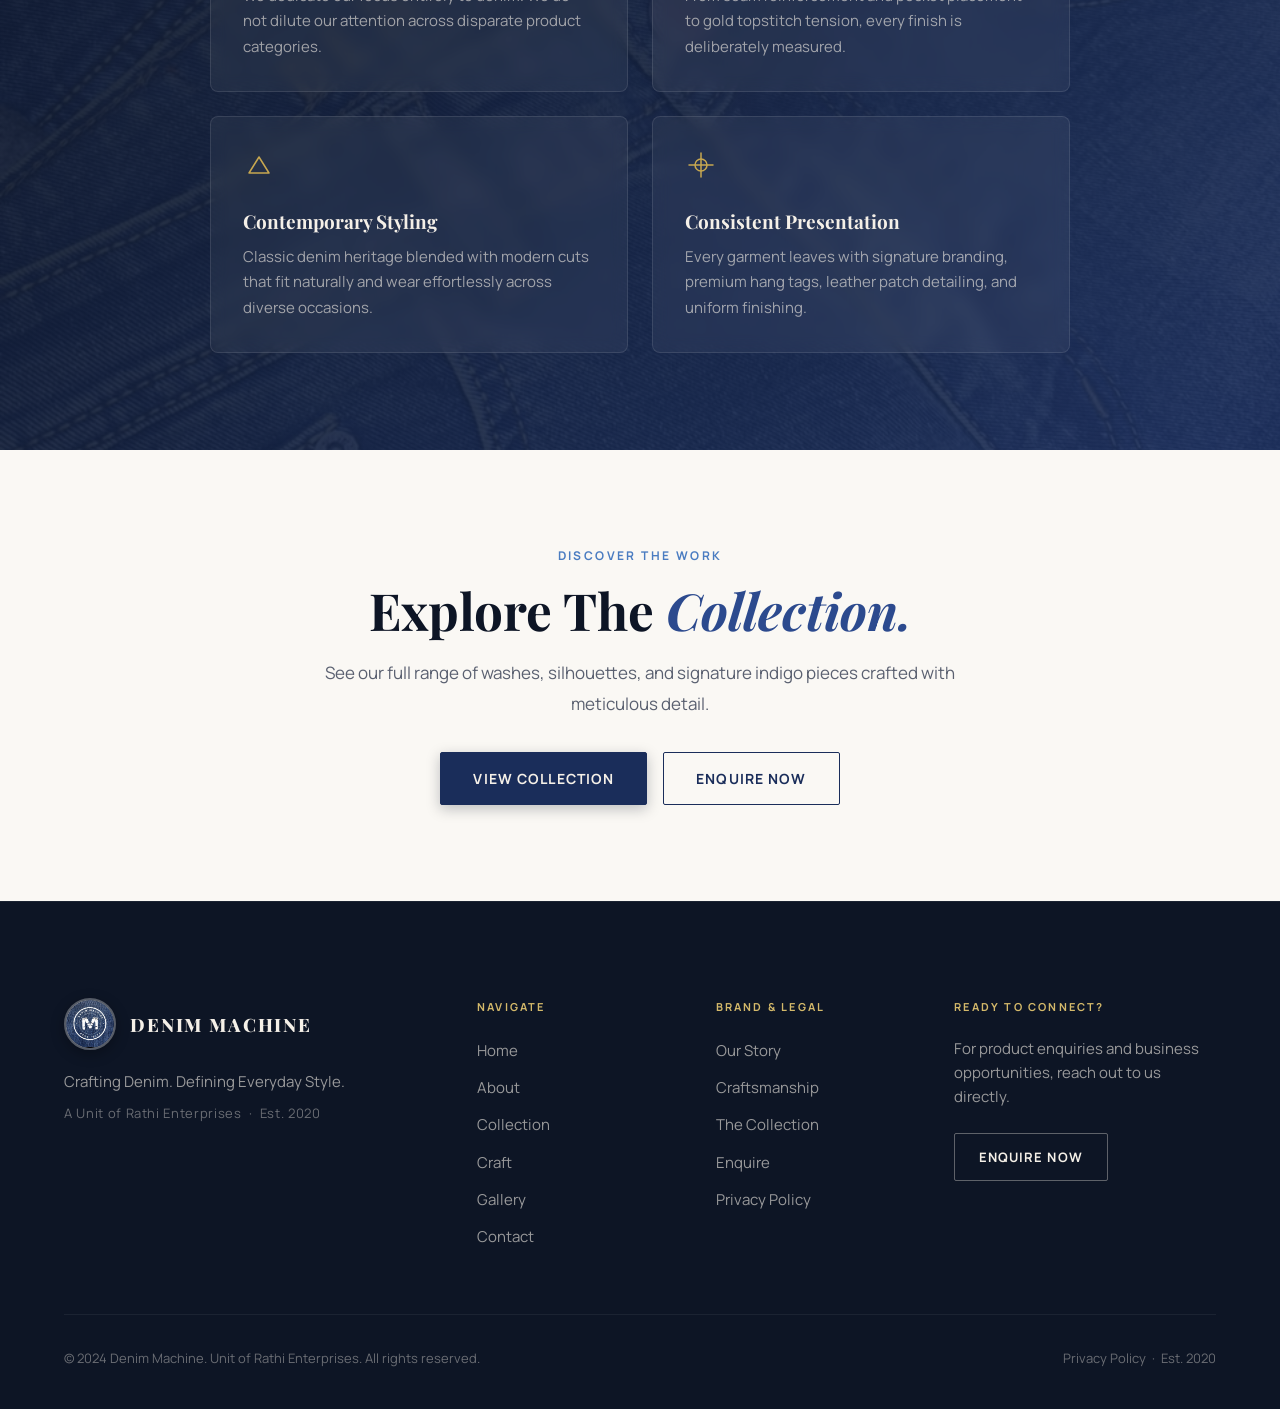
==== commit 79e54a4a: "feat: Add and integrate 7 new photoshoot & craftsmanship images, update gallery with all 18 images" ====
--- a/about.html
+++ b/about.html
@@ -13,7 +13,7 @@
   <meta property="og:description" content="Established 2020. A unit of Rathi Enterprises dedicated exclusively to denim." />
   <meta property="og:type" content="website" />
   <meta property="og:url" content="https://denimmachine.in/about.html" />
-  <meta property="og:image" content="images/img10.jpg" />
+  <meta property="og:image" content="images/collection-flatlay-tags.jpg" />
 
   <!-- Fonts -->
   <link rel="preconnect" href="https://fonts.googleapis.com" />
@@ -93,7 +93,7 @@
     <!-- ===================== PAGE HERO ===================== -->
     <section class="page-hero" aria-label="About page header">
       <div class="page-hero-media">
-        <img src="images/img3.jpg" alt="Denim Machine authentic signature leather patch and indigo denim" class="page-hero-img" loading="eager" />
+        <img src="images/collection-flatlay-tags.jpg" alt="Denim Machine authentic signature leather patch and indigo denim" class="page-hero-img" loading="eager" />
         <div class="page-hero-overlay"></div>
       </div>
       <div class="page-hero-content reveal-up">
@@ -114,10 +114,10 @@
           <div class="about-imagery reveal-left">
             <div class="about-img-stack">
               <div class="about-img-main">
-                <img src="images/img10.jpg" alt="Denim Machine folded dark indigo jeans with signature branded patch" loading="lazy" />
+                <img src="images/model-back-indigo.jpg" alt="Denim Machine signature classic indigo jeans fit on model" loading="lazy" />
               </div>
               <div class="about-img-secondary">
-                <img src="images/img8.jpg" alt="Denim Machine dark blue denim close-up with pocket detail" loading="lazy" />
+                <img src="images/craft-pocket-patch.jpg" alt="Denim Machine signature leather patch and back pocket detail" loading="lazy" />
               </div>
             </div>
           </div>
@@ -152,7 +152,7 @@
     <!-- ===================== VALUES & PRINCIPLES ===================== -->
     <section class="why section-pad" aria-label="Brand principles">
       <div class="why-bg">
-        <img src="images/img2.jpg" alt="" role="presentation" loading="lazy" />
+        <img src="images/craft-waistband-gold.jpg" alt="" role="presentation" loading="lazy" />
         <div class="why-bg-overlay"></div>
       </div>
       <div class="container">
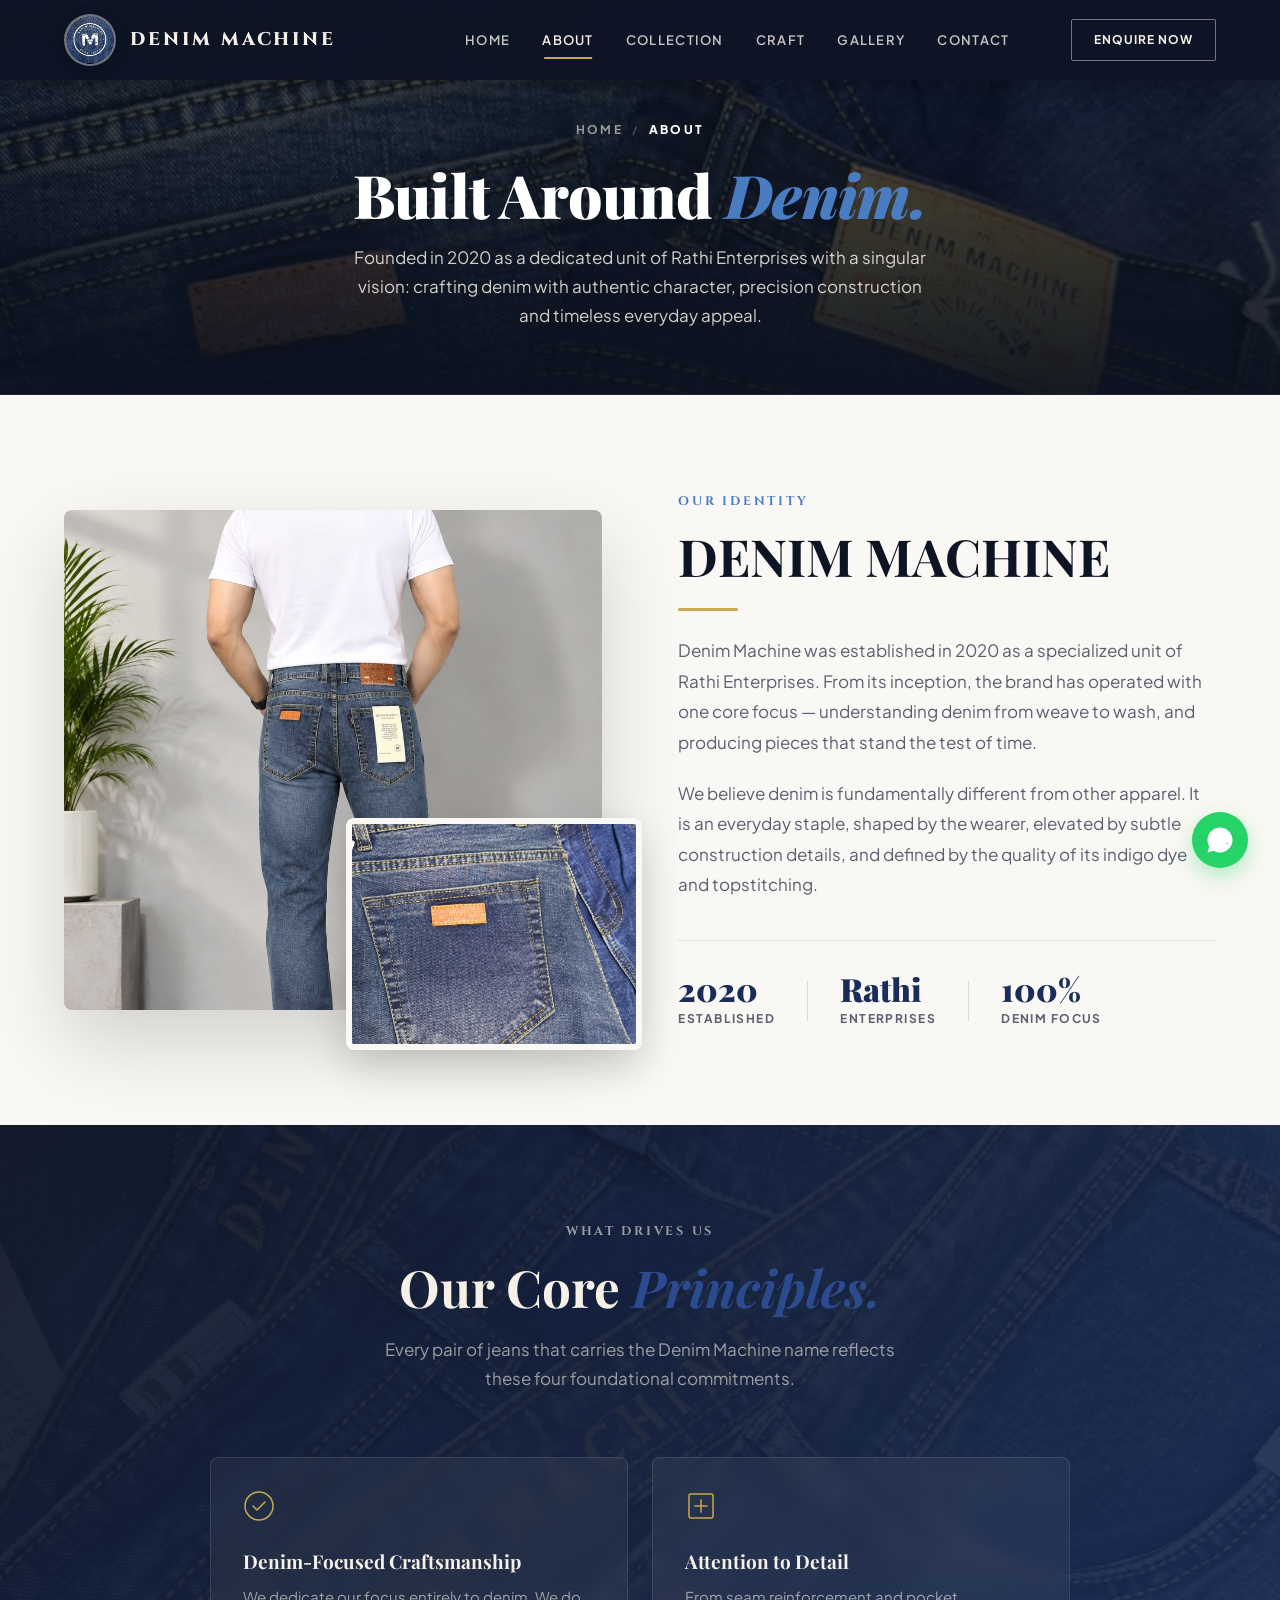
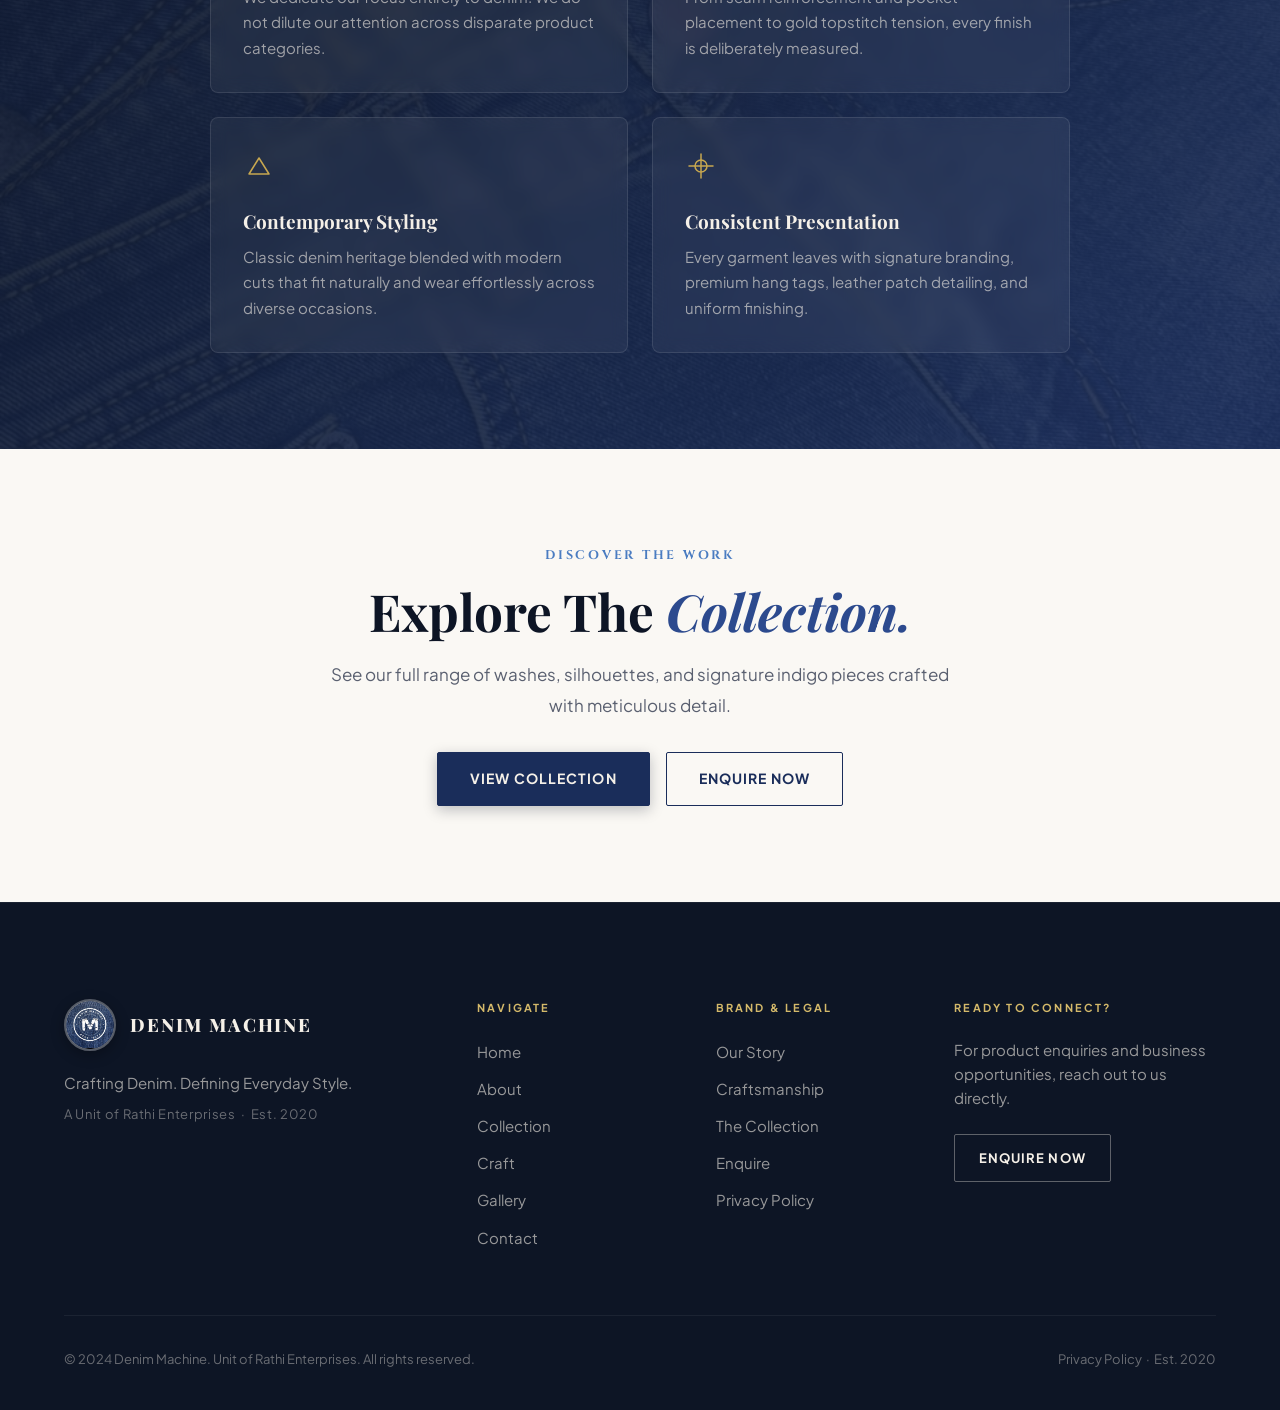
==== commit e7bb2e0e: "feat(ui): implement luxury hero photo slider, interactive lookbook carousel, infinite marquee ticker" ====
--- a/about.html
+++ b/about.html
@@ -18,7 +18,7 @@
   <!-- Fonts -->
   <link rel="preconnect" href="https://fonts.googleapis.com" />
   <link rel="preconnect" href="https://fonts.gstatic.com" crossorigin />
-  <link href="https://fonts.googleapis.com/css2?family=Playfair+Display:ital,wght@0,400;0,500;0,600;0,700;0,800;0,900;1,400;1,700&family=Manrope:wght@300;400;500;600;700;800&display=swap" rel="stylesheet" />
+  <link href="https://fonts.googleapis.com/css2?family=Cinzel:wght@600;700;800;900&family=Playfair+Display:ital,wght@0,500;0,600;0,700;0,800;0,900;1,400;1,600;1,700&family=Plus+Jakarta+Sans:wght@300;400;500;600;700;800&display=swap" rel="stylesheet" />
 
   <!-- Schema Markup -->
   <script type="application/ld+json">
@@ -280,7 +280,7 @@
 
   <!-- Floating Action Buttons -->
   <div class="floating-actions" id="floating-actions">
-    <a href="https://wa.me/919871270585?text=Hello%20Denim%20Machine%2C%20I%20would%20like%20to%20inquire%20about%20your%20premium%20denim%20collection." target="_blank" rel="noopener noreferrer" class="wa-float-btn" aria-label="WhatsApp Us">
+    <a href="https://wa.me/919958863202?text=Hello%20Denim%20Machine%2C%20I%20would%20like%20to%20inquire%20about%20your%20premium%20denim%20collection." target="_blank" rel="noopener noreferrer" class="wa-float-btn" aria-label="WhatsApp Us">
       <svg viewBox="0 0 24 24" aria-hidden="true"><path d="M12.031 6.172c-3.181 0-5.767 2.586-5.768 5.766-.001 1.298.38 2.27 1.019 3.287l-.582 2.128 2.182-.573c.978.58 1.911.928 3.145.929 3.178 0 5.767-2.587 5.768-5.766 0-3.18-2.586-5.771-5.764-5.771zm3.392 8.244c-.144.405-.837.774-1.17.824-.312.045-.694.072-2.146-.53-1.637-.681-2.695-2.339-2.777-2.449-.082-.11-1.002-1.332-1.002-2.54 0-1.208.634-1.802.859-2.045.225-.243.491-.304.654-.304.164 0 .328.002.471.01.153.009.358-.058.558.423.206.494.703 1.716.764 1.84.062.123.103.267.02.43-.082.164-.123.267-.245.41-.123.143-.258.32-.369.43-.123.123-.251.256-.108.502.143.246.636 1.05 1.365 1.7 0.938.835 1.728 1.093 1.974 1.216.246.123.39.102.533-.062.144-.164.614-.716.777-.962.164-.246.328-.205.553-.123s1.433.676 1.679.799c.246.123.41.184.471.287.061.102.061.594-.083.999zM12 2C6.477 2 2 6.477 2 12c0 1.891.524 3.662 1.435 5.178L2 22l4.958-1.399C8.42 21.49 10.151 22 12 22c5.523 0 10-4.477 10-10S17.523 2 12 2z"/></svg>
     </a>
   </div>
--- a/style.css
+++ b/style.css
@@ -33,8 +33,9 @@
   --white-20:     rgba(255,255,255,0.2);
 
   /* Typography */
+  --font-display: 'Cinzel', serif;
   --font-heading: 'Playfair Display', Georgia, serif;
-  --font-body:    'Manrope', system-ui, sans-serif;
+  --font-body:    'Plus Jakarta Sans', system-ui, -apple-system, sans-serif;
 
   /* Spacing */
   --space-xs:   0.5rem;
@@ -199,10 +200,10 @@
 /* SECTION TYPOGRAPHY                                        */
 /* ========================================================= */
 .section-eyebrow {
-  font-family: var(--font-body);
-  font-size: 0.75rem;
-  font-weight: 700;
-  letter-spacing: 0.2em;
+  font-family: var(--font-display, serif);
+  font-size: 0.78rem;
+  font-weight: 700;
+  letter-spacing: 0.22em;
   text-transform: uppercase;
   color: var(--denim-wash);
   margin-bottom: 1rem;
@@ -247,7 +248,7 @@
   top: 0;
   left: 0;
   right: 0;
-  z-index: 9000;
+  z-index: 9600;
   height: var(--header-h);
   isolation: isolate;
   transition: background var(--dur-med) var(--ease-out),
@@ -304,10 +305,10 @@
 }
 
 .logo-text {
-  font-family: var(--font-heading);
-  font-size: 1.2rem;
+  font-family: var(--font-display, serif);
+  font-size: 1.15rem;
   font-weight: 800;
-  letter-spacing: 0.12em;
+  letter-spacing: 0.16em;
   color: var(--cream);
   white-space: nowrap;
 }
@@ -397,10 +398,10 @@
   border: none;
   border-radius: var(--radius-sm);
   transition: background var(--dur-fast);
-  cursor: pointer;
+  cursor: pointer !important;
   pointer-events: auto !important;
   position: relative;
-  z-index: 9600;
+  z-index: 9650;
   touch-action: manipulation;
   -webkit-tap-highlight-color: transparent;
 }
@@ -414,6 +415,7 @@
   border-radius: 2px;
   transition: transform 0.3s cubic-bezier(0.16, 1, 0.3, 1),
               opacity 0.2s ease;
+  pointer-events: none !important;
 }
 
 /* Hamburger open state */
@@ -438,7 +440,7 @@
   bottom: 0;
   width: min(340px, 85vw);
   background: #0d1525;
-  z-index: 9500;
+  z-index: 9800;
   display: flex;
   flex-direction: column;
   padding: 1.75rem 1.75rem 2.5rem;
@@ -520,7 +522,7 @@
   background: rgba(10, 16, 29, 0.75);
   backdrop-filter: blur(4px);
   -webkit-backdrop-filter: blur(4px);
-  z-index: 9400;
+  z-index: 9700;
   opacity: 0;
   pointer-events: none !important;
   visibility: hidden;
@@ -536,7 +538,8 @@
 /* ========================================================= */
 /* HERO — FIXED, CLEAN, PROFESSIONAL                         */
 /* ========================================================= */
-.hero {
+/* ---- Hero Slider Container ---- */
+.hero, .hero-slider {
   position: relative;
   min-height: 100svh;
   display: flex;
@@ -544,29 +547,179 @@
   justify-content: center;
   align-items: center;
   overflow: hidden;
-  padding: calc(var(--header-h) + 1.5rem) var(--container-px) 4.5rem;
+  padding: calc(var(--header-h) + 1.5rem) var(--container-px) 5.5rem;
   box-sizing: border-box;
 }
 
-.hero-media {
+.hero-slides {
   position: absolute;
   inset: 0;
   z-index: 0;
   pointer-events: none !important;
 }
 
-.hero-img {
+.hero-slide {
+  position: absolute;
+  inset: 0;
+  opacity: 0;
+  visibility: hidden;
+  transition: opacity 1s cubic-bezier(0.16, 1, 0.3, 1), visibility 1s ease;
+  overflow: hidden;
+}
+
+.hero-slide.active {
+  opacity: 1;
+  visibility: visible;
+}
+
+.hero-slide-img {
   width: 100%;
   height: 100%;
   object-fit: cover;
   object-position: center 30%;
+  transform: scale(1.0);
+  transition: transform 6s ease-out;
+}
+
+.hero-slide.active .hero-slide-img {
   transform: scale(1.07);
-  animation: heroZoom 14s var(--ease-out) forwards;
-}
-
-@keyframes heroZoom {
-  from { transform: scale(1.07); }
-  to   { transform: scale(1.0); }
+}
+
+.hero-slide-tag {
+  position: absolute;
+  top: calc(var(--header-h) + 1rem);
+  right: var(--container-px);
+  z-index: 3;
+  padding: 0.4rem 1.1rem;
+  border-radius: 999px;
+  background: rgba(13, 21, 37, 0.7);
+  border: 1px solid rgba(74, 124, 193, 0.4);
+  backdrop-filter: blur(10px);
+  -webkit-backdrop-filter: blur(10px);
+  color: var(--cream);
+  font-size: 0.75rem;
+  font-weight: 700;
+  letter-spacing: 0.12em;
+  text-transform: uppercase;
+  pointer-events: auto;
+  opacity: 0;
+  transform: translateY(-8px);
+  transition: opacity 0.6s 0.3s ease, transform 0.6s 0.3s ease;
+}
+
+.hero-slide.active .hero-slide-tag {
+  opacity: 1;
+  transform: translateY(0);
+}
+
+/* Slider Controls & Progress */
+.hero-slider-controls {
+  position: absolute;
+  bottom: 2rem;
+  left: 50%;
+  transform: translateX(-50%);
+  display: flex;
+  align-items: center;
+  gap: 1.25rem;
+  z-index: 10;
+  background: rgba(13, 21, 37, 0.75);
+  padding: 0.5rem 1.25rem;
+  border-radius: 999px;
+  border: 1px solid rgba(255, 255, 255, 0.15);
+  backdrop-filter: blur(12px);
+  -webkit-backdrop-filter: blur(12px);
+  box-shadow: 0 10px 30px rgba(0, 0, 0, 0.4);
+}
+
+.hero-nav-btn {
+  display: flex;
+  align-items: center;
+  justify-content: center;
+  width: 34px;
+  height: 34px;
+  border-radius: 50%;
+  background: rgba(255, 255, 255, 0.1);
+  border: 1px solid rgba(255, 255, 255, 0.2);
+  color: #ffffff;
+  cursor: pointer;
+  transition: all var(--dur-fast);
+}
+
+.hero-nav-btn:hover {
+  background: var(--denim);
+  border-color: var(--denim-wash);
+  transform: scale(1.1);
+}
+
+.hero-dots {
+  display: flex;
+  align-items: center;
+  gap: 0.5rem;
+}
+
+.hero-dot {
+  width: 24px;
+  height: 6px;
+  background: rgba(255, 255, 255, 0.25);
+  border: none;
+  border-radius: 999px;
+  cursor: pointer;
+  overflow: hidden;
+  position: relative;
+  transition: width 0.3s ease, background 0.3s ease;
+  padding: 0;
+}
+
+.hero-dot.active {
+  width: 42px;
+  background: rgba(255, 255, 255, 0.4);
+}
+
+.hero-dot-bar {
+  display: block;
+  height: 100%;
+  width: 0%;
+  background: var(--denim-wash);
+  border-radius: 999px;
+}
+
+.hero-dot.active .hero-dot-bar {
+  animation: heroDotProgress 5s linear forwards;
+}
+
+@keyframes heroDotProgress {
+  from { width: 0%; }
+  to   { width: 100%; }
+}
+
+.hero-slide-num {
+  font-family: var(--font-display, serif);
+  font-size: 0.8125rem;
+  font-weight: 700;
+  letter-spacing: 0.15em;
+  color: var(--cream);
+  min-width: 58px;
+  text-align: right;
+}
+
+/* Linear progress bar at top of hero */
+.hero-progress {
+  position: absolute;
+  bottom: 0;
+  left: 0;
+  right: 0;
+  height: 3px;
+  background: rgba(255, 255, 255, 0.08);
+  z-index: 10;
+  overflow: hidden;
+}
+
+.hero-progress-fill {
+  display: block;
+  height: 100%;
+  width: 0%;
+  background: linear-gradient(90deg, var(--denim), var(--denim-wash), var(--gold-light));
+  transition: width 0.2s linear;
 }
 
 /* Bold, layered dark gradient — heavy at bottom, dark at top for nav readability */
@@ -711,11 +864,12 @@
 }
 
 .hero-stat-val {
-  font-family: var(--font-heading);
-  font-size: 1.25rem;
+  font-family: var(--font-display, serif);
+  font-size: 1.35rem;
   font-weight: 800;
   color: var(--cream);
   line-height: 1;
+  letter-spacing: 0.05em;
 }
 
 .hero-stat-label {
@@ -1564,8 +1718,20 @@
   pointer-events: none !important;
   transition: opacity var(--dur-med) var(--ease-out);
 }
+.lightbox[hidden] {
+  display: none !important;
+  visibility: hidden !important;
+  pointer-events: none !important;
+  opacity: 0 !important;
+}
+.lightbox[hidden] * {
+  display: none !important;
+  pointer-events: none !important;
+}
 .lightbox:not([hidden]) {
+  display: flex !important;
   opacity: 1;
+  visibility: visible !important;
   pointer-events: auto !important;
 }
 
@@ -1589,7 +1755,7 @@
 .lightbox-close,
 .lightbox-prev,
 .lightbox-next {
-  position: fixed;
+  position: absolute;
   color: var(--cream);
   font-size: 1.5rem;
   width: 48px;
@@ -1602,6 +1768,7 @@
   border: 1px solid rgba(255,255,255,0.2);
   transition: background var(--dur-fast), transform var(--dur-fast);
   backdrop-filter: blur(8px);
+  z-index: 10001;
 }
 .lightbox-close { top: 1.5rem; right: 1.5rem; font-size: 1.125rem; }
 .lightbox-prev  { left: 1.5rem; top: 50%; transform: translateY(-50%); }
@@ -1612,7 +1779,7 @@
 .lightbox-next:hover   { background: rgba(255,255,255,0.2); transform: translateY(-50%) scale(1.1); }
 
 .lightbox-counter {
-  position: fixed;
+  position: absolute;
   bottom: 1.5rem;
   left: 50%;
   transform: translateX(-50%);
@@ -1620,6 +1787,7 @@
   color: var(--cream-60);
   letter-spacing: 0.12em;
   font-weight: 600;
+  z-index: 10001;
 }
 
 /* ========================================================= */
@@ -2637,5 +2805,286 @@
   }
 }
 
-
-
+/* ========================================================= */
+/* INFINITE BRAND MARQUEE (HIGH-FASHION RUNNING RIBBON)      */
+/* ========================================================= */
+.brand-marquee {
+  background: linear-gradient(90deg, #090f1d, #142242 50%, #090f1d);
+  border-top: 1px solid rgba(74, 124, 193, 0.25);
+  border-bottom: 1px solid rgba(74, 124, 193, 0.25);
+  padding: 0.9rem 0;
+  overflow: hidden;
+  position: relative;
+  z-index: 15;
+  box-shadow: 0 4px 20px rgba(0, 0, 0, 0.3);
+}
+
+.marquee-track {
+  display: flex;
+  width: max-content;
+  animation: marqueeScroll 32s linear infinite;
+  will-change: transform;
+}
+
+.brand-marquee:hover .marquee-track {
+  animation-play-state: paused;
+}
+
+.marquee-group {
+  display: flex;
+  align-items: center;
+  gap: 2.25rem;
+  padding-right: 2.25rem;
+  white-space: nowrap;
+  font-family: var(--font-display, serif);
+  font-size: 0.8125rem;
+  font-weight: 700;
+  letter-spacing: 0.2em;
+  text-transform: uppercase;
+  color: var(--cream);
+}
+
+.marquee-group span:not(.marquee-sep) {
+  background: linear-gradient(90deg, #ffffff, var(--cream), #c8d8f0);
+  -webkit-background-clip: text;
+  -webkit-text-fill-color: transparent;
+}
+
+.marquee-sep {
+  color: var(--gold);
+  font-size: 0.75rem;
+  animation: pulseDot 2s infinite ease-in-out;
+}
+
+@keyframes marqueeScroll {
+  from { transform: translateX(0); }
+  to   { transform: translateX(-50%); }
+}
+
+/* ========================================================= */
+/* LOOKBOOK INTERACTIVE CAROUSEL                             */
+/* ========================================================= */
+.lookbook-slider-section {
+  margin-bottom: 3.5rem;
+}
+
+.lookbook-slider-header {
+  display: flex;
+  align-items: center;
+  justify-content: space-between;
+  margin-bottom: 1.5rem;
+  flex-wrap: wrap;
+  gap: 1rem;
+}
+
+.lookbook-badge {
+  display: inline-flex;
+  align-items: center;
+  gap: 0.6rem;
+  padding: 0.4rem 1rem;
+  background: rgba(44, 74, 142, 0.12);
+  border: 1px solid rgba(74, 124, 193, 0.35);
+  border-radius: 999px;
+  font-size: 0.75rem;
+  font-weight: 700;
+  letter-spacing: 0.12em;
+  text-transform: uppercase;
+  color: var(--indigo);
+}
+
+.pulse-dot {
+  width: 8px;
+  height: 8px;
+  border-radius: 50%;
+  background: var(--denim-wash);
+  box-shadow: 0 0 0 0 rgba(74, 124, 193, 0.7);
+  animation: pulseRing 2s infinite;
+}
+
+@keyframes pulseRing {
+  0%   { box-shadow: 0 0 0 0 rgba(74, 124, 193, 0.7); }
+  70%  { box-shadow: 0 0 0 8px rgba(74, 124, 193, 0); }
+  100% { box-shadow: 0 0 0 0 rgba(74, 124, 193, 0); }
+}
+
+.lookbook-nav {
+  display: flex;
+  align-items: center;
+  gap: 0.75rem;
+}
+
+.lookbook-nav-btn {
+  display: flex;
+  align-items: center;
+  justify-content: center;
+  width: 44px;
+  height: 44px;
+  border-radius: 50%;
+  background: var(--white);
+  border: 1.5px solid rgba(26, 45, 90, 0.18);
+  color: var(--indigo);
+  cursor: pointer;
+  transition: all 0.3s var(--ease-out);
+  box-shadow: 0 4px 14px rgba(13, 21, 37, 0.08);
+}
+
+.lookbook-nav-btn:hover {
+  background: var(--denim);
+  border-color: var(--denim);
+  color: #ffffff;
+  transform: translateY(-2px);
+  box-shadow: 0 8px 20px rgba(44, 74, 142, 0.3);
+}
+
+.lookbook-carousel-wrap {
+  overflow: hidden;
+  position: relative;
+  margin: 0 calc(-1 * var(--container-px));
+  padding: 0.5rem var(--container-px) 1.5rem;
+}
+
+.lookbook-carousel {
+  display: flex;
+  gap: 1.75rem;
+  overflow-x: auto;
+  scroll-snap-type: x mandatory;
+  scroll-behavior: smooth;
+  padding-bottom: 1rem;
+  -webkit-overflow-scrolling: touch;
+  scrollbar-width: none;
+}
+
+.lookbook-carousel::-webkit-scrollbar {
+  display: none;
+}
+
+.lookbook-card {
+  flex: 0 0 320px;
+  scroll-snap-align: start;
+  background: var(--white);
+  border-radius: var(--radius-md);
+  border: 1.5px solid rgba(26, 45, 90, 0.1);
+  overflow: hidden;
+  transition: all 0.4s cubic-bezier(0.16, 1, 0.3, 1);
+  cursor: pointer;
+  position: relative;
+  box-shadow: 0 6px 20px rgba(0, 0, 0, 0.04);
+}
+
+.lookbook-card:hover {
+  transform: translateY(-8px) scale(1.02);
+  border-color: var(--denim-wash);
+  box-shadow: 0 20px 40px -10px rgba(13, 21, 37, 0.18), 0 0 20px rgba(74, 124, 193, 0.15);
+}
+
+.lookbook-img-box {
+  position: relative;
+  height: 380px;
+  overflow: hidden;
+  background: #0d1525;
+}
+
+.lookbook-img-box img {
+  width: 100%;
+  height: 100%;
+  object-fit: cover;
+  transition: transform 0.7s cubic-bezier(0.16, 1, 0.3, 1);
+}
+
+.lookbook-card:hover .lookbook-img-box img {
+  transform: scale(1.08);
+}
+
+.lookbook-card-pill {
+  position: absolute;
+  top: 1rem;
+  left: 1rem;
+  padding: 0.3rem 0.8rem;
+  background: rgba(13, 21, 37, 0.85);
+  border: 1px solid rgba(74, 124, 193, 0.4);
+  border-radius: 50px;
+  font-size: 0.7rem;
+  font-weight: 700;
+  letter-spacing: 0.1em;
+  text-transform: uppercase;
+  color: #ffffff;
+  backdrop-filter: blur(8px);
+}
+
+.lookbook-zoom-indicator {
+  position: absolute;
+  bottom: 1rem;
+  right: 1rem;
+  width: 40px;
+  height: 40px;
+  border-radius: 50%;
+  background: rgba(255, 255, 255, 0.9);
+  color: var(--navy);
+  display: flex;
+  align-items: center;
+  justify-content: center;
+  font-size: 1.1rem;
+  font-weight: 700;
+  opacity: 0;
+  transform: translateY(8px);
+  transition: all 0.3s ease;
+  box-shadow: 0 4px 15px rgba(0, 0, 0, 0.2);
+}
+
+.lookbook-card:hover .lookbook-zoom-indicator {
+  opacity: 1;
+  transform: translateY(0);
+}
+
+.lookbook-card-info {
+  padding: 1.25rem;
+}
+
+.lookbook-card-tag {
+  font-size: 0.72rem;
+  font-weight: 800;
+  letter-spacing: 0.15em;
+  text-transform: uppercase;
+  color: var(--denim-wash);
+  display: block;
+  margin-bottom: 0.3rem;
+}
+
+.lookbook-card-title {
+  font-family: var(--font-heading);
+  font-size: 1.15rem;
+  font-weight: 700;
+  color: var(--navy);
+  margin-bottom: 0.35rem;
+  line-height: 1.3;
+}
+
+.lookbook-card-desc {
+  font-size: 0.85rem;
+  color: var(--grey);
+  line-height: 1.6;
+}
+
+@media (max-width: 768px) {
+  .hero-slide-tag {
+    display: none;
+  }
+  .hero-slider-controls {
+    bottom: 1.25rem;
+    padding: 0.4rem 1rem;
+    gap: 0.75rem;
+  }
+  .hero-nav-btn {
+    width: 30px;
+    height: 30px;
+  }
+  .lookbook-card {
+    flex: 0 0 260px;
+  }
+  .lookbook-img-box {
+    height: 320px;
+  }
+}
+
+
+
